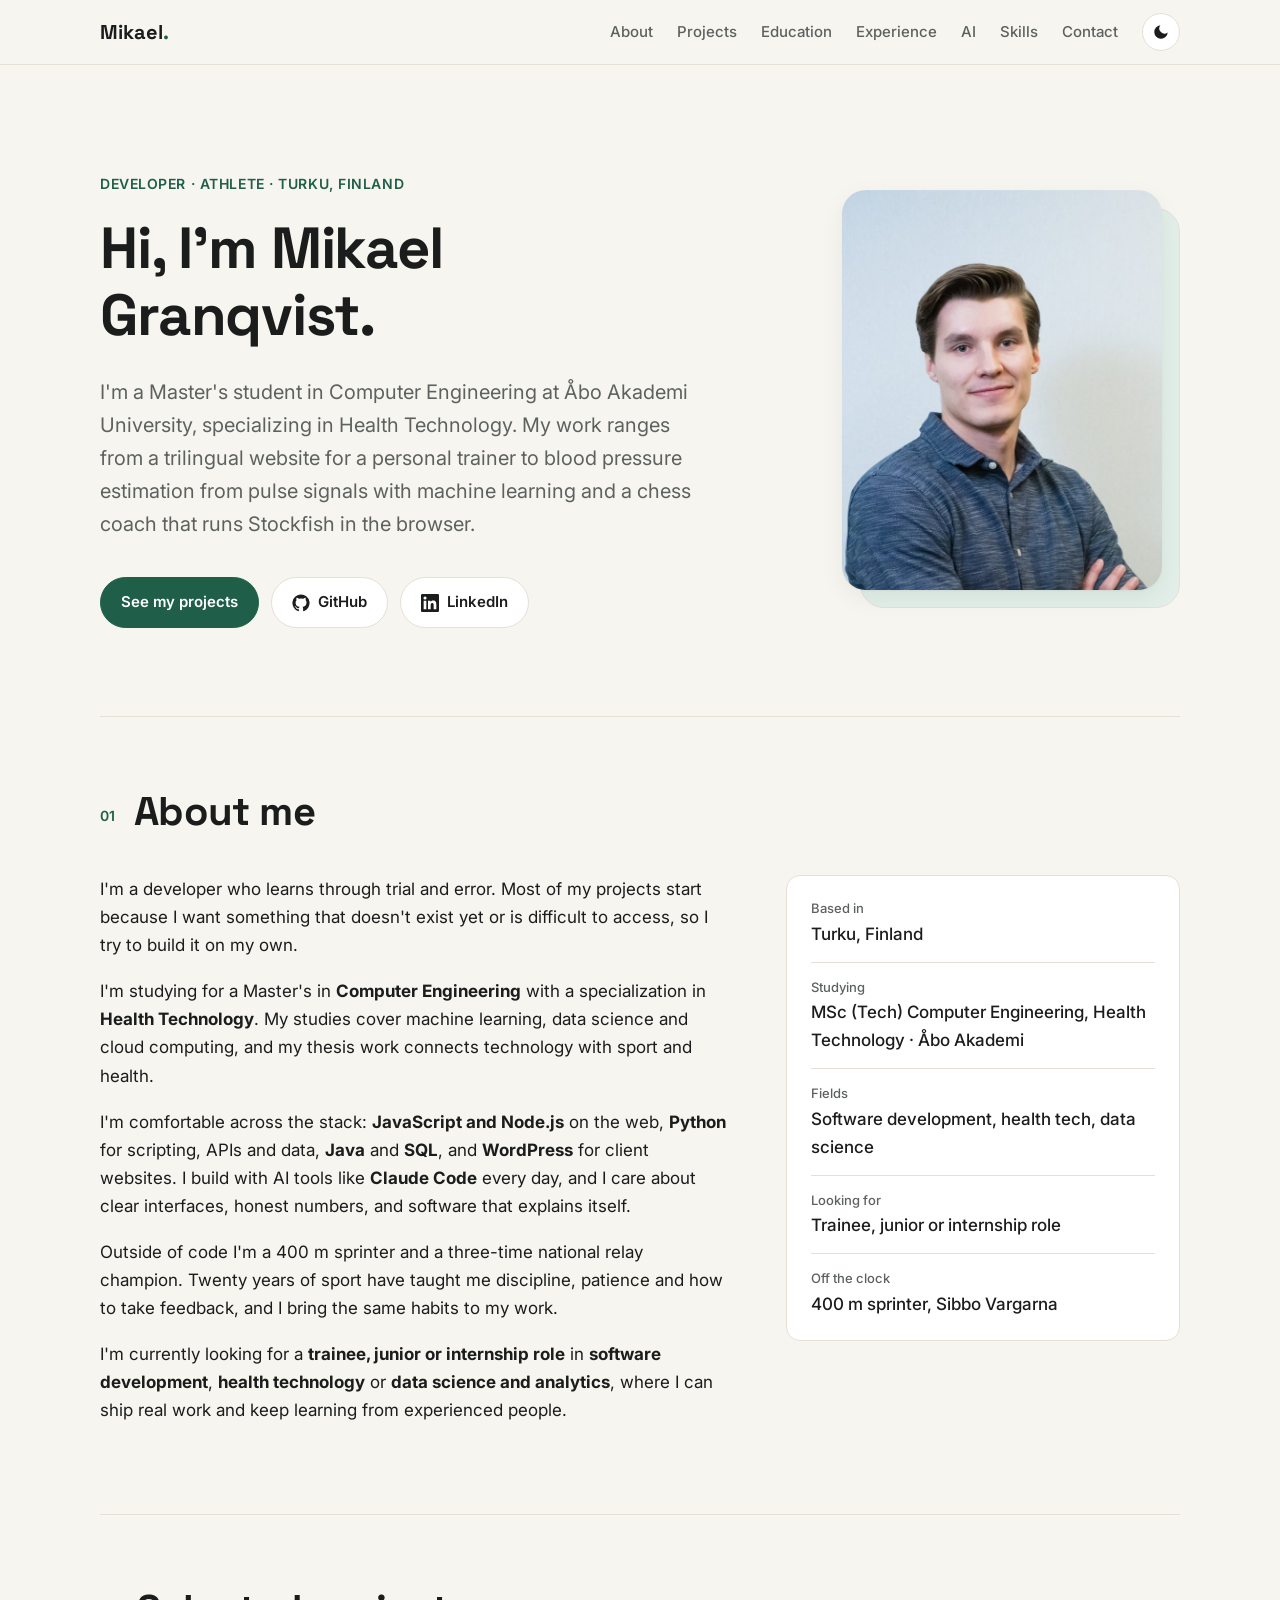
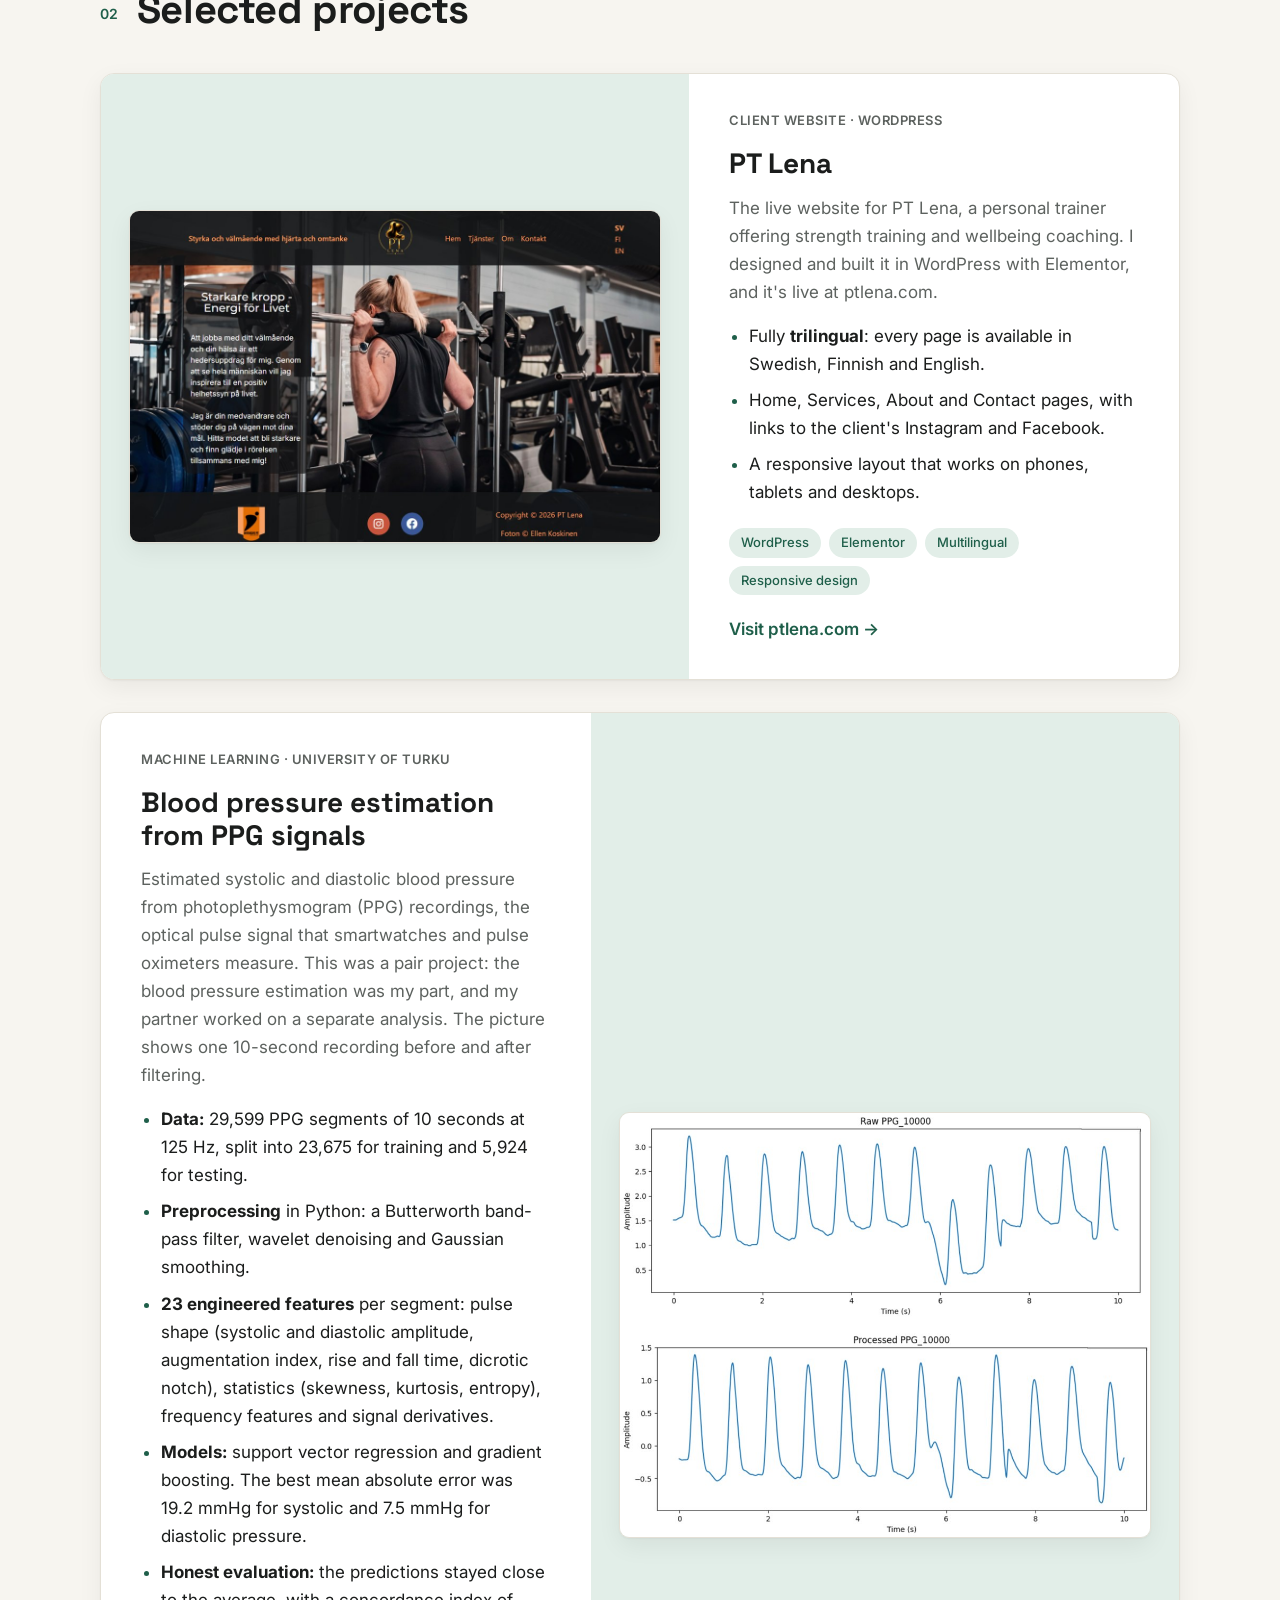
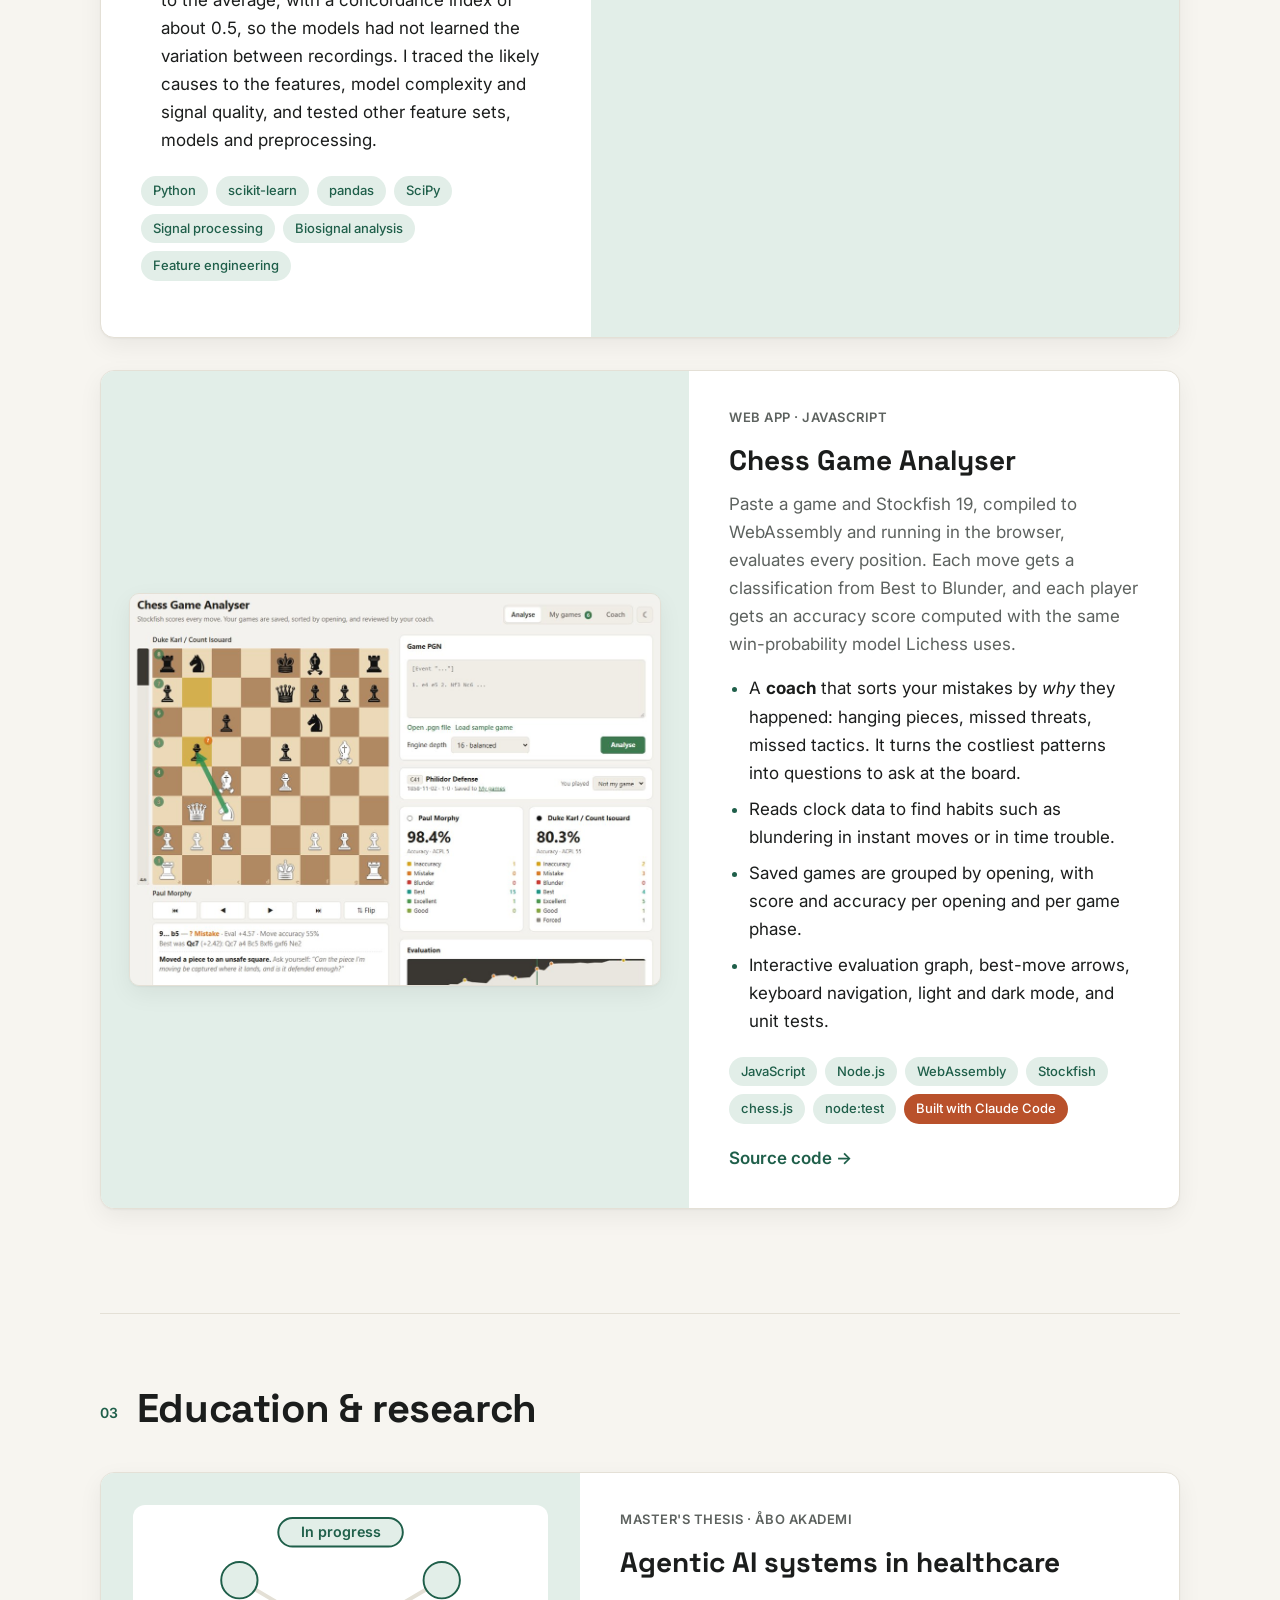
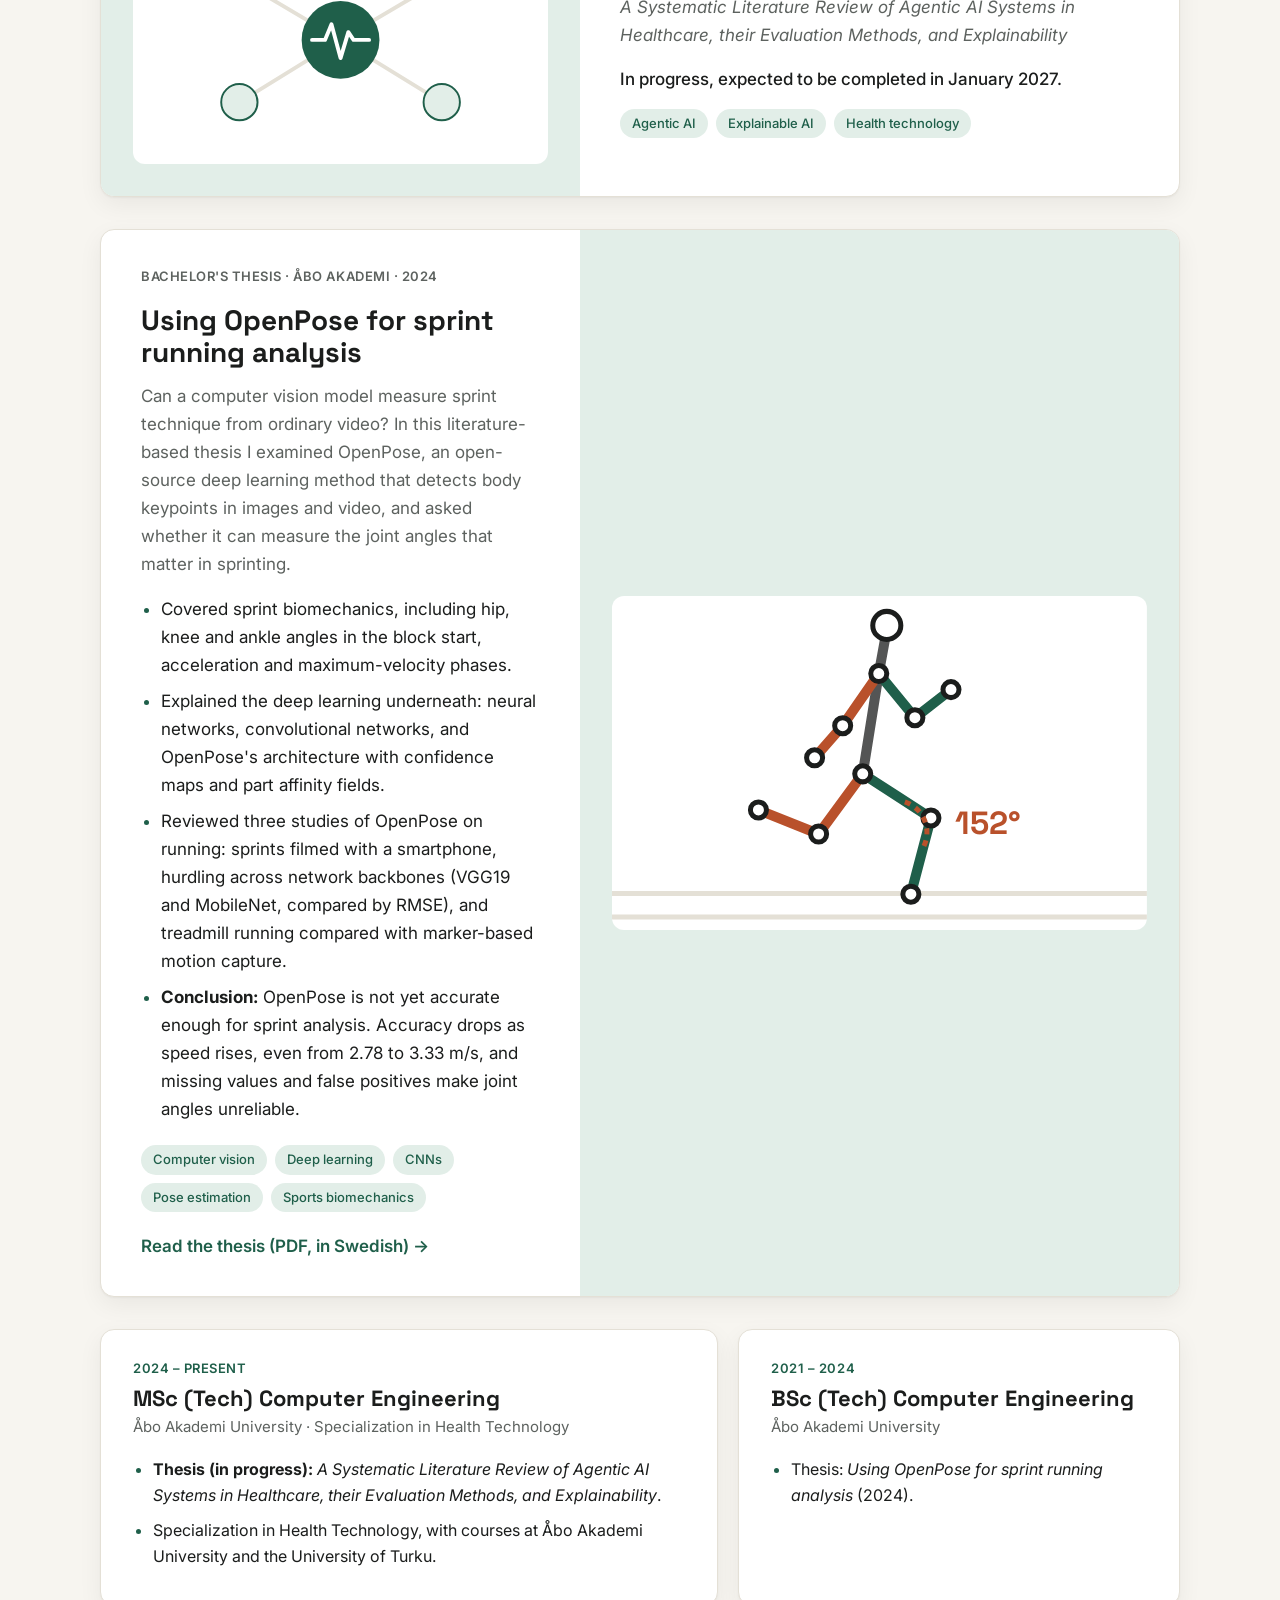
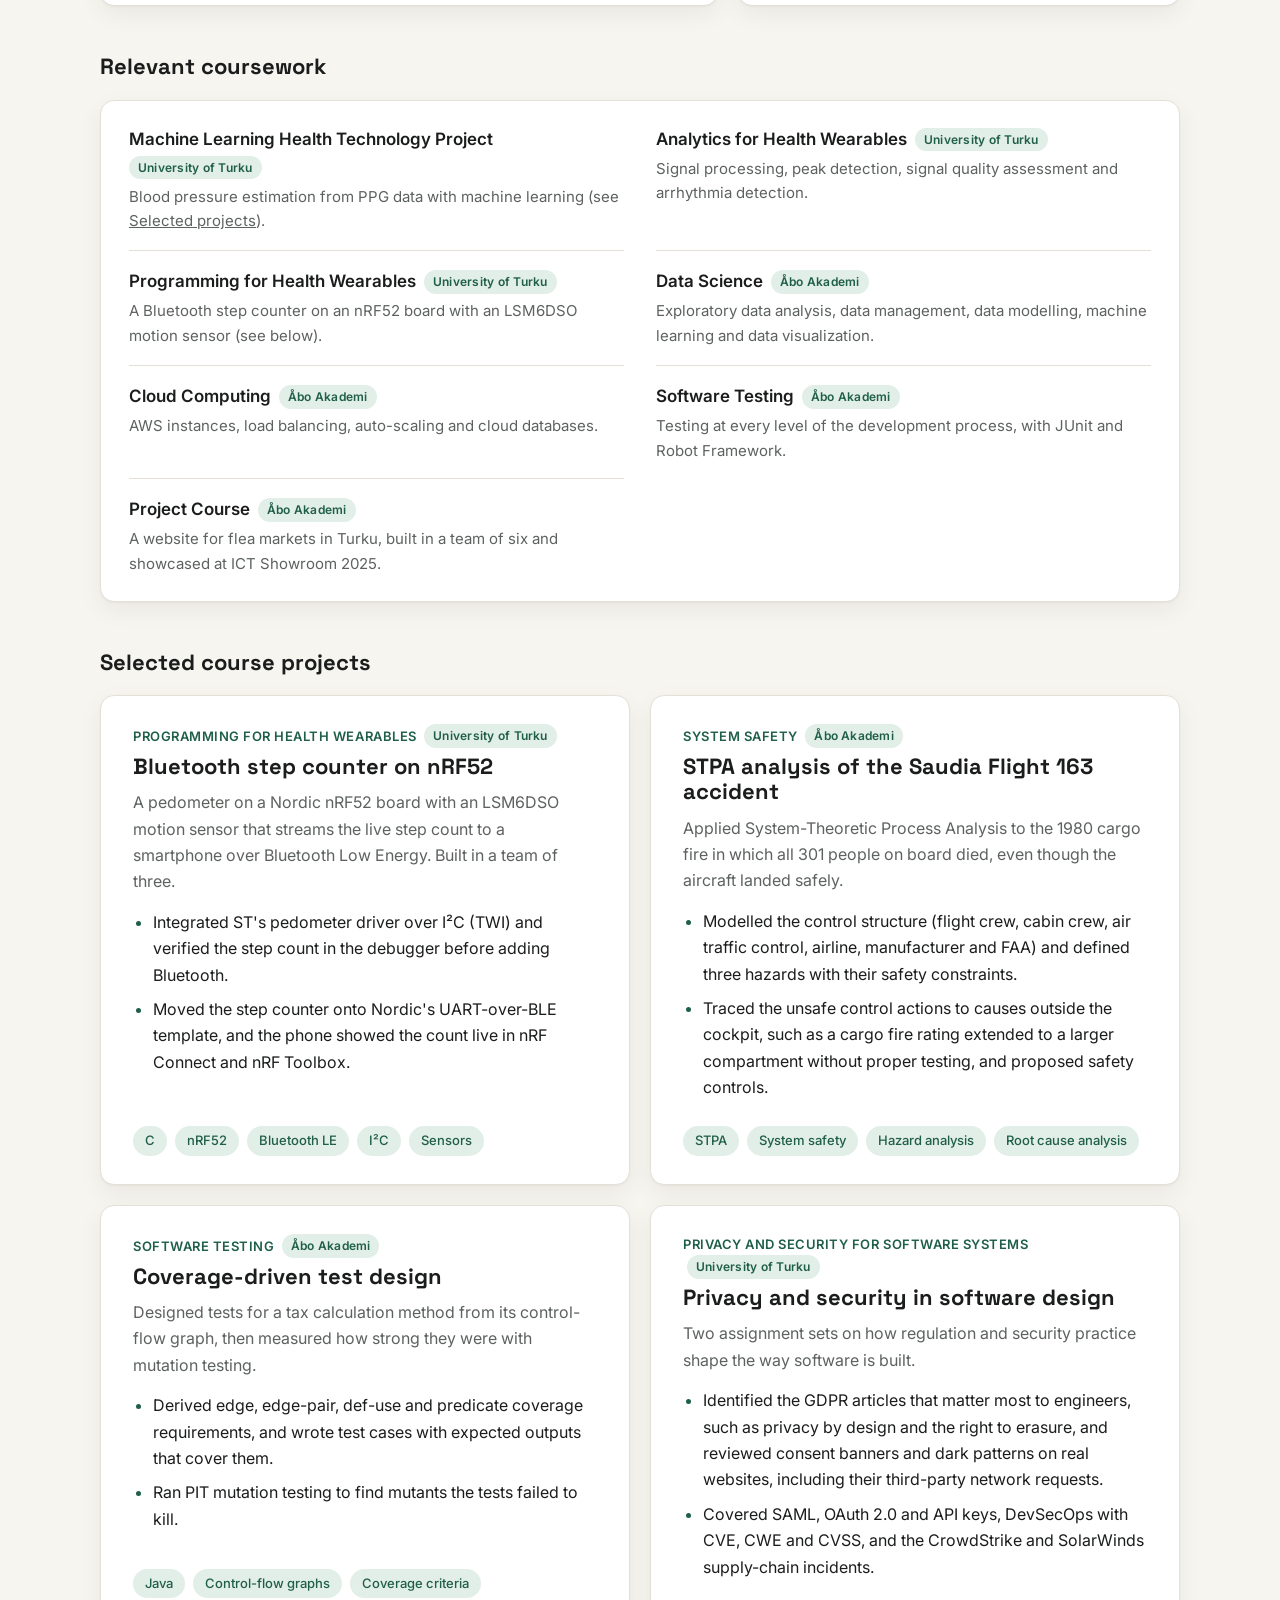
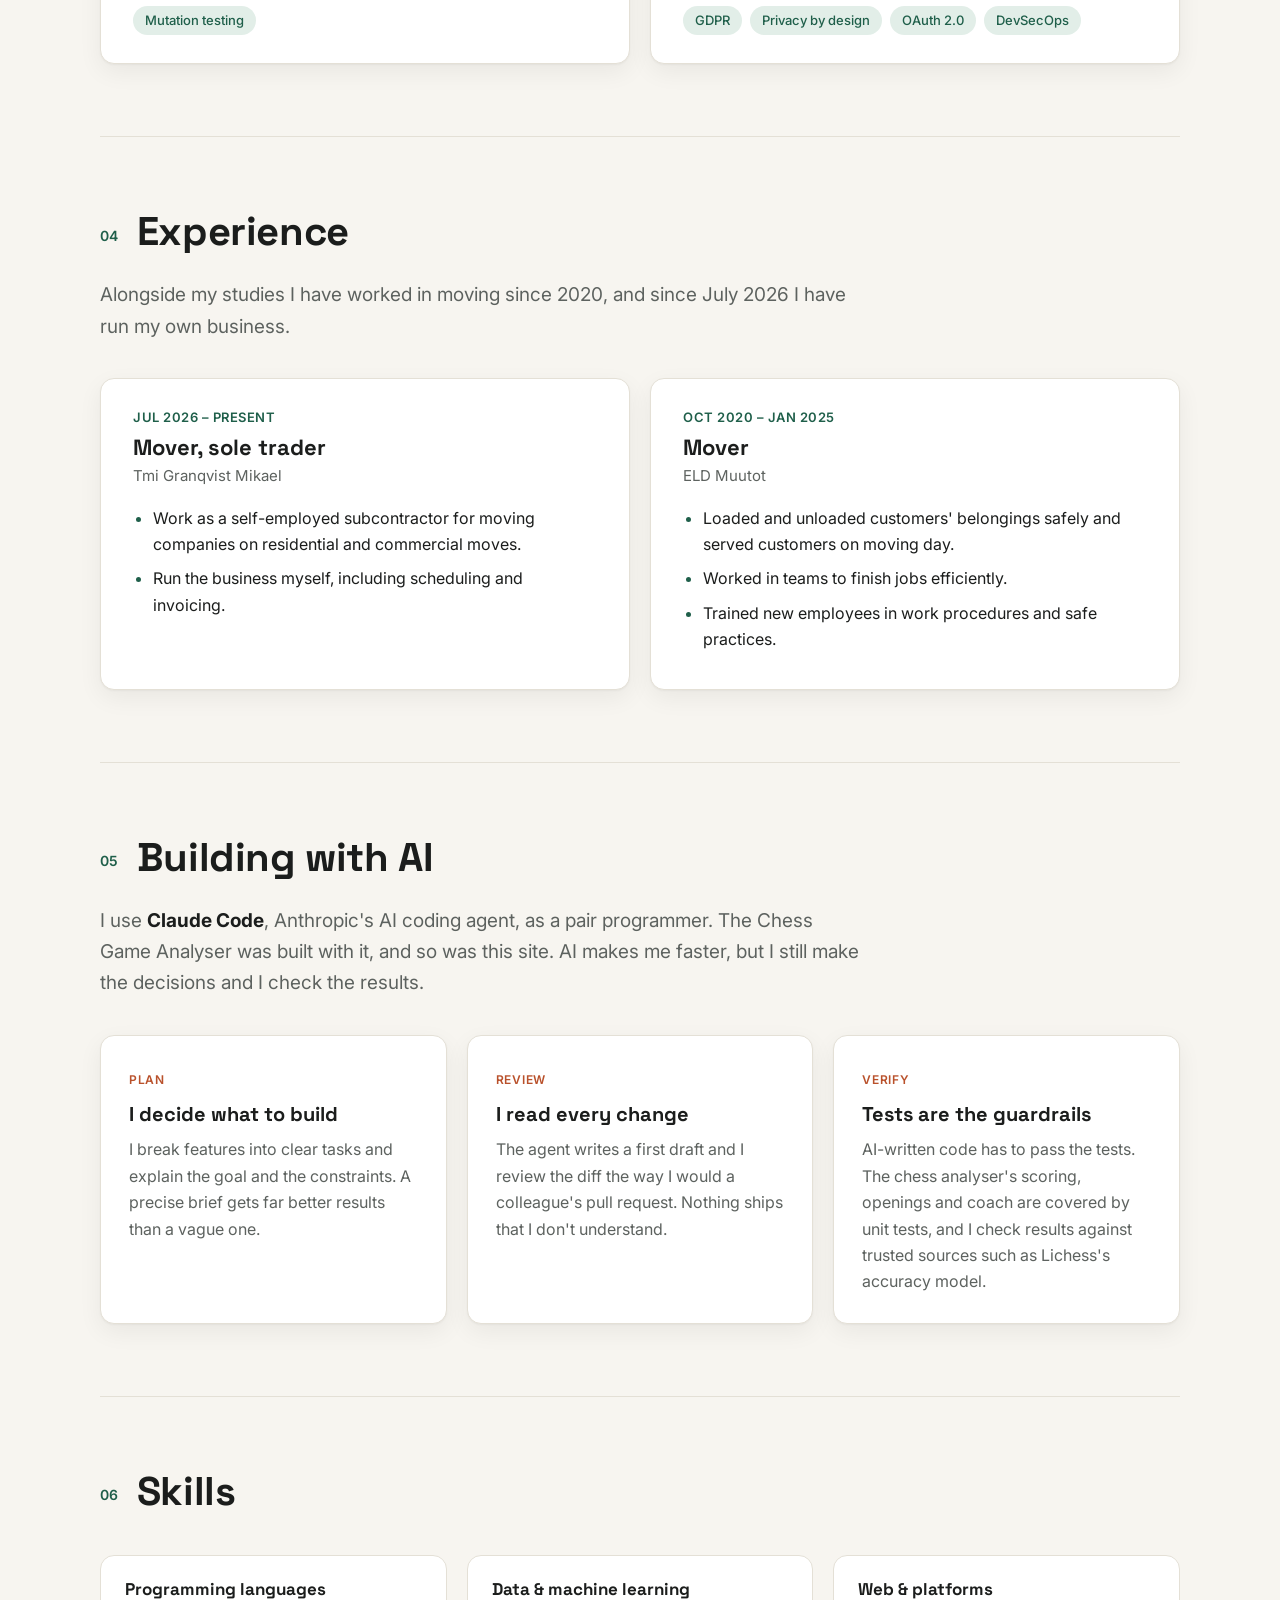
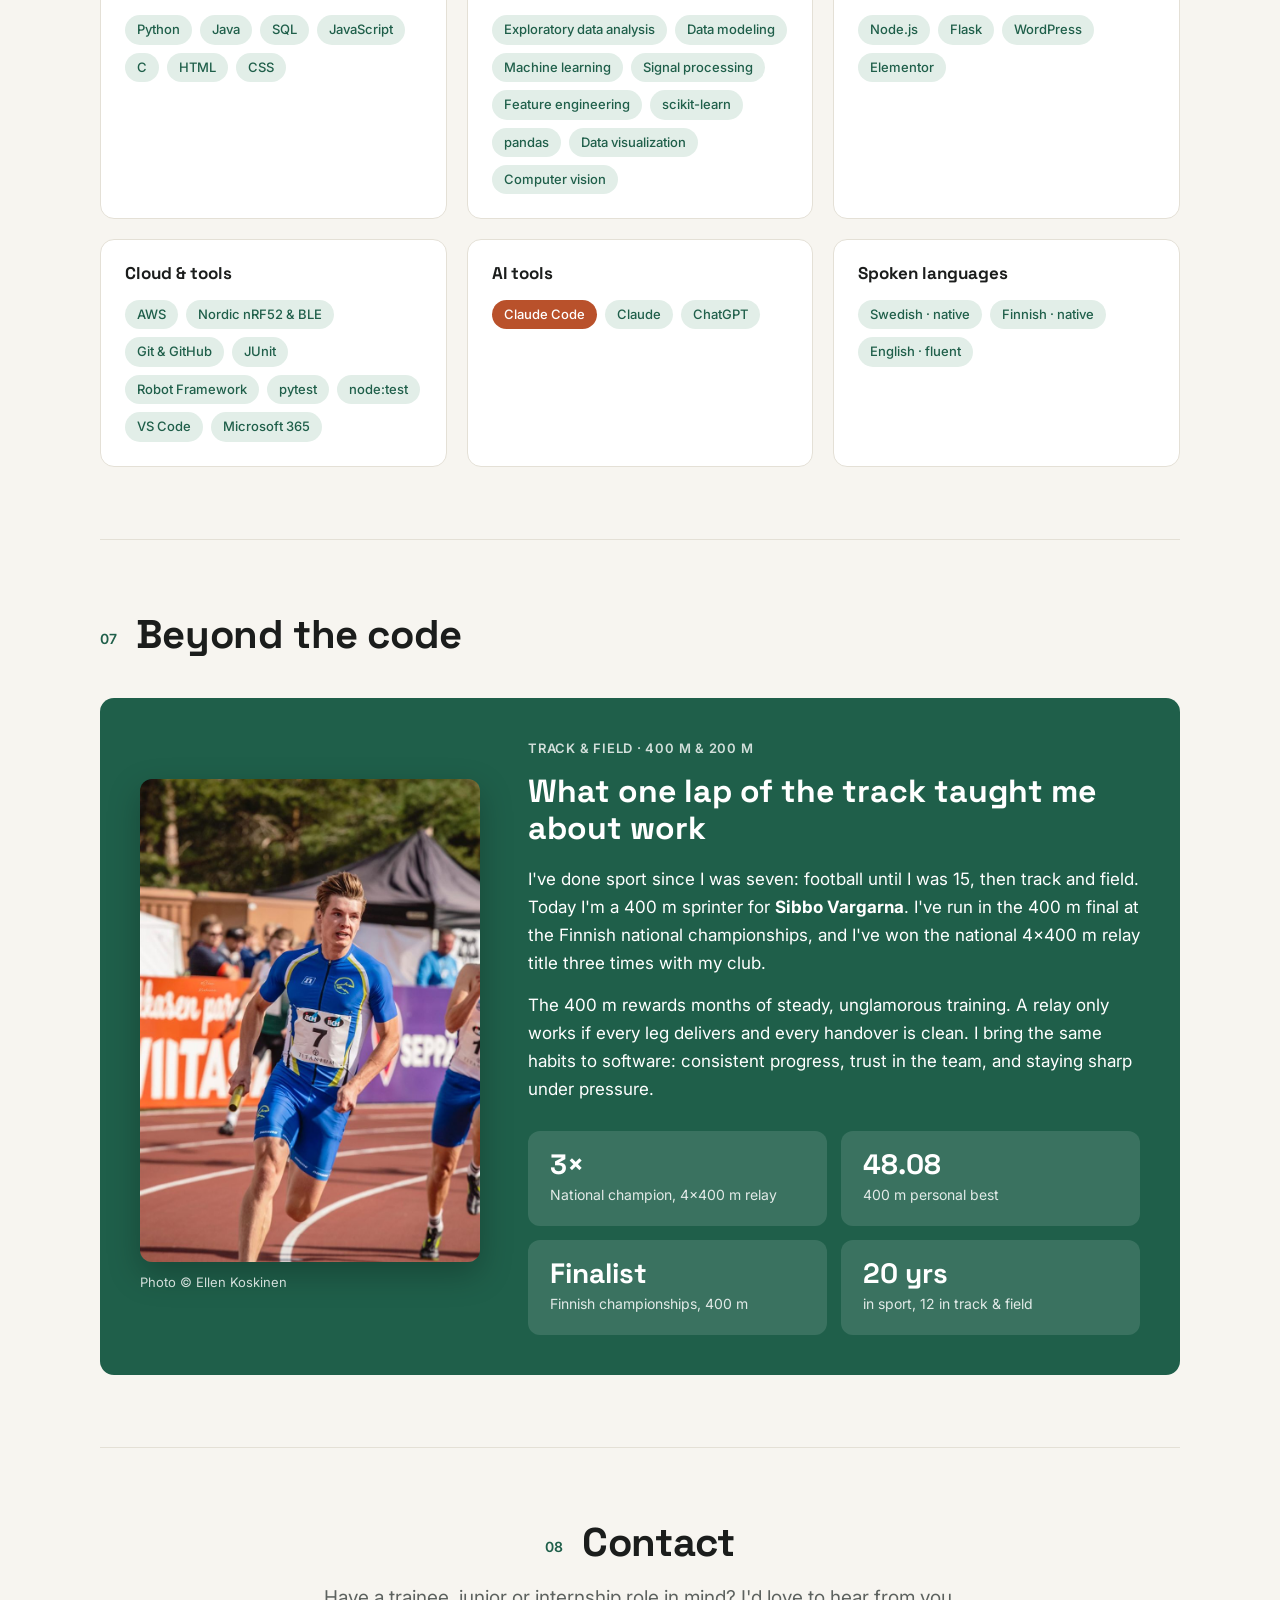
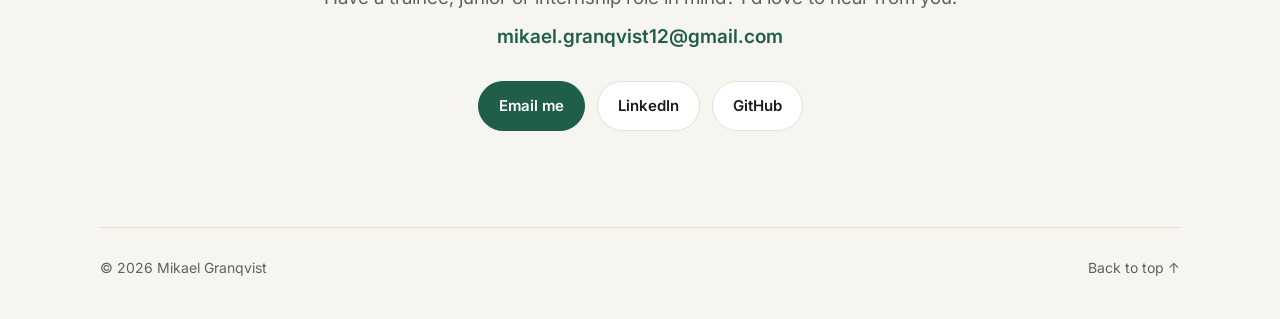
==== index.html @ f9e8b486 "Portfolio site Static personal portfolio: projects, education and research, experience, AI workflow," ====
<!doctype html>
<html lang="en">
<head>
  <meta charset="utf-8">
  <meta name="viewport" content="width=device-width, initial-scale=1">
  <title>Mikael Granqvist · Developer</title>
  <meta name="description" content="Portfolio of Mikael Granqvist: MSc student in Computer Engineering (Health Technology): client websites, data and machine learning, and projects built with AI tools.">
  <link rel="icon" href="data:image/svg+xml,<svg xmlns='http://www.w3.org/2000/svg' viewBox='0 0 32 32'><rect width='32' height='32' rx='8' fill='%231f5f4a'/><text x='16' y='22' font-family='Arial' font-weight='700' font-size='15' fill='white' text-anchor='middle'>MG</text></svg>">
  <link rel="preconnect" href="https://fonts.googleapis.com">
  <link rel="preconnect" href="https://fonts.gstatic.com" crossorigin>
  <link href="https://fonts.googleapis.com/css2?family=Inter:wght@400;500;600&family=Space+Grotesk:wght@500;700&display=swap" rel="stylesheet">
  <link rel="stylesheet" href="style.css">
  <script>
    // Apply the saved theme before first paint to avoid a flash
    try { const t = localStorage.getItem('theme'); if (t) document.documentElement.dataset.theme = t; } catch (e) {}
  </script>
</head>
<body>
  <header class="nav">
    <div class="wrap nav-inner">
      <a href="#top" class="logo">Mikael<span>.</span></a>
      <nav aria-label="Main">
        <a href="#about">About</a>
        <a href="#projects">Projects</a>
        <a href="#education">Education</a>
        <a href="#experience">Experience</a>
        <a href="#ai">AI</a>
        <a href="#skills">Skills</a>
        <a href="#contact">Contact</a>
      </nav>
      <button class="theme-toggle" id="theme-toggle" aria-label="Toggle dark mode">
        <svg class="icon-moon" viewBox="0 0 24 24" width="18" height="18" aria-hidden="true"><path d="M21 12.8A9 9 0 1 1 11.2 3a7 7 0 0 0 9.8 9.8z" fill="currentColor"/></svg>
        <svg class="icon-sun" viewBox="0 0 24 24" width="18" height="18" aria-hidden="true"><circle cx="12" cy="12" r="4.5" fill="currentColor"/><g stroke="currentColor" stroke-width="2" stroke-linecap="round"><path d="M12 2v2M12 20v2M4.9 4.9l1.4 1.4M17.7 17.7l1.4 1.4M2 12h2M20 12h2M4.9 19.1l1.4-1.4M17.7 6.3l1.4-1.4"/></g></svg>
      </button>
    </div>
  </header>

  <main id="top">
    <!-- HERO -->
    <section class="hero wrap">
      <div class="hero-text">
      <p class="eyebrow">Developer · Athlete · Turku, Finland</p>
      <h1>Hi, I'm Mikael Granqvist.</h1>
      <p class="lead">
        I'm a Master's student in Computer Engineering at Åbo Akademi University, specializing in
        Health Technology. My work ranges from a trilingual website for a personal trainer to
        blood pressure estimation from pulse signals with machine learning and a chess coach that runs
        Stockfish in the browser.
      </p>
      <div class="cta">
        <a class="btn primary" href="#projects">See my projects</a>
        <a class="btn" href="https://github.com/mikugh" target="_blank" rel="noopener">
          <svg viewBox="0 0 24 24" width="18" height="18" aria-hidden="true"><path fill="currentColor" d="M12 .5a11.5 11.5 0 0 0-3.6 22.4c.6.1.8-.3.8-.6v-2c-3.2.7-3.9-1.5-3.9-1.5-.5-1.3-1.3-1.7-1.3-1.7-1-.7.1-.7.1-.7 1.2.1 1.8 1.2 1.8 1.2 1 1.8 2.8 1.3 3.5 1 .1-.8.4-1.3.7-1.6-2.6-.3-5.3-1.3-5.3-5.7 0-1.3.5-2.3 1.2-3.1-.1-.3-.5-1.5.1-3.1 0 0 1-.3 3.2 1.2a11 11 0 0 1 5.8 0C17 4.7 18 5 18 5c.6 1.6.2 2.8.1 3.1.8.8 1.2 1.8 1.2 3.1 0 4.4-2.7 5.4-5.3 5.7.4.4.8 1.1.8 2.2v3.2c0 .3.2.7.8.6A11.5 11.5 0 0 0 12 .5z"/></svg>
          GitHub
        </a>
        <a class="btn" href="https://www.linkedin.com/in/mikael-g-granqvist" target="_blank" rel="noopener">
          <svg viewBox="0 0 24 24" width="18" height="18" aria-hidden="true"><path fill="currentColor" d="M20.45 20.45h-3.56v-5.57c0-1.33-.02-3.04-1.85-3.04-1.85 0-2.14 1.45-2.14 2.94v5.67H9.34V9h3.41v1.56h.05c.48-.9 1.64-1.85 3.37-1.85 3.6 0 4.27 2.37 4.27 5.46v6.28zM5.34 7.43a2.06 2.06 0 1 1 0-4.13 2.06 2.06 0 0 1 0 4.13zM7.12 20.45H3.56V9h3.56v11.45zM22.22 0H1.77C.79 0 0 .77 0 1.73v20.54C0 23.23.79 24 1.77 24h20.45c.98 0 1.78-.77 1.78-1.73V1.73C24 .77 23.2 0 22.22 0z"/></svg>
          LinkedIn
        </a>
      </div>
      </div>
      <figure class="hero-photo">
        <img src="mikael.jpg" alt="Portrait of Mikael Granqvist" width="800" height="839">
      </figure>
    </section>

    <!-- ABOUT -->
    <section id="about" class="wrap section">
      <h2 class="section-title"><span>01</span> About me</h2>
      <div class="about-grid">
        <div class="about-text">
          <p>
            I'm a developer who learns through trial and error. Most of my projects start because I want
            something that doesn't exist yet or is difficult to access, so I try to build it on my own.
          </p>
          <p>
            I'm studying for a Master's in <strong>Computer Engineering</strong> with a specialization in
            <strong>Health Technology</strong>. My studies cover machine learning, data science and cloud computing,
            and my thesis work connects technology with sport and health.
          </p>
          <p>
            I'm comfortable across the stack: <strong>JavaScript and Node.js</strong> on the web,
            <strong>Python</strong> for scripting, APIs and data, <strong>Java</strong> and <strong>SQL</strong>,
            and <strong>WordPress</strong> for client websites. I build with AI tools like
            <strong>Claude Code</strong> every day, and I care about clear interfaces, honest numbers,
            and software that explains itself.
          </p>
          <p>
            Outside of code I'm a 400&nbsp;m sprinter and a three-time national relay champion. Twenty years of
            sport have taught me discipline, patience and how to take feedback, and I bring the same habits to my work.
          </p>
          <p>
            I'm currently looking for a <strong>trainee, junior or internship role</strong> in
            <strong>software development</strong>, <strong>health technology</strong> or
            <strong>data science and analytics</strong>, where I can ship real work and keep learning from experienced people.
          </p>
        </div>
        <ul class="facts">
          <li><span>Based in</span>Turku, Finland</li>
          <li><span>Studying</span>MSc (Tech) Computer Engineering, Health Technology · Åbo Akademi</li>
          <li><span>Fields</span>Software development, health tech, data science</li>
          <li><span>Looking for</span>Trainee, junior or internship role</li>
          <li><span>Off the clock</span>400&nbsp;m sprinter, Sibbo Vargarna</li>
        </ul>
      </div>
    </section>

    <!-- PROJECTS -->
    <section id="projects" class="wrap section">
      <h2 class="section-title"><span>02</span> Selected projects</h2>

      <article class="project">
        <div class="project-art project-shot">
          <a href="https://ptlena.com" target="_blank" rel="noopener"><img src="shot-ptlena.jpg" alt="Screenshot of the PT Lena home page" width="1100" height="688" loading="lazy"></a>
        </div>
        <div class="project-body">
          <p class="project-kicker">Client website · WordPress</p>
          <h3>PT Lena</h3>
          <p>
            The live website for PT Lena, a personal trainer offering strength training and wellbeing coaching.
            I designed and built it in WordPress with Elementor, and it's live at ptlena.com.
          </p>
          <ul class="highlights">
            <li>Fully <strong>trilingual</strong>: every page is available in Swedish, Finnish and English.</li>
            <li>Home, Services, About and Contact pages, with links to the client's Instagram and Facebook.</li>
            <li>A responsive layout that works on phones, tablets and desktops.</li>
          </ul>
          <ul class="tags"><li>WordPress</li><li>Elementor</li><li>Multilingual</li><li>Responsive design</li></ul>
          <div class="links">
            <a href="https://ptlena.com" target="_blank" rel="noopener">Visit ptlena.com →</a>
          </div>
        </div>
      </article>

      <article class="project reverse">
        <div class="project-art project-shot">
          <img src="ppg-raw-vs-processed.jpg" alt="A 10-second PPG recording before and after filtering" width="1000" height="801" loading="lazy">
        </div>
        <div class="project-body">
          <p class="project-kicker">Machine learning · University of Turku</p>
          <h3>Blood pressure estimation from PPG signals</h3>
          <p>
            Estimated systolic and diastolic blood pressure from photoplethysmogram (PPG) recordings, the optical pulse
            signal that smartwatches and pulse oximeters measure. This was a pair project: the blood pressure estimation
            was my part, and my partner worked on a separate analysis. The picture shows one 10-second recording before and after filtering.
          </p>
          <ul class="highlights">
            <li><strong>Data:</strong> 29,599 PPG segments of 10 seconds at 125&nbsp;Hz, split into 23,675 for training and 5,924 for testing.</li>
            <li><strong>Preprocessing</strong> in Python: a Butterworth band-pass filter, wavelet denoising and Gaussian smoothing.</li>
            <li><strong>23 engineered features</strong> per segment: pulse shape (systolic and diastolic amplitude, augmentation index, rise and fall time, dicrotic notch), statistics (skewness, kurtosis, entropy), frequency features and signal derivatives.</li>
            <li><strong>Models:</strong> support vector regression and gradient boosting. The best mean absolute error was 19.2&nbsp;mmHg for systolic and 7.5&nbsp;mmHg for diastolic pressure.</li>
            <li><strong>Honest evaluation:</strong> the predictions stayed close to the average, with a concordance index of about 0.5, so the models had not learned the variation between recordings. I traced the likely causes to the features, model complexity and signal quality, and tested other feature sets, models and preprocessing.</li>
          </ul>
          <ul class="tags"><li>Python</li><li>scikit-learn</li><li>pandas</li><li>SciPy</li><li>Signal processing</li><li>Biosignal analysis</li><li>Feature engineering</li></ul>
        </div>
      </article>

      <article class="project">
        <div class="project-art project-shot">
          <a href="https://github.com/mikugh/chess-analyser" target="_blank" rel="noopener"><img src="shot-chess.jpg" alt="Screenshot of the Chess Game Analyser showing a mistake, the best move and both players' accuracy" width="1100" height="811" loading="lazy"></a>
        </div>
        <div class="project-body">
          <p class="project-kicker">Web app · JavaScript</p>
          <h3>Chess Game Analyser</h3>
          <p>
            Paste a game and Stockfish 19, compiled to WebAssembly and running in the browser, evaluates every position.
            Each move gets a classification from Best to Blunder, and each player gets an accuracy score
            computed with the same win-probability model Lichess uses.
          </p>
          <ul class="highlights">
            <li>A <strong>coach</strong> that sorts your mistakes by <em>why</em> they happened: hanging pieces, missed threats, missed tactics. It turns the costliest patterns into questions to ask at the board.</li>
            <li>Reads clock data to find habits such as blundering in instant moves or in time trouble.</li>
            <li>Saved games are grouped by opening, with score and accuracy per opening and per game phase.</li>
            <li>Interactive evaluation graph, best-move arrows, keyboard navigation, light and dark mode, and unit tests.</li>
          </ul>
          <ul class="tags"><li>JavaScript</li><li>Node.js</li><li>WebAssembly</li><li>Stockfish</li><li>chess.js</li><li>node:test</li><li class="tag-ai">Built with Claude Code</li></ul>
          <div class="links">
            <a href="https://github.com/mikugh/chess-analyser" target="_blank" rel="noopener">Source code →</a>
          </div>
        </div>
      </article>

    </section>

    <!-- EDUCATION -->
    <section id="education" class="wrap section">
      <h2 class="section-title"><span>03</span> Education &amp; research</h2>

      <article class="project">
        <div class="project-art art-agent" aria-hidden="true">
          <svg viewBox="0 0 320 200" preserveAspectRatio="xMidYMid meet">
            <rect width="320" height="200" class="pose-bg"/>
            <g class="agent-links"><path d="M160 104 L82 58M160 104 L238 58M160 104 L82 152M160 104 L238 152"/></g>
            <g class="agent-nodes">
              <circle cx="82" cy="58" r="14"/><circle cx="238" cy="58" r="14"/>
              <circle cx="82" cy="152" r="14"/><circle cx="238" cy="152" r="14"/>
            </g>
            <circle class="agent-core" cx="160" cy="104" r="30"/>
            <path class="agent-pulse" d="M138 104 L148 104 L153 92 L160 118 L166 98 L170 104 L182 104"/>
            <rect class="wip" x="112" y="10" width="96" height="22" rx="11"/>
            <text x="160" y="25" class="wip-text">In progress</text>
          </svg>
        </div>
        <div class="project-body">
          <p class="project-kicker">Master's thesis · Åbo Akademi</p>
          <h3>Agentic AI systems in healthcare</h3>
          <p>
            <em>A Systematic Literature Review of Agentic AI Systems in Healthcare, their Evaluation Methods, and Explainability</em>
          </p>
          <p class="thesis-status">In progress, expected to be completed in January 2027.</p>
          <ul class="tags"><li>Agentic AI</li><li>Explainable AI</li><li>Health technology</li></ul>
        </div>
      </article>

      <article class="project reverse">
        <div class="project-art art-pose" aria-hidden="true">
          <svg viewBox="0 0 320 200" preserveAspectRatio="xMidYMid meet">
            <rect width="320" height="200" class="pose-bg"/>
            <g class="track"><path d="M0 178h320M0 192h320"/></g>
            <g transform="translate(-30 -28) scale(1.2)">
            <g class="bones">
              <path class="b1" d="M162 40 L158 62"/>
              <path class="b2" d="M158 62 L150 112"/>
              <path class="b3" d="M158 62 L176 84 L194 70"/>
              <path class="b4" d="M158 62 L140 88 L126 104"/>
              <path class="b5" d="M150 112 L184 134 L174 172"/>
              <path class="b6" d="M150 112 L128 142 L98 130"/>
            </g>
            <g class="joints">
              <circle cx="162" cy="38" r="7"/><circle cx="158" cy="62" r="4"/><circle cx="176" cy="84" r="4"/><circle cx="194" cy="70" r="4"/>
              <circle cx="140" cy="88" r="4"/><circle cx="126" cy="104" r="4"/><circle cx="150" cy="112" r="4"/>
              <circle cx="184" cy="134" r="4"/><circle cx="174" cy="172" r="4"/><circle cx="128" cy="142" r="4"/><circle cx="98" cy="130" r="4"/>
            </g>
            <path class="angle" d="M171 126 A16 16 0 0 1 180 149"/>
            <text x="196" y="142" class="angle-text">152°</text>
            </g>
          </svg>
        </div>
        <div class="project-body">
          <p class="project-kicker">Bachelor's thesis · Åbo Akademi · 2024</p>
          <h3>Using OpenPose for sprint running analysis</h3>
          <p>
            Can a computer vision model measure sprint technique from ordinary video? In this literature-based thesis
            I examined OpenPose, an open-source deep learning method that detects body keypoints in images and video,
            and asked whether it can measure the joint angles that matter in sprinting.
          </p>
          <ul class="highlights">
            <li>Covered sprint biomechanics, including hip, knee and ankle angles in the block start, acceleration and maximum-velocity phases.</li>
            <li>Explained the deep learning underneath: neural networks, convolutional networks, and OpenPose's architecture with confidence maps and part affinity fields.</li>
            <li>Reviewed three studies of OpenPose on running: sprints filmed with a smartphone, hurdling across network backbones (VGG19 and MobileNet, compared by RMSE), and treadmill running compared with marker-based motion capture.</li>
            <li><strong>Conclusion:</strong> OpenPose is not yet accurate enough for sprint analysis. Accuracy drops as speed rises, even from 2.78 to 3.33&nbsp;m/s, and missing values and false positives make joint angles unreliable.</li>
          </ul>
          <ul class="tags"><li>Computer vision</li><li>Deep learning</li><li>CNNs</li><li>Pose estimation</li><li>Sports biomechanics</li></ul>
          <div class="links">
            <a href="thesis-openpose-sprint.pdf" target="_blank" rel="noopener">Read the thesis (PDF, in Swedish) →</a>
          </div>
        </div>
      </article>

      <div class="edu-grid">
        <div class="edu-card">
          <p class="edu-date">2024 – present</p>
          <h3>MSc (Tech) Computer Engineering</h3>
          <p class="edu-school">Åbo Akademi University · Specialization in Health Technology</p>
          <ul class="highlights">
            <li><strong>Thesis (in progress):</strong> <em>A Systematic Literature Review of Agentic AI Systems in Healthcare, their Evaluation Methods, and Explainability</em>.</li>
            <li>Specialization in Health Technology, with courses at Åbo Akademi University and the University of Turku.</li>
          </ul>
        </div>
        <div class="edu-card">
          <p class="edu-date">2021 – 2024</p>
          <h3>BSc (Tech) Computer Engineering</h3>
          <p class="edu-school">Åbo Akademi University</p>
          <ul class="highlights">
            <li>Thesis: <em>Using OpenPose for sprint running analysis</em> (2024).</li>
          </ul>
        </div>
      </div>

      <h3 class="subsection-title">Relevant coursework</h3>
      <ul class="course-list">
        <li><span class="course-name">Machine Learning Health Technology Project</span><span class="uni">University of Turku</span><span class="course-desc">Blood pressure estimation from PPG data with machine learning (see <a href="#projects">Selected projects</a>).</span></li>
        <li><span class="course-name">Analytics for Health Wearables</span><span class="uni">University of Turku</span><span class="course-desc">Signal processing, peak detection, signal quality assessment and arrhythmia detection.</span></li>
        <li><span class="course-name">Programming for Health Wearables</span><span class="uni">University of Turku</span><span class="course-desc">A Bluetooth step counter on an nRF52 board with an LSM6DSO motion sensor (see below).</span></li>
        <li><span class="course-name">Data Science</span><span class="uni">Åbo Akademi</span><span class="course-desc">Exploratory data analysis, data management, data modelling, machine learning and data visualization.</span></li>
        <li><span class="course-name">Cloud Computing</span><span class="uni">Åbo Akademi</span><span class="course-desc">AWS instances, load balancing, auto-scaling and cloud databases.</span></li>
        <li><span class="course-name">Software Testing</span><span class="uni">Åbo Akademi</span><span class="course-desc">Testing at every level of the development process, with JUnit and Robot Framework.</span></li>
        <li><span class="course-name">Project Course</span><span class="uni">Åbo Akademi</span><span class="course-desc">A website for flea markets in Turku, built in a team of six and showcased at ICT Showroom 2025.</span></li>
      </ul>

      <h3 class="subsection-title">Selected course projects</h3>
      <div class="course-grid">
        <div class="edu-card">
          <p class="edu-date course-kicker">Programming for Health Wearables <span class="uni">University of Turku</span></p>
          <h3>Bluetooth step counter on nRF52</h3>
          <p class="course-lead">A pedometer on a Nordic nRF52 board with an LSM6DSO motion sensor that streams the live step count to a smartphone over Bluetooth Low Energy. Built in a team of three.</p>
          <ul class="highlights">
            <li>Integrated ST's pedometer driver over I²C (TWI) and verified the step count in the debugger before adding Bluetooth.</li>
            <li>Moved the step counter onto Nordic's UART-over-BLE template, and the phone showed the count live in nRF Connect and nRF Toolbox.</li>
          </ul>
          <ul class="tags"><li>C</li><li>nRF52</li><li>Bluetooth LE</li><li>I²C</li><li>Sensors</li></ul>
        </div>
        <div class="edu-card">
          <p class="edu-date course-kicker">System Safety <span class="uni">Åbo Akademi</span></p>
          <h3>STPA analysis of the Saudia Flight 163 accident</h3>
          <p class="course-lead">Applied System-Theoretic Process Analysis to the 1980 cargo fire in which all 301 people on board died, even though the aircraft landed safely.</p>
          <ul class="highlights">
            <li>Modelled the control structure (flight crew, cabin crew, air traffic control, airline, manufacturer and FAA) and defined three hazards with their safety constraints.</li>
            <li>Traced the unsafe control actions to causes outside the cockpit, such as a cargo fire rating extended to a larger compartment without proper testing, and proposed safety controls.</li>
          </ul>
          <ul class="tags"><li>STPA</li><li>System safety</li><li>Hazard analysis</li><li>Root cause analysis</li></ul>
        </div>
        <div class="edu-card">
          <p class="edu-date course-kicker">Software Testing <span class="uni">Åbo Akademi</span></p>
          <h3>Coverage-driven test design</h3>
          <p class="course-lead">Designed tests for a tax calculation method from its control-flow graph, then measured how strong they were with mutation testing.</p>
          <ul class="highlights">
            <li>Derived edge, edge-pair, def-use and predicate coverage requirements, and wrote test cases with expected outputs that cover them.</li>
            <li>Ran PIT mutation testing to find mutants the tests failed to kill.</li>
          </ul>
          <ul class="tags"><li>Java</li><li>Control-flow graphs</li><li>Coverage criteria</li><li>Mutation testing</li></ul>
        </div>
        <div class="edu-card">
          <p class="edu-date course-kicker">Privacy and Security for Software Systems <span class="uni">University of Turku</span></p>
          <h3>Privacy and security in software design</h3>
          <p class="course-lead">Two assignment sets on how regulation and security practice shape the way software is built.</p>
          <ul class="highlights">
            <li>Identified the GDPR articles that matter most to engineers, such as privacy by design and the right to erasure, and reviewed consent banners and dark patterns on real websites, including their third-party network requests.</li>
            <li>Covered SAML, OAuth 2.0 and API keys, DevSecOps with CVE, CWE and CVSS, and the CrowdStrike and SolarWinds supply-chain incidents.</li>
          </ul>
          <ul class="tags"><li>GDPR</li><li>Privacy by design</li><li>OAuth 2.0</li><li>DevSecOps</li></ul>
        </div>
      </div>
    </section>

    <!-- EXPERIENCE -->
    <section id="experience" class="wrap section">
      <h2 class="section-title"><span>04</span> Experience</h2>
      <p class="section-lead">
        Alongside my studies I have worked in moving since 2020, and since July 2026 I have run my own business.
      </p>
      <div class="edu-grid exp-grid">
        <div class="edu-card">
          <p class="edu-date">Jul 2026 – present</p>
          <h3>Mover, sole trader</h3>
          <p class="edu-school">Tmi Granqvist Mikael</p>
          <ul class="highlights">
            <li>Work as a self-employed subcontractor for moving companies on residential and commercial moves.</li>
            <li>Run the business myself, including scheduling and invoicing.</li>
          </ul>
        </div>
        <div class="edu-card">
          <p class="edu-date">Oct 2020 – Jan 2025</p>
          <h3>Mover</h3>
          <p class="edu-school">ELD Muutot</p>
          <ul class="highlights">
            <li>Loaded and unloaded customers' belongings safely and served customers on moving day.</li>
            <li>Worked in teams to finish jobs efficiently.</li>
            <li>Trained new employees in work procedures and safe practices.</li>
          </ul>
        </div>
      </div>
    </section>

    <!-- AI -->
    <section id="ai" class="wrap section">
      <h2 class="section-title"><span>05</span> Building with AI</h2>
      <p class="section-lead">
        I use <strong>Claude Code</strong>, Anthropic's AI coding agent, as a pair programmer.
        The Chess Game Analyser was built with it, and so was this site.
        AI makes me faster, but I still make the decisions and I check the results.
      </p>
      <div class="ai-grid">
        <div class="ai-card">
          <span class="ai-step">Plan</span>
          <h3>I decide what to build</h3>
          <p>I break features into clear tasks and explain the goal and the constraints. A precise brief gets far better results than a vague one.</p>
        </div>
        <div class="ai-card">
          <span class="ai-step">Review</span>
          <h3>I read every change</h3>
          <p>The agent writes a first draft and I review the diff the way I would a colleague's pull request. Nothing ships that I don't understand.</p>
        </div>
        <div class="ai-card">
          <span class="ai-step">Verify</span>
          <h3>Tests are the guardrails</h3>
          <p>AI-written code has to pass the tests. The chess analyser's scoring, openings and coach are covered by unit tests, and I check results against trusted sources such as Lichess's accuracy model.</p>
        </div>
      </div>
    </section>

    <!-- SKILLS -->
    <section id="skills" class="wrap section">
      <h2 class="section-title"><span>06</span> Skills</h2>
      <div class="skills-grid">
        <div class="skill-group">
          <h3>Programming languages</h3>
          <ul class="tags"><li>Python</li><li>Java</li><li>SQL</li><li>JavaScript</li><li>C</li><li>HTML</li><li>CSS</li></ul>
        </div>
        <div class="skill-group">
          <h3>Data &amp; machine learning</h3>
          <ul class="tags"><li>Exploratory data analysis</li><li>Data modeling</li><li>Machine learning</li><li>Signal processing</li><li>Feature engineering</li><li>scikit-learn</li><li>pandas</li><li>Data visualization</li><li>Computer vision</li></ul>
        </div>
        <div class="skill-group">
          <h3>Web &amp; platforms</h3>
          <ul class="tags"><li>Node.js</li><li>Flask</li><li>WordPress</li><li>Elementor</li></ul>
        </div>
        <div class="skill-group">
          <h3>Cloud &amp; tools</h3>
          <ul class="tags"><li>AWS</li><li>Nordic nRF52 &amp; BLE</li><li>Git &amp; GitHub</li><li>JUnit</li><li>Robot Framework</li><li>pytest</li><li>node:test</li><li>VS Code</li><li>Microsoft 365</li></ul>
        </div>
        <div class="skill-group">
          <h3>AI tools</h3>
          <ul class="tags"><li class="tag-ai">Claude Code</li><li>Claude</li><li>ChatGPT</li></ul>
        </div>
        <div class="skill-group">
          <h3>Spoken languages</h3>
          <ul class="tags"><li>Swedish · native</li><li>Finnish · native</li><li>English · fluent</li></ul>
        </div>
      </div>
    </section>

    <!-- ATHLETE -->
    <section id="athlete" class="wrap section">
      <h2 class="section-title"><span>07</span> Beyond the code</h2>
      <div class="athlete">
        <figure class="athlete-photo">
          <img src="mikael-400m.jpg" alt="Mikael running the 4×400&nbsp;m relay for Sibbo Vargarna, baton in hand" width="800" height="1137" loading="lazy">
          <figcaption>Photo © Ellen Koskinen</figcaption>
        </figure>
        <div class="athlete-main">
          <div class="athlete-text">
            <p class="athlete-kicker">Track &amp; field · 400&nbsp;m &amp; 200&nbsp;m</p>
            <h3>What one lap of the track taught me about work</h3>
            <p>
              I've done sport since I was seven: football until I was 15, then track and field.
              Today I'm a 400&nbsp;m sprinter for <strong>Sibbo Vargarna</strong>. I've run in the 400&nbsp;m final
              at the Finnish national championships, and I've won the national 4×400&nbsp;m relay title three times with my club.
            </p>
            <p>
              The 400&nbsp;m rewards months of steady, unglamorous training. A relay only works if every leg delivers
              and every handover is clean. I bring the same habits to software: consistent progress, trust in
              the team, and staying sharp under pressure.
            </p>
          </div>
          <ul class="stats">
            <li><strong>3×</strong><span>National champion, 4×400&nbsp;m relay</span></li>
            <li><strong>48.08</strong><span>400&nbsp;m personal best</span></li>
            <li><strong>Finalist</strong><span>Finnish championships, 400&nbsp;m</span></li>
            <li><strong>20 yrs</strong><span>in sport, 12 in track &amp; field</span></li>
          </ul>
        </div>
      </div>
    </section>

    <!-- CONTACT -->
    <section id="contact" class="wrap section contact">
      <h2 class="section-title"><span>08</span> Contact</h2>
      <p class="contact-lead">
        Have a trainee, junior or internship role in mind? I'd love to hear from you.<br>
        <a class="contact-email" href="mailto:mikael.granqvist12@gmail.com">mikael.granqvist12@gmail.com</a>
      </p>
      <div class="cta">
        <a class="btn primary" href="mailto:mikael.granqvist12@gmail.com">Email me</a>
        <a class="btn" href="https://www.linkedin.com/in/mikael-g-granqvist" target="_blank" rel="noopener">LinkedIn</a>
        <a class="btn" href="https://github.com/mikugh" target="_blank" rel="noopener">GitHub</a>
      </div>
    </section>
  </main>

  <footer class="wrap footer">
    <p>© <span id="year">2026</span> Mikael Granqvist</p>
    <a href="#top">Back to top ↑</a>
  </footer>

  <script src="script.js"></script>
</body>
</html>
---- style.css ----
:root {
  --bg: #f7f5f0;
  --surface: #ffffff;
  --ink: #1b1d1c;
  --muted: #5d625f;
  --line: #e4e0d6;
  --accent: #1f5f4a;
  --accent-soft: #e2eee8;
  --accent-ink: #ffffff;
  --warm: #b9512b;
  --on-warm: #ffffff;
  --radius: 14px;
  --shadow: 0 1px 2px rgba(20, 20, 20, .04), 0 8px 24px rgba(20, 20, 20, .06);
}

@media (prefers-color-scheme: dark) {
  :root:not([data-theme="light"]) {
    --bg: #121514;
    --surface: #1a1e1c;
    --ink: #ecefed;
    --muted: #a0a8a4;
    --line: #2a302d;
    --accent: #6fcfa6;
    --accent-soft: #1d3129;
    --accent-ink: #0d1a14;
    --warm: #f08a62;
    --on-warm: #1a0d07;
    --shadow: 0 1px 2px rgba(0, 0, 0, .3), 0 8px 24px rgba(0, 0, 0, .25);
  }
}

:root[data-theme="dark"] {
  --bg: #121514;
  --surface: #1a1e1c;
  --ink: #ecefed;
  --muted: #a0a8a4;
  --line: #2a302d;
  --accent: #6fcfa6;
  --accent-soft: #1d3129;
  --accent-ink: #0d1a14;
  --warm: #f08a62;
  --on-warm: #1a0d07;
  --shadow: 0 1px 2px rgba(0, 0, 0, .3), 0 8px 24px rgba(0, 0, 0, .25);
}

*, *::before, *::after { box-sizing: border-box; }

html { scroll-behavior: smooth; scroll-padding-top: 80px; }

body {
  margin: 0;
  background: var(--bg);
  color: var(--ink);
  font: 400 17px/1.65 "Inter", system-ui, -apple-system, "Segoe UI", sans-serif;
  -webkit-font-smoothing: antialiased;
  transition: background-color .25s, color .25s;
}

h1, h2, h3 { font-family: "Space Grotesk", "Inter", sans-serif; line-height: 1.15; margin: 0; }
a { color: inherit; }
img, svg { display: block; max-width: 100%; }

.wrap { width: min(1080px, 100% - 32px); margin-inline: auto; }
.muted { color: var(--muted); }

/* Nav */
.nav {
  position: sticky; top: 0; z-index: 10;
  background: color-mix(in srgb, var(--bg) 85%, transparent);
  backdrop-filter: blur(10px);
  border-bottom: 1px solid var(--line);
}
.nav-inner { display: flex; align-items: center; gap: 24px; height: 64px; }
.logo { font: 700 20px "Space Grotesk", sans-serif; text-decoration: none; }
.logo span { color: var(--accent); }
.nav nav { margin-left: auto; display: flex; gap: 24px; }
.nav nav a { text-decoration: none; color: var(--muted); font-size: 15px; font-weight: 500; }
.nav nav a:hover { color: var(--ink); }

.theme-toggle {
  display: grid; place-items: center;
  width: 38px; height: 38px; border-radius: 50%;
  border: 1px solid var(--line); background: var(--surface); color: var(--ink);
  cursor: pointer;
}
.theme-toggle:hover { border-color: var(--accent); }
.icon-sun { display: none; }
:root[data-theme="dark"] .icon-sun { display: block; }
:root[data-theme="dark"] .icon-moon { display: none; }
@media (prefers-color-scheme: dark) {
  :root:not([data-theme="light"]) .icon-sun { display: block; }
  :root:not([data-theme="light"]) .icon-moon { display: none; }
}

/* Hero */
.hero {
  padding: 104px 0 88px;
  display: grid; grid-template-columns: 1.5fr 1fr; gap: 56px; align-items: center;
}
.hero-photo { margin: 0 18px 18px 0; position: relative; width: 100%; max-width: 320px; justify-self: end; }
.hero-photo::before {
  content: ""; position: absolute; inset: 18px -18px -18px 18px;
  border-radius: 24px; background: var(--accent-soft); border: 1px solid var(--line);
}
.hero-photo img {
  position: relative; width: 100%; height: auto; aspect-ratio: 4 / 5; object-fit: cover; object-position: 50% 20%;
  border-radius: 24px; box-shadow: var(--shadow);
}
.eyebrow {
  display: inline-block; margin: 0 0 20px;
  font-size: 14px; font-weight: 600; letter-spacing: .04em; text-transform: uppercase;
  color: var(--accent);
}
.hero h1 { font-size: clamp(36px, 4.8vw, 58px); letter-spacing: -.02em; }
.lead { font-size: clamp(18px, 2vw, 20px); color: var(--muted); max-width: 60ch; margin: 28px 0 36px; }

.cta { display: flex; flex-wrap: wrap; gap: 12px; }
.btn {
  display: inline-flex; align-items: center; gap: 8px;
  padding: 12px 20px; border-radius: 999px;
  border: 1px solid var(--line); background: var(--surface);
  text-decoration: none; font-weight: 600; font-size: 15px;
  transition: transform .15s, border-color .15s, background-color .15s;
}
.btn:hover { transform: translateY(-1px); border-color: var(--accent); }
.btn.primary { background: var(--accent); border-color: var(--accent); color: var(--accent-ink); }

/* Sections */
.section { padding: 72px 0; border-top: 1px solid var(--line); }
.section-title { font-size: clamp(28px, 3.6vw, 40px); margin-bottom: 40px; letter-spacing: -.01em; }
.section-title span {
  font: 600 14px "Inter", sans-serif; color: var(--accent);
  vertical-align: middle; margin-right: 10px;
}

/* About */
.about-grid { display: grid; grid-template-columns: 1.6fr 1fr; gap: 56px; align-items: start; }
.about-text p { margin: 0 0 18px; }
.facts {
  list-style: none; margin: 0; padding: 8px 24px;
  background: var(--surface); border: 1px solid var(--line); border-radius: var(--radius);
}
.facts li { padding: 14px 0; border-bottom: 1px solid var(--line); font-weight: 500; }
.facts li:last-child { border-bottom: 0; }
.facts span { display: block; font-size: 13px; font-weight: 500; color: var(--muted); }

/* Projects */
.project {
  display: grid; grid-template-columns: 1fr 1.25fr; gap: 0;
  background: var(--surface); border: 1px solid var(--line); border-radius: var(--radius);
  overflow: hidden; margin-bottom: 32px; box-shadow: var(--shadow);
}
.project.reverse .project-art { order: 2; }
.project-art { background: var(--accent-soft); display: grid; place-items: center; padding: 32px; }
.project-art svg { width: 100%; height: auto; border-radius: 12px; }
.project-body { padding: 36px 40px; }
.project-kicker { margin: 0 0 6px; font-size: 13px; font-weight: 600; letter-spacing: .04em; text-transform: uppercase; color: var(--muted); }
.project h3 { font-size: 28px; margin-bottom: 14px; }
.project-body > p { margin: 0 0 16px; color: var(--muted); }
.highlights { margin: 0 0 22px; padding-left: 20px; }
.highlights li { margin-bottom: 8px; }
.highlights li::marker { color: var(--accent); }
.links a { font-weight: 600; color: var(--accent); text-decoration: none; }
.links a:hover { text-decoration: underline; }

.tags { list-style: none; display: flex; flex-wrap: wrap; gap: 8px; margin: 0 0 20px; padding: 0; }
.tags li {
  font-size: 13px; font-weight: 500; padding: 4px 12px; border-radius: 999px;
  background: var(--accent-soft); color: var(--accent);
}

/* Project screenshots */
.project:has(.project-shot) { grid-template-columns: 1.2fr 1fr; }
.project.reverse:has(.project-shot) { grid-template-columns: 1fr 1.2fr; }
.project-art.project-shot { padding: 28px; }
.project-shot a { display: block; width: 100%; }
.project-shot img {
  width: 100%; height: auto; border-radius: 10px;
  border: 1px solid var(--line); box-shadow: var(--shadow);
  transition: transform .2s;
}
.project-shot a:hover img { transform: scale(1.015); }

.tags li.tag-ai { background: var(--warm); color: var(--on-warm); }

.section-lead { font-size: 19px; color: var(--muted); max-width: 64ch; margin: -16px 0 36px; }
.section-lead strong { color: var(--ink); }

/* AI */
.ai-grid { display: grid; grid-template-columns: repeat(3, 1fr); gap: 20px; }
.ai-card {
  background: var(--surface); border: 1px solid var(--line); border-radius: var(--radius);
  padding: 28px; box-shadow: var(--shadow);
}
.ai-step {
  display: inline-block; margin-bottom: 14px;
  font-size: 12px; font-weight: 600; letter-spacing: .06em; text-transform: uppercase;
  color: var(--warm);
}
.ai-card h3 { font-size: 20px; margin-bottom: 10px; }
.ai-card p { margin: 0; color: var(--muted); font-size: 16px; }

/* Athlete */
.athlete {
  display: grid; grid-template-columns: minmax(0, 340px) 1fr; gap: 48px; align-items: center;
  background: var(--accent); color: var(--accent-ink);
  border-radius: var(--radius); padding: 40px;
}
.athlete-photo { margin: 0; }
.athlete-photo img {
  width: 100%; height: auto; aspect-ratio: 800 / 1137; object-fit: cover;
  border-radius: 12px; box-shadow: 0 12px 32px rgba(0, 0, 0, .25);
}
.athlete-photo figcaption { margin-top: 10px; font-size: 13px; opacity: .8; }
.athlete-main { display: grid; gap: 28px; }
.athlete-kicker { margin: 0 0 8px; font-size: 13px; font-weight: 600; letter-spacing: .06em; text-transform: uppercase; opacity: .8; }
.athlete h3 { font-size: clamp(24px, 3vw, 32px); margin-bottom: 18px; }
.athlete-text p { margin: 0 0 14px; }
.athlete-text p:last-child { margin-bottom: 0; }
.stats { list-style: none; margin: 0; padding: 0; display: grid; grid-template-columns: 1fr 1fr; gap: 14px; }
.stats li {
  padding: 18px 22px; border-radius: 12px;
  background: color-mix(in srgb, var(--accent-ink) 12%, transparent);
}
.stats strong { display: block; font: 700 28px/1.1 "Space Grotesk", sans-serif; }
.stats span { font-size: 14px; opacity: .85; }

/* Education art */
.pose-bg { fill: var(--surface); }
.track path { stroke: var(--line); stroke-width: 3; fill: none; }
.bones path { fill: none; stroke-width: 5; stroke-linecap: round; stroke-linejoin: round; }
.bones .b1, .bones .b2 { stroke: var(--ink); opacity: .75; }
.bones .b3, .bones .b5 { stroke: var(--accent); }
.bones .b4, .bones .b6 { stroke: var(--warm); }
.joints circle { fill: var(--surface); stroke: var(--ink); stroke-width: 2.5; }
.angle { fill: none; stroke: var(--warm); stroke-width: 2.5; stroke-dasharray: 3 3; }
.angle-text { font: 700 16px "Space Grotesk", sans-serif; fill: var(--warm); }
.grid-lines path { stroke: var(--line); stroke-width: 1; fill: none; }
.pulse { fill: none; stroke: var(--accent); stroke-width: 3.5; stroke-linejoin: round; stroke-linecap: round; }
.wip { fill: var(--accent-soft); stroke: var(--accent); stroke-width: 1.5; }
.wip-text { font: 600 11px "Inter", sans-serif; fill: var(--accent); text-anchor: middle; }

/* Education */
.edu-grid { display: grid; grid-template-columns: 1.4fr 1fr; gap: 20px; }
.edu-card {
  background: var(--surface); border: 1px solid var(--line); border-radius: var(--radius);
  padding: 28px 32px; box-shadow: var(--shadow);
}
.edu-date { margin: 0 0 6px; font-size: 13px; font-weight: 600; letter-spacing: .04em; text-transform: uppercase; color: var(--accent); }
.edu-card h3 { font-size: 22px; margin-bottom: 4px; }
.edu-school { margin: 0 0 16px; color: var(--muted); font-size: 15px; }
.edu-card .highlights { margin: 0; font-size: 16px; }
.exp-grid { grid-template-columns: 1fr 1fr; }
.subsection-title { font-size: 22px; margin: 48px 0 20px; }
.course-list {
  list-style: none; margin: 0; padding: 0;
  display: grid; grid-template-columns: 1fr 1fr; gap: 0 32px;
  background: var(--surface); border: 1px solid var(--line); border-radius: var(--radius);
  padding: 8px 28px; box-shadow: var(--shadow);
}
.course-list li { padding: 16px 0; border-bottom: 1px solid var(--line); }
/* No divider under the last row, whether it holds one item or two */
.course-list li:last-child, .course-list li:nth-last-child(2):nth-child(odd), .course-list li:nth-last-child(2):nth-child(even) { border-bottom: 0; }
.course-name { font-weight: 600; margin-right: 8px; }
.uni {
  display: inline-block; font-size: 12px; font-weight: 600; letter-spacing: .02em;
  padding: 2px 9px; border-radius: 999px; background: var(--accent-soft); color: var(--accent);
  vertical-align: 1px;
}
.course-kicker .uni { text-transform: none; letter-spacing: .02em; margin-left: 4px; }
.course-desc { display: block; margin-top: 4px; color: var(--muted); font-size: 15px; }
.course-grid { display: grid; grid-template-columns: 1fr 1fr; gap: 20px; }
.course-grid .edu-card { display: flex; flex-direction: column; }
.course-grid .edu-card h3 { margin-bottom: 10px; }
.course-lead { margin: 0 0 14px; color: var(--muted); font-size: 16px; }
.course-grid .highlights { margin-bottom: 18px; }
.course-grid .tags { margin-top: auto; margin-bottom: 0; }

/* Skills */
.skills-grid { display: grid; grid-template-columns: repeat(3, 1fr); gap: 20px; }
.skill-group {
  background: var(--surface); border: 1px solid var(--line); border-radius: var(--radius);
  padding: 24px;
}
.skill-group h3 { font-size: 17px; margin-bottom: 16px; }
.skill-group .tags { margin: 0; }

/* Contact */
.contact { text-align: center; padding-bottom: 96px; }
.contact .section-title { margin-bottom: 16px; }
.contact-lead { color: var(--muted); font-size: 19px; margin: 0 0 28px; }
.contact .cta { justify-content: center; }
.contact-email { display: inline-block; margin-top: 8px; color: var(--accent); font-weight: 600; text-decoration: none; word-break: break-all; }
.contact-email:hover { text-decoration: underline; }

/* Footer */
.footer {
  display: flex; justify-content: space-between; gap: 16px;
  padding: 28px 0 40px; border-top: 1px solid var(--line);
  font-size: 14px; color: var(--muted);
}
.footer p { margin: 0; }
.footer a { text-decoration: none; }
.footer a:hover { color: var(--ink); }

/* Reveal on scroll */
.reveal { opacity: 0; transform: translateY(16px); transition: opacity .6s ease, transform .6s ease; }
.reveal.visible { opacity: 1; transform: none; }
@media (prefers-reduced-motion: reduce) {
  html { scroll-behavior: auto; }
  .reveal { opacity: 1; transform: none; transition: none; }
}

/* Responsive */
@media (max-width: 900px) {
  .skills-grid { grid-template-columns: repeat(2, 1fr); }
  .edu-grid, .course-grid, .course-list { grid-template-columns: 1fr; }
  .course-list li:nth-last-child(2):nth-child(odd), .course-list li:nth-last-child(2):nth-child(even) { border-bottom: 1px solid var(--line); }
  .project, .project.reverse, .project:has(.project-shot), .project.reverse:has(.project-shot) { grid-template-columns: 1fr; }
  .project.reverse .project-art { order: 0; }
  .project-art { padding: 24px; }
  .project-art svg { max-width: 420px; }
  .ai-grid { grid-template-columns: 1fr; }
  .athlete { grid-template-columns: 1fr; padding: 28px 22px; gap: 28px; }
  .athlete-photo { max-width: 380px; }
  .athlete-photo img { aspect-ratio: 4 / 5; object-position: 50% 30%; }
  .hero { grid-template-columns: 1fr; gap: 48px; }
  .hero-photo { max-width: 280px; order: -1; justify-self: start; }
}
@media (max-width: 720px) {
  .nav nav { display: none; }
  .theme-toggle { margin-left: auto; }
  .hero { padding: 48px 0 64px; }
  .hero-photo { max-width: 200px; }
  .hero-photo { margin: 0 12px 12px 0; }
  .hero-photo::before { inset: 12px -12px -12px 12px; }
  .about-grid { grid-template-columns: 1fr; gap: 32px; }
  .project-body { padding: 28px 22px; }
  .section { padding: 56px 0; }
}
@media (max-width: 480px) {
  .skills-grid { grid-template-columns: 1fr; }
  .footer { flex-direction: column; }
}

/* Master's thesis art */
.agent-links path { stroke: var(--line); stroke-width: 3; fill: none; }
.agent-nodes rect, .agent-nodes circle { fill: var(--accent-soft); stroke: var(--accent); stroke-width: 1.5; }
.project-body > p.thesis-status { color: var(--ink); font-weight: 500; }
.agent-labels text { font: 600 12px "Inter", sans-serif; fill: var(--accent); text-anchor: middle; }
.agent-core { fill: var(--accent); }
.agent-pulse { fill: none; stroke: var(--accent-ink); stroke-width: 3; stroke-linejoin: round; stroke-linecap: round; }
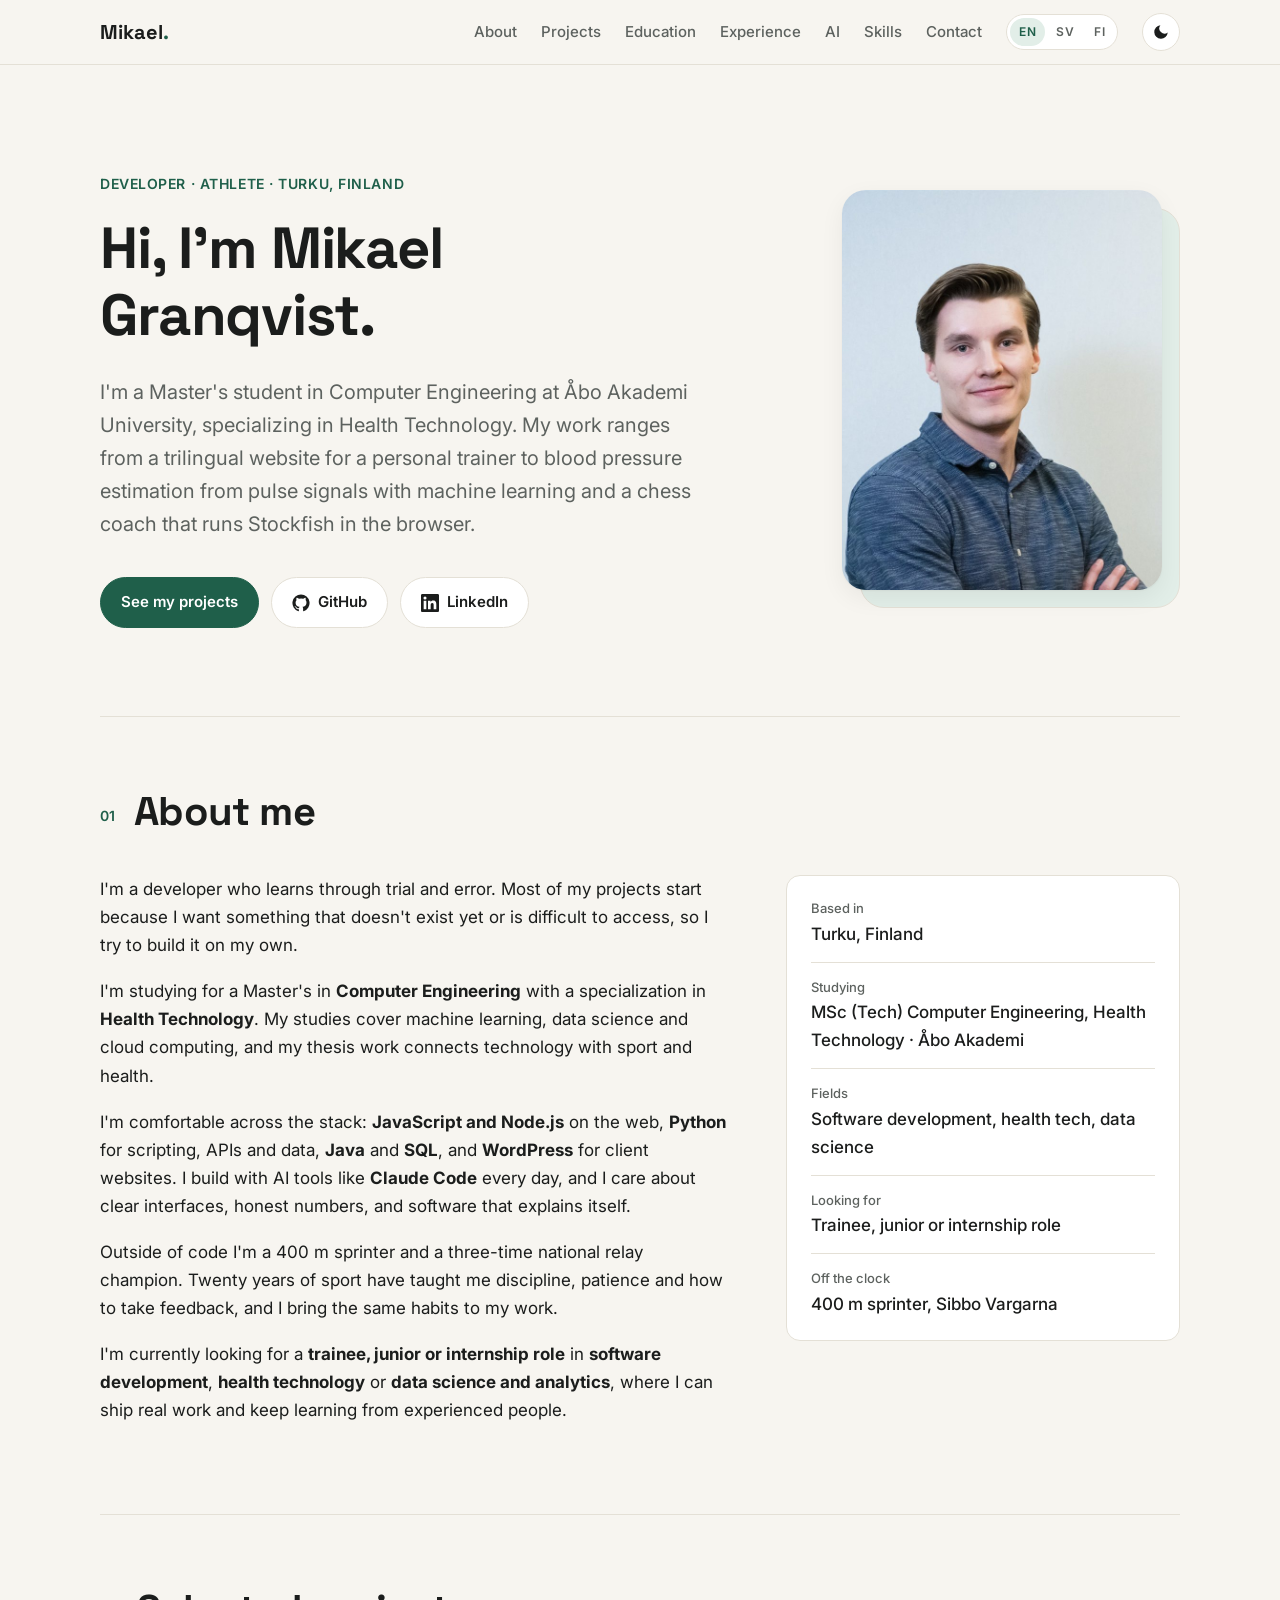
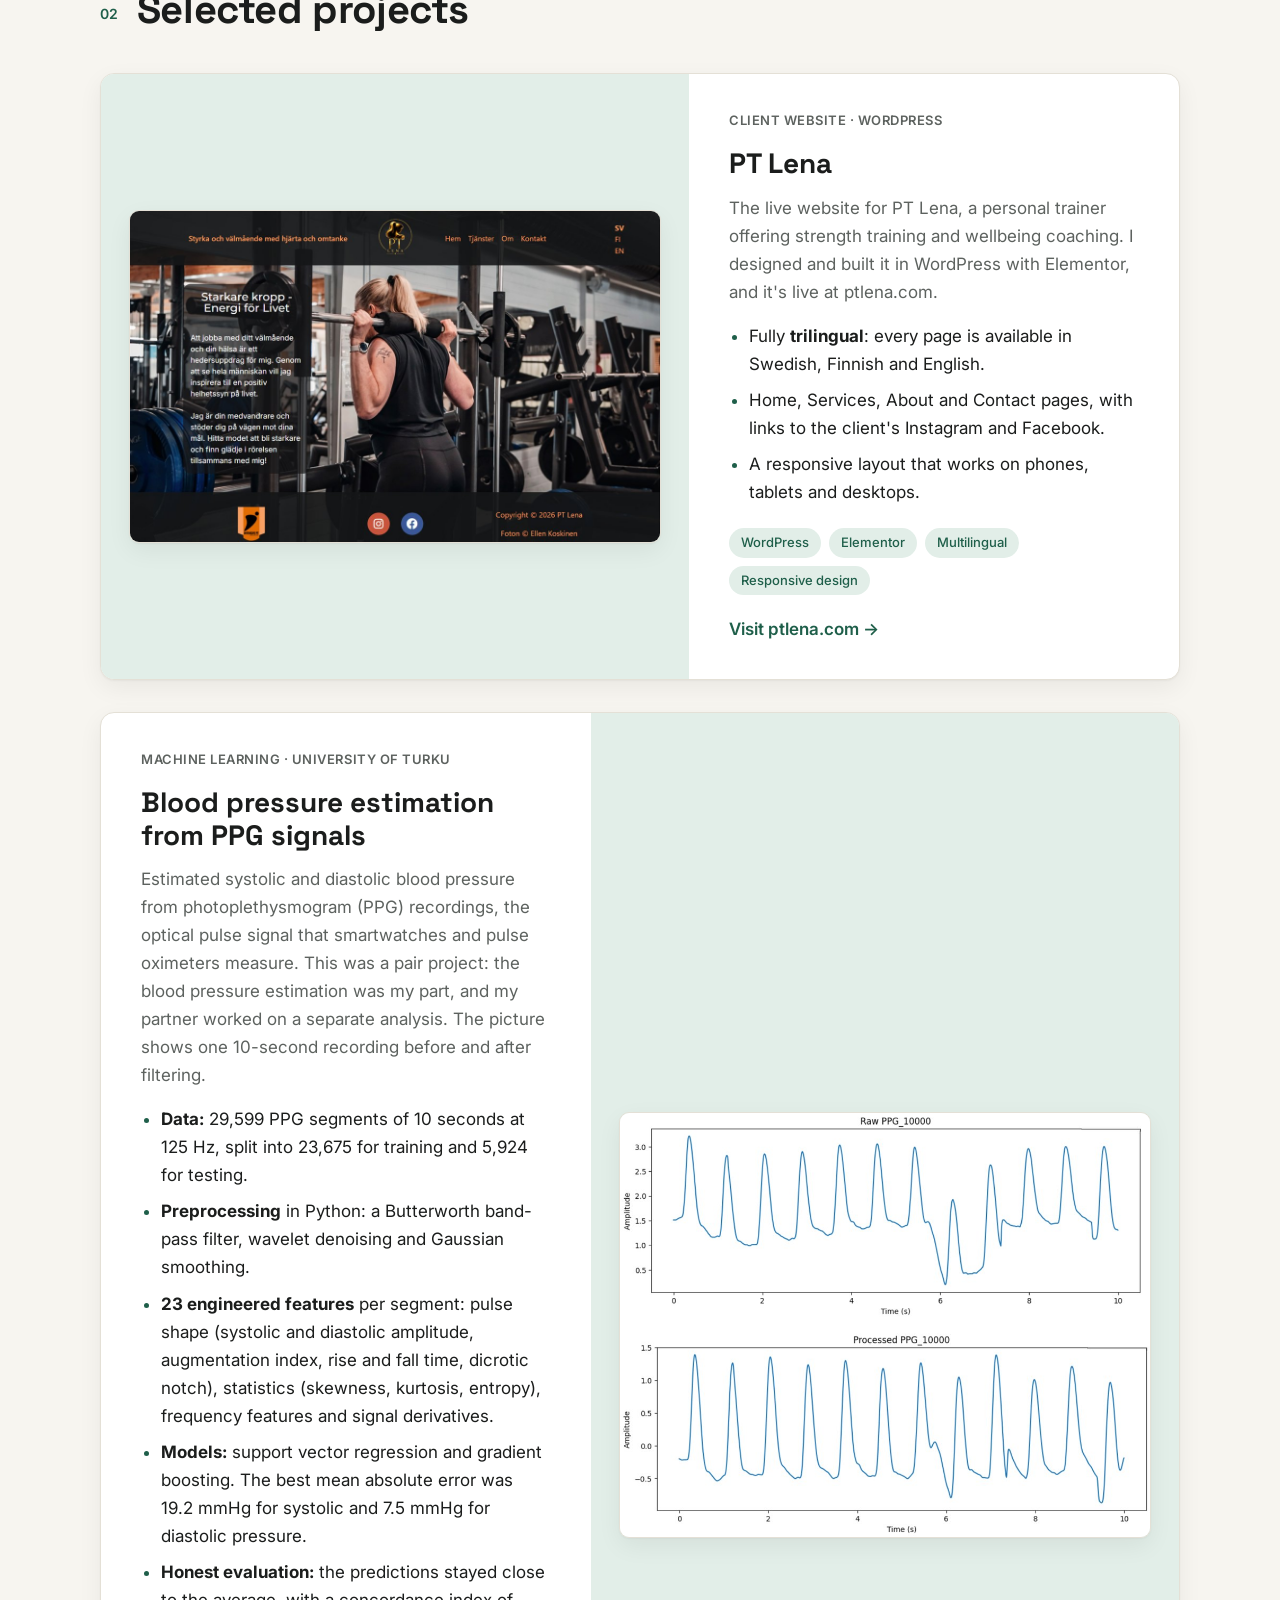
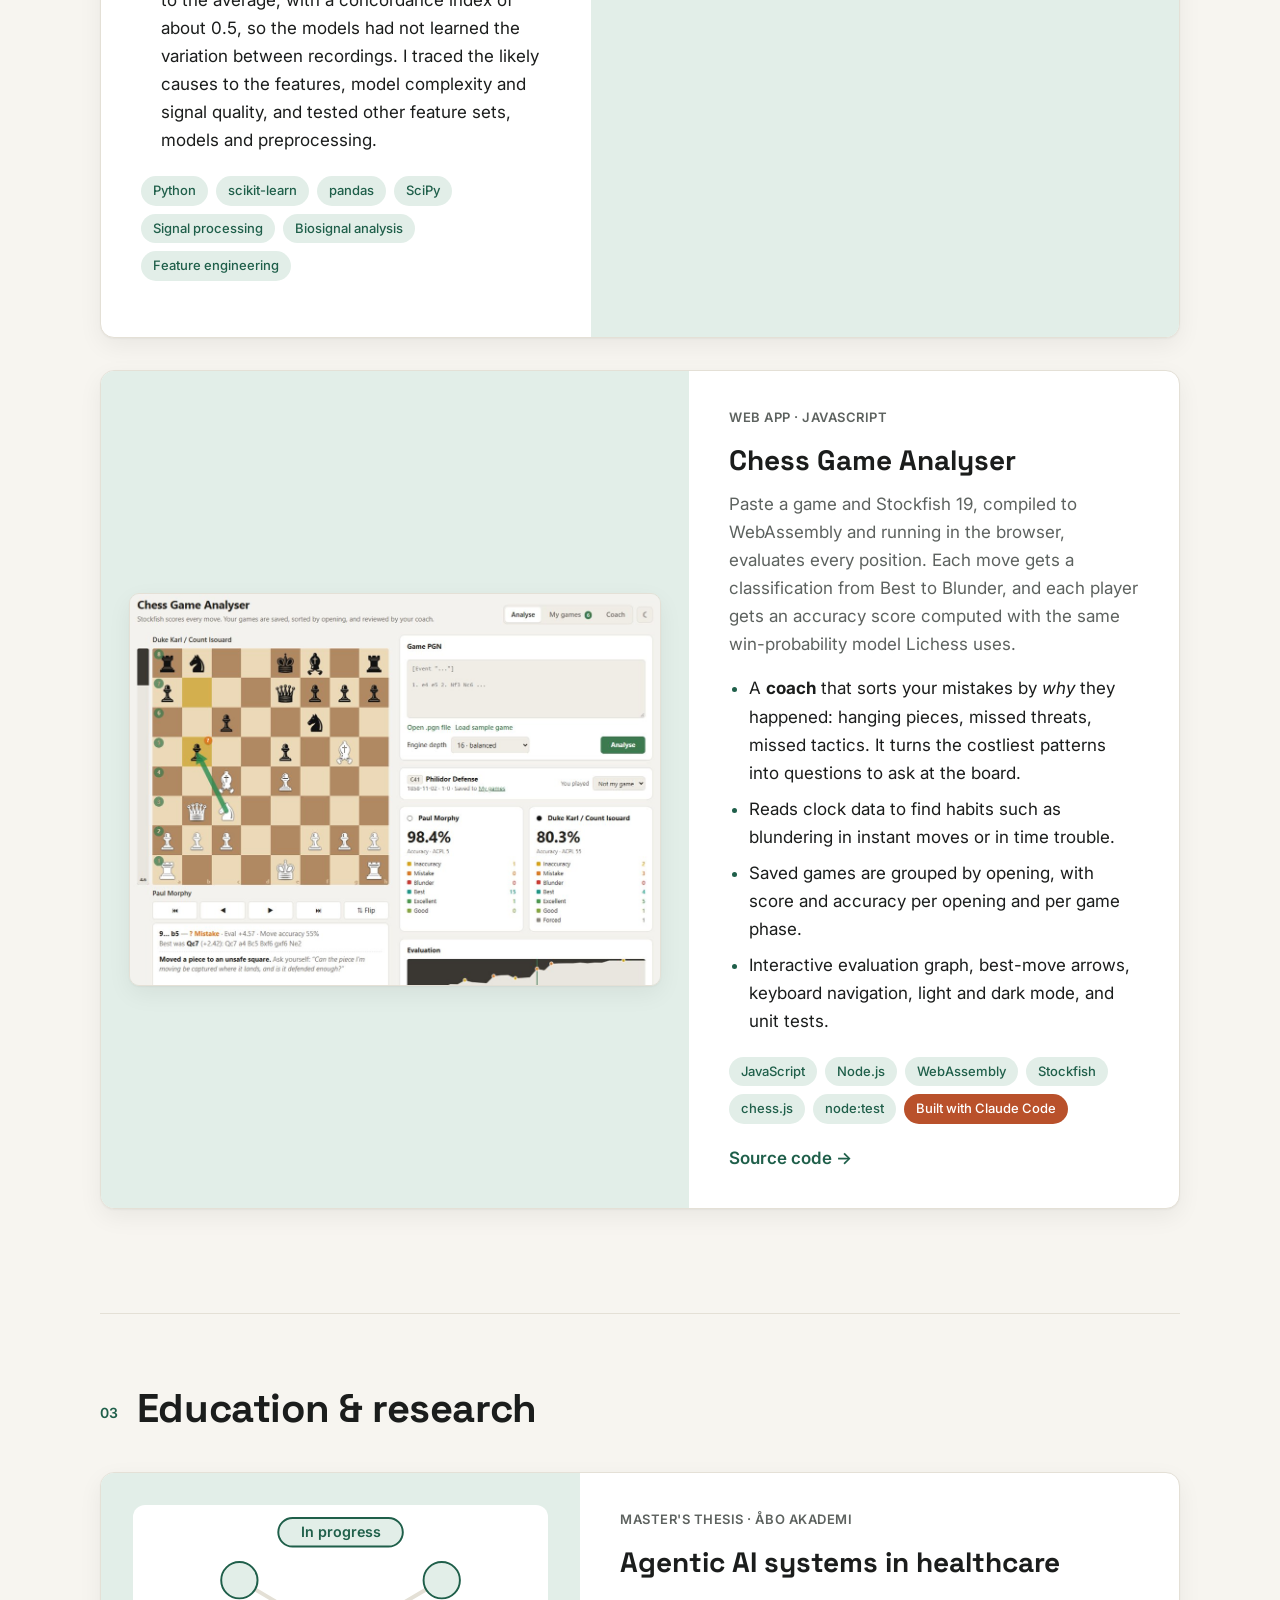
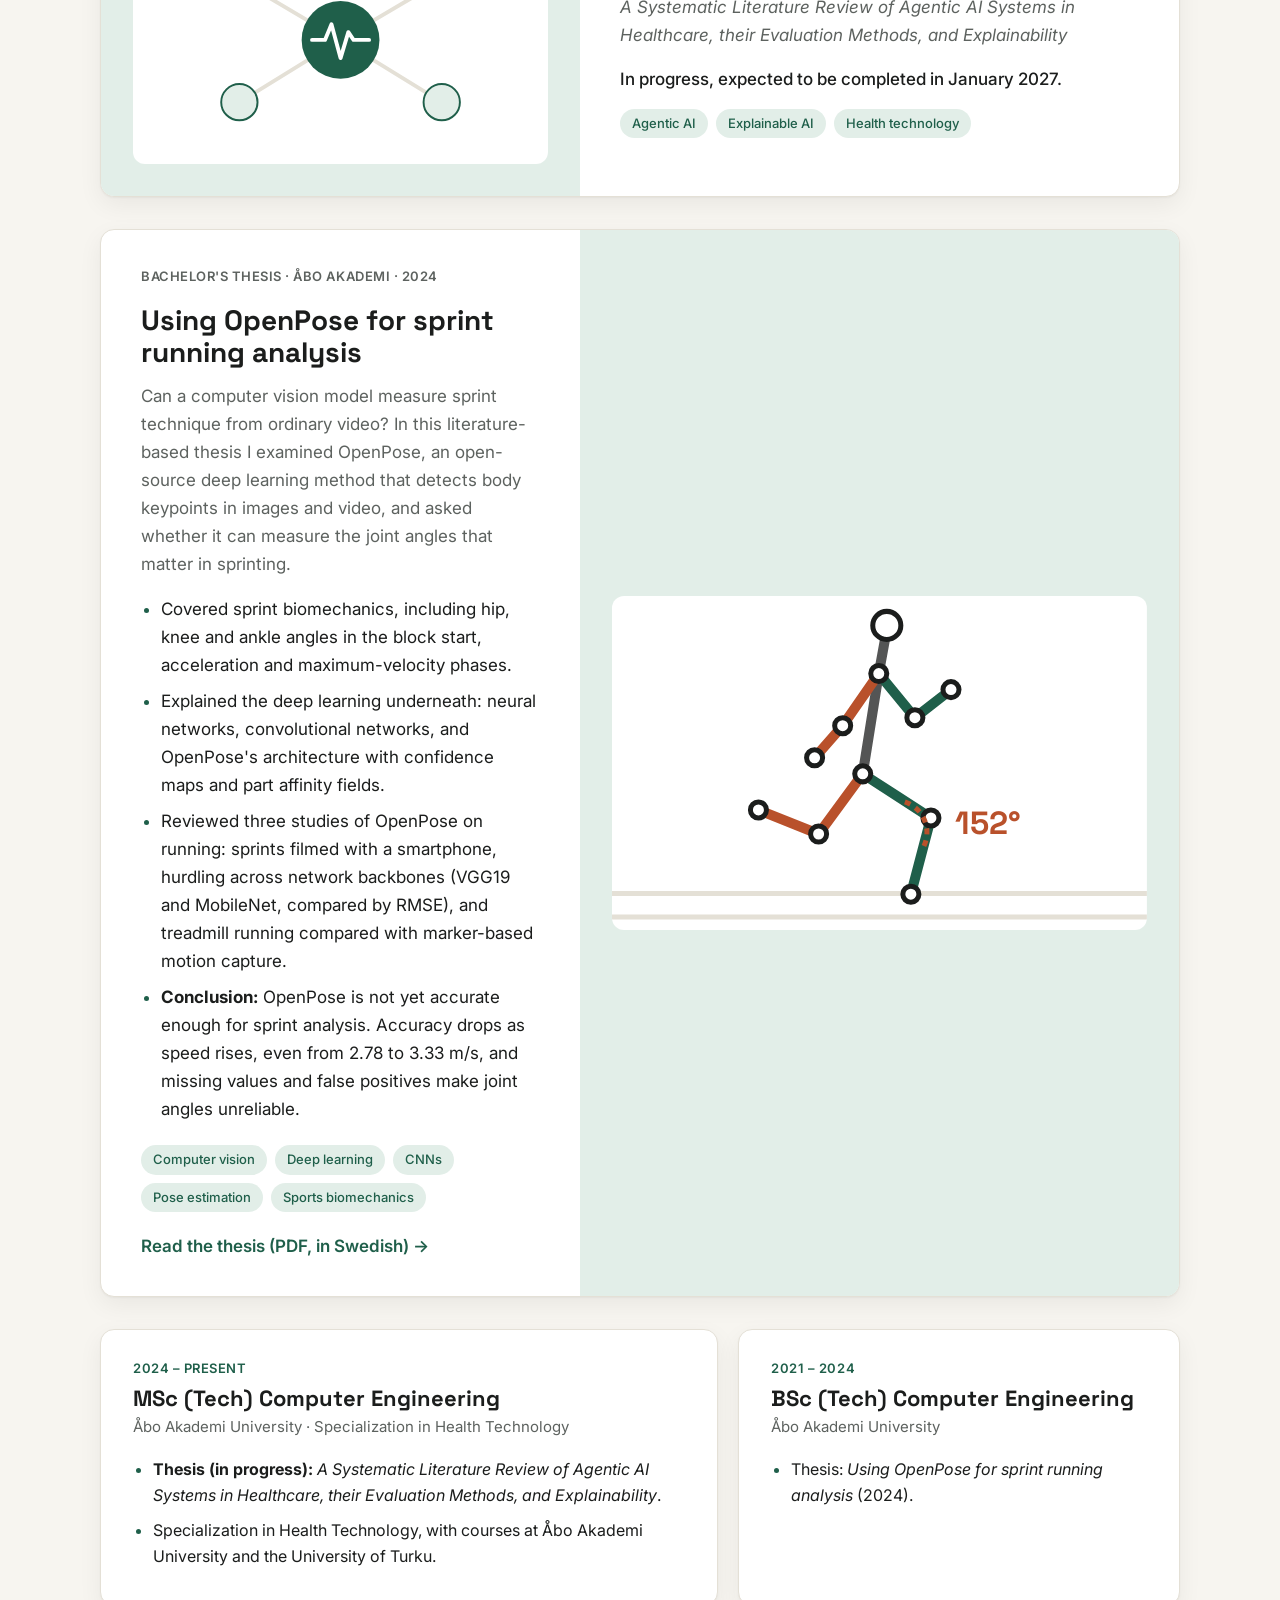
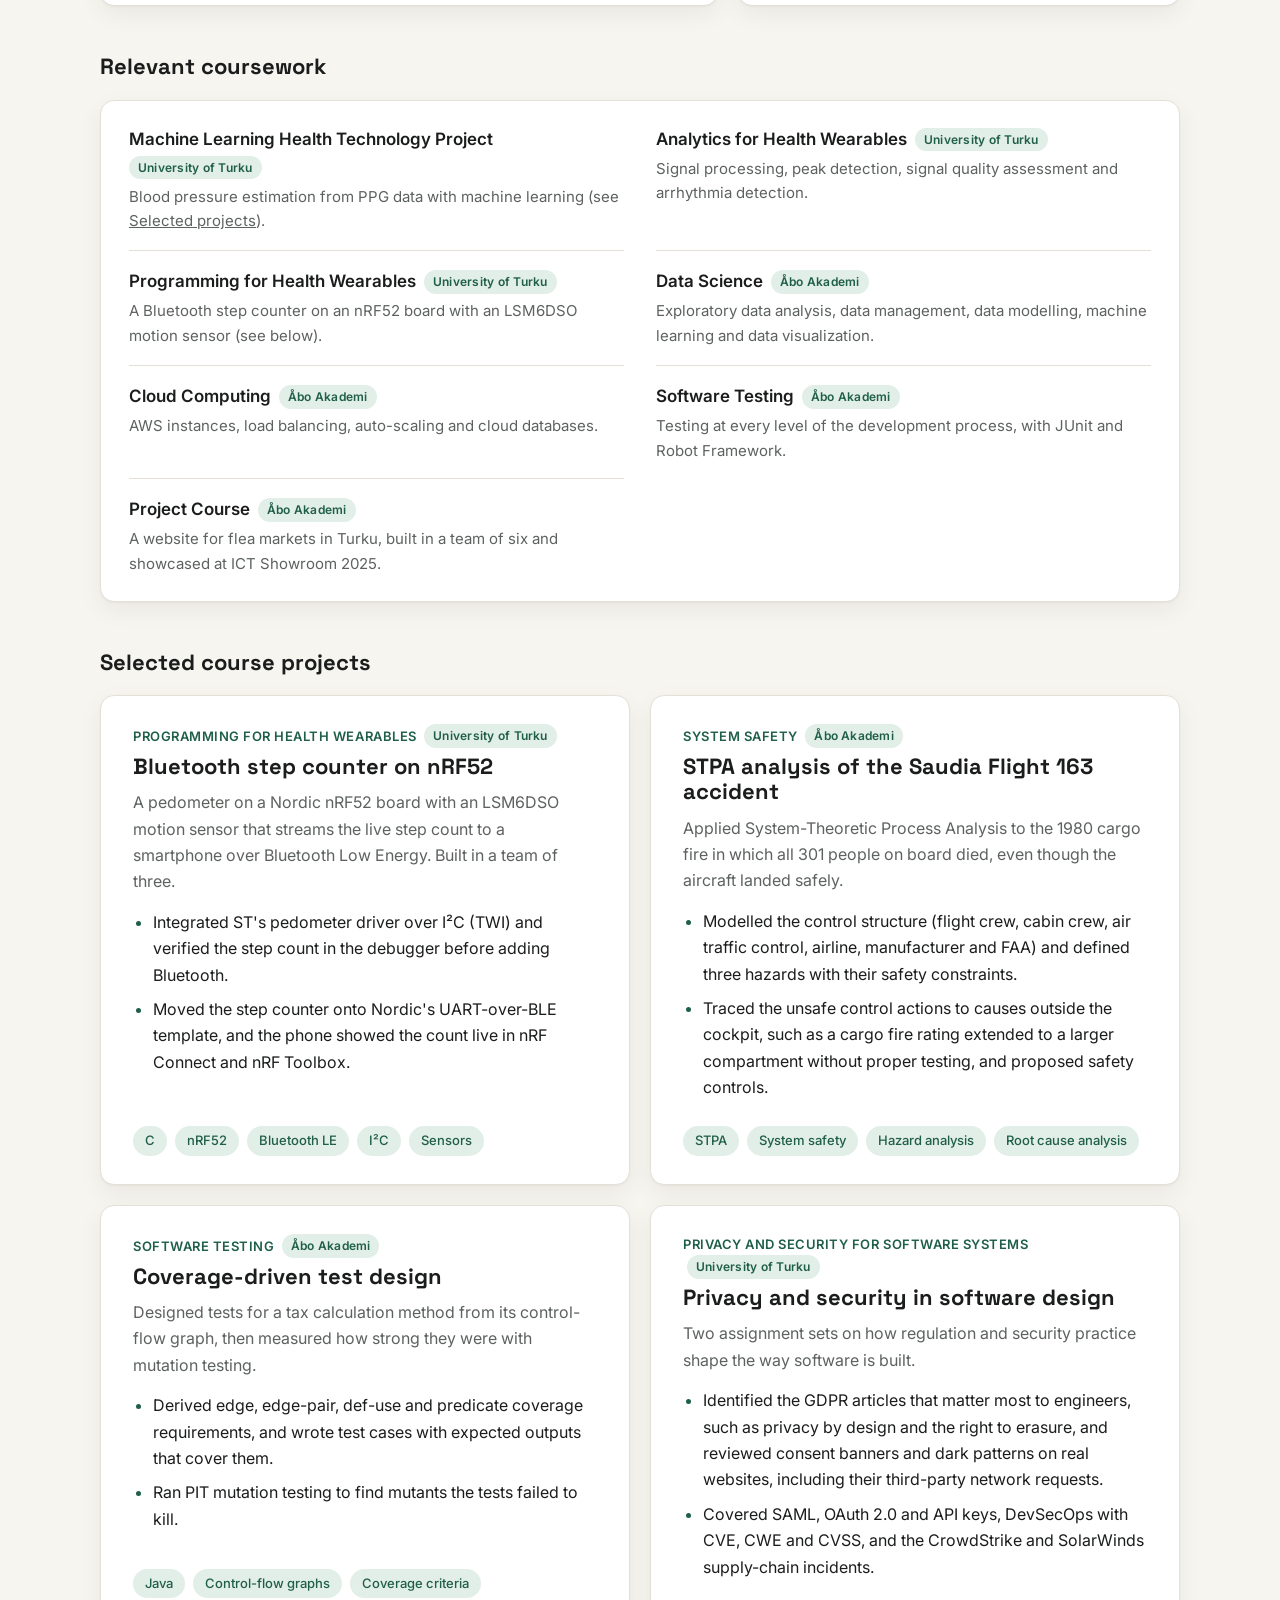
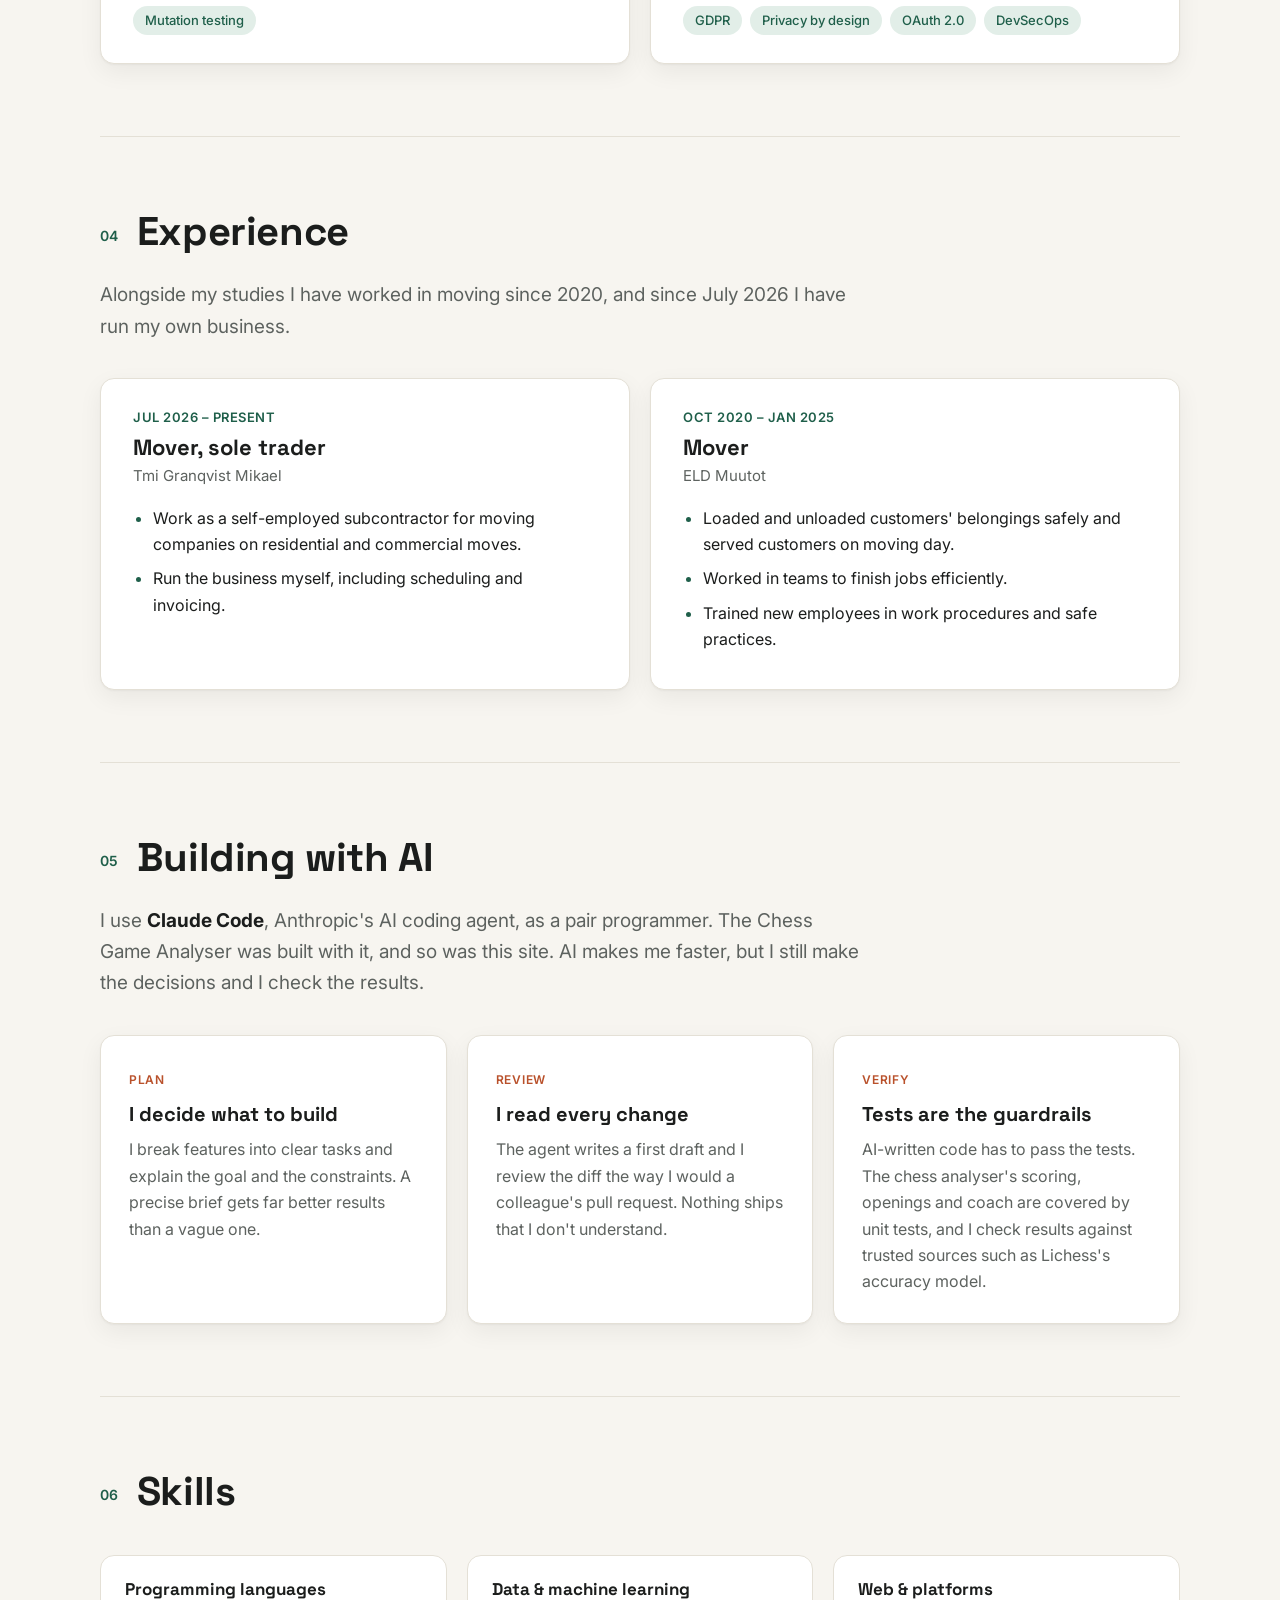
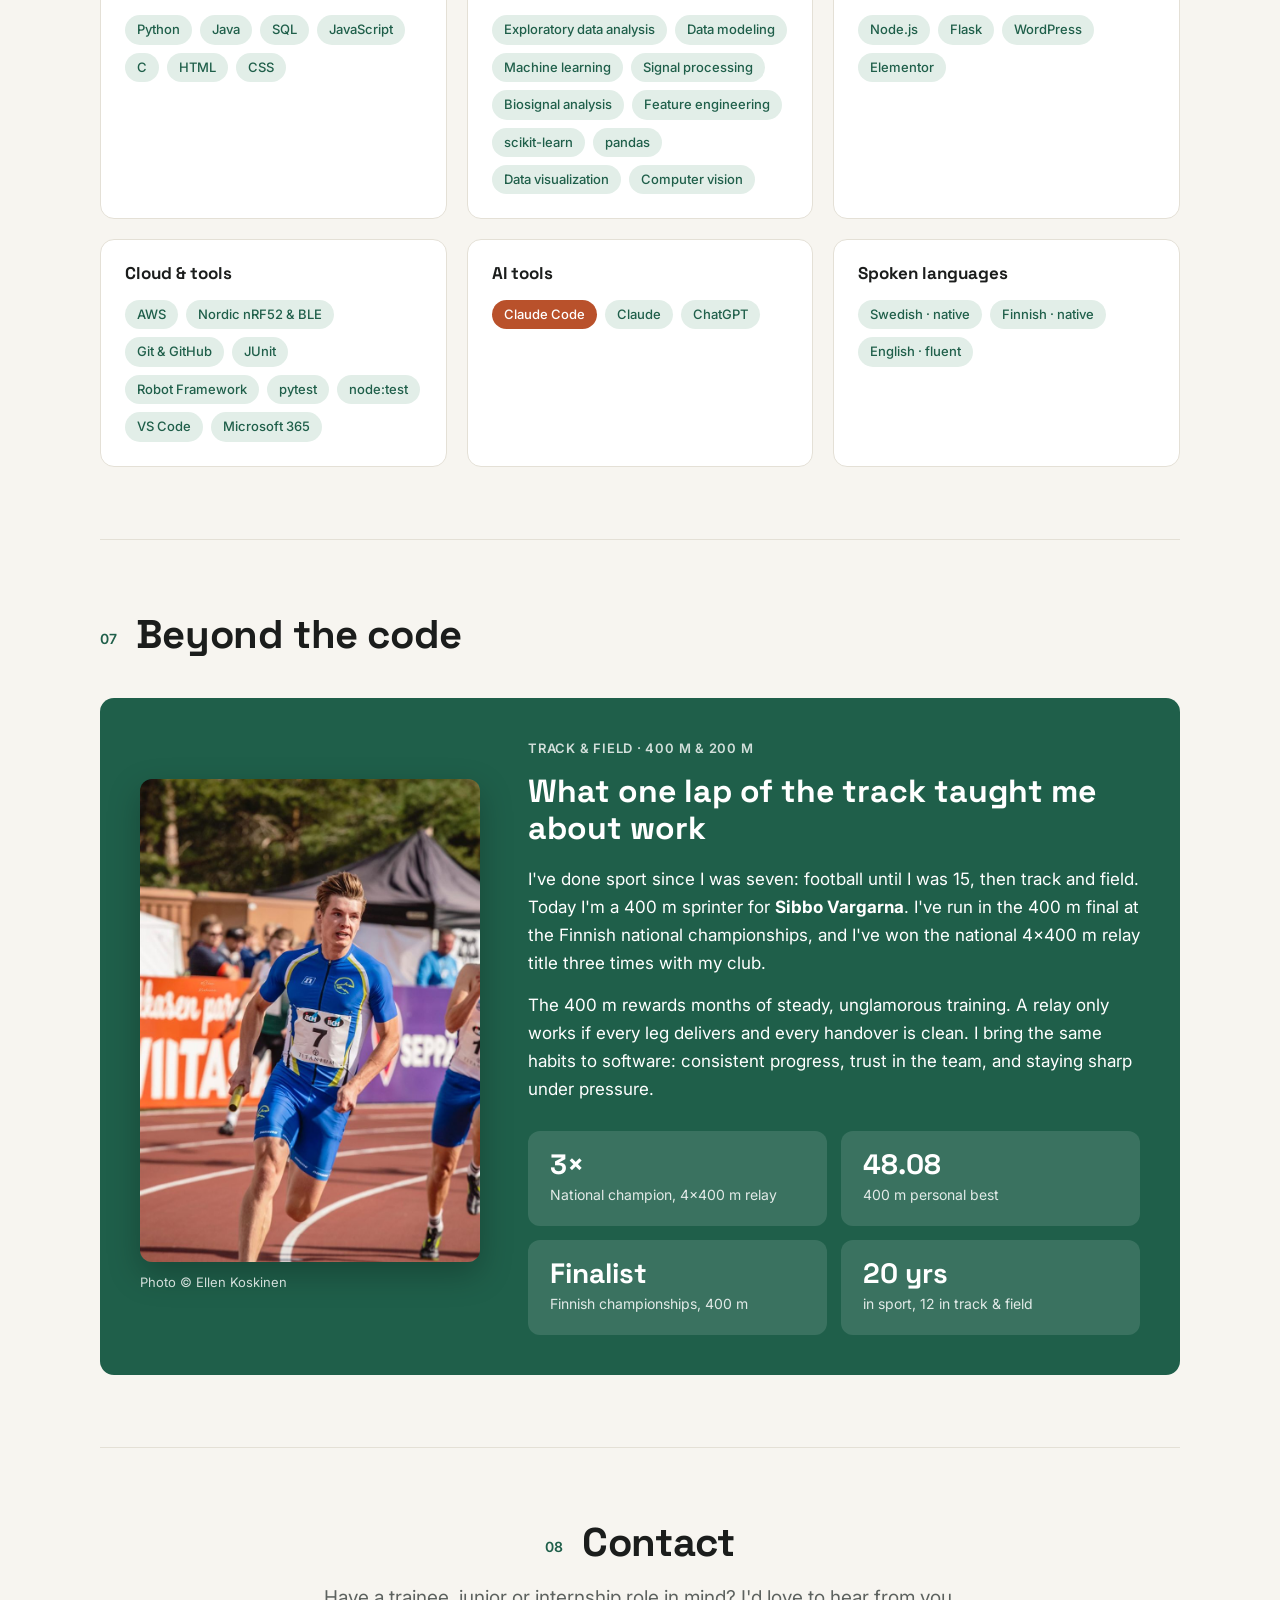
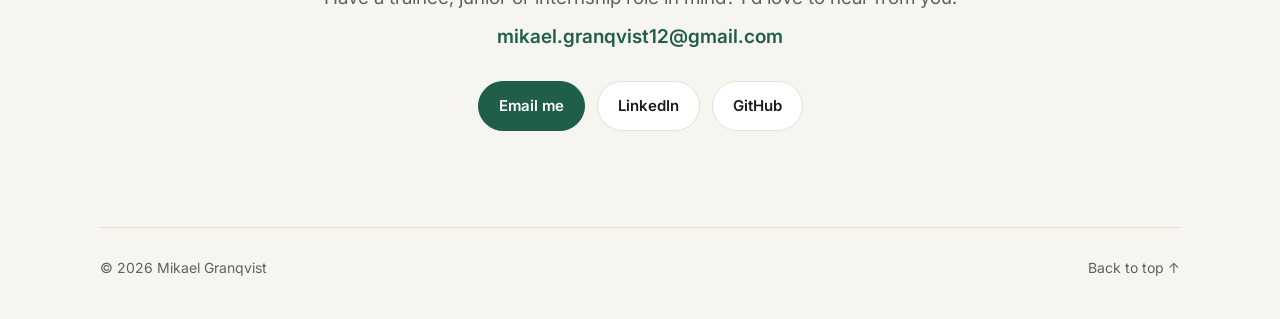
==== commit f112af4c: "Add Swedish and Finnish versions Swedish at /sv/ and Finnish at /fi/, sharing the styles, script and" ====
--- a/index.html
+++ b/index.html
@@ -9,7 +9,11 @@
   <link rel="preconnect" href="https://fonts.googleapis.com">
   <link rel="preconnect" href="https://fonts.gstatic.com" crossorigin>
   <link href="https://fonts.googleapis.com/css2?family=Inter:wght@400;500;600&family=Space+Grotesk:wght@500;700&display=swap" rel="stylesheet">
-  <link rel="stylesheet" href="style.css">
+  <link rel="alternate" hreflang="en" href="https://mikugh.github.io/">
+  <link rel="alternate" hreflang="sv" href="https://mikugh.github.io/sv/">
+  <link rel="alternate" hreflang="fi" href="https://mikugh.github.io/fi/">
+  <link rel="alternate" hreflang="x-default" href="https://mikugh.github.io/">
+  <link rel="stylesheet" href="style.css?v=3">
   <script>
     // Apply the saved theme before first paint to avoid a flash
     try { const t = localStorage.getItem('theme'); if (t) document.documentElement.dataset.theme = t; } catch (e) {}
@@ -19,7 +23,7 @@
   <header class="nav">
     <div class="wrap nav-inner">
       <a href="#top" class="logo">Mikael<span>.</span></a>
-      <nav aria-label="Main">
+      <nav aria-label="Main" id="site-nav">
         <a href="#about">About</a>
         <a href="#projects">Projects</a>
         <a href="#education">Education</a>
@@ -28,9 +32,17 @@
         <a href="#skills">Skills</a>
         <a href="#contact">Contact</a>
       </nav>
+      <div class="lang-switch" aria-label="Language">
+        <a href="./" hreflang="en" lang="en" aria-current="page">EN</a>
+        <a href="sv/" hreflang="sv" lang="sv">SV</a>
+        <a href="fi/" hreflang="fi" lang="fi">FI</a>
+      </div>
       <button class="theme-toggle" id="theme-toggle" aria-label="Toggle dark mode">
         <svg class="icon-moon" viewBox="0 0 24 24" width="18" height="18" aria-hidden="true"><path d="M21 12.8A9 9 0 1 1 11.2 3a7 7 0 0 0 9.8 9.8z" fill="currentColor"/></svg>
         <svg class="icon-sun" viewBox="0 0 24 24" width="18" height="18" aria-hidden="true"><circle cx="12" cy="12" r="4.5" fill="currentColor"/><g stroke="currentColor" stroke-width="2" stroke-linecap="round"><path d="M12 2v2M12 20v2M4.9 4.9l1.4 1.4M17.7 17.7l1.4 1.4M2 12h2M20 12h2M4.9 19.1l1.4-1.4M17.7 6.3l1.4-1.4"/></g></svg>
+      </button>
+      <button class="menu-toggle" id="menu-toggle" aria-label="Open menu" data-open-label="Open menu" data-close-label="Close menu" aria-expanded="false" aria-controls="site-nav">
+        <span></span><span></span><span></span>
       </button>
     </div>
   </header>
@@ -399,7 +411,7 @@
         </div>
         <div class="skill-group">
           <h3>Data &amp; machine learning</h3>
-          <ul class="tags"><li>Exploratory data analysis</li><li>Data modeling</li><li>Machine learning</li><li>Signal processing</li><li>Feature engineering</li><li>scikit-learn</li><li>pandas</li><li>Data visualization</li><li>Computer vision</li></ul>
+          <ul class="tags"><li>Exploratory data analysis</li><li>Data modeling</li><li>Machine learning</li><li>Signal processing</li><li>Biosignal analysis</li><li>Feature engineering</li><li>scikit-learn</li><li>pandas</li><li>Data visualization</li><li>Computer vision</li></ul>
         </div>
         <div class="skill-group">
           <h3>Web &amp; platforms</h3>
@@ -473,6 +485,6 @@
     <a href="#top">Back to top ↑</a>
   </footer>
 
-  <script src="script.js"></script>
+  <script src="script.js?v=3"></script>
 </body>
 </html>
--- a/style.css
+++ b/style.css
@@ -84,6 +84,32 @@
   cursor: pointer;
 }
 .theme-toggle:hover { border-color: var(--accent); }
+
+/* Language switch */
+.lang-switch {
+  display: flex; gap: 2px; padding: 3px;
+  border: 1px solid var(--line); border-radius: 999px; background: var(--surface);
+}
+.lang-switch a {
+  padding: 4px 9px; border-radius: 999px;
+  font-size: 12px; font-weight: 600; letter-spacing: .04em;
+  color: var(--muted); text-decoration: none;
+}
+.lang-switch a:hover { color: var(--ink); }
+.lang-switch a[aria-current="page"] { background: var(--accent-soft); color: var(--accent); }
+
+/* Menu button, shown on phones only */
+.menu-toggle {
+  display: none; place-content: center; gap: 4px;
+  width: 38px; height: 38px; border-radius: 50%; padding: 0;
+  border: 1px solid var(--line); background: var(--surface); color: var(--ink);
+  cursor: pointer;
+}
+.menu-toggle:hover { border-color: var(--accent); }
+.menu-toggle span { display: block; width: 16px; height: 2px; border-radius: 1px; background: currentColor; transition: transform .2s, opacity .2s; }
+.nav.menu-open .menu-toggle span:nth-child(1) { transform: translateY(6px) rotate(45deg); }
+.nav.menu-open .menu-toggle span:nth-child(2) { opacity: 0; }
+.nav.menu-open .menu-toggle span:nth-child(3) { transform: translateY(-6px) rotate(-45deg); }
 .icon-sun { display: none; }
 :root[data-theme="dark"] .icon-sun { display: block; }
 :root[data-theme="dark"] .icon-moon { display: none; }
@@ -312,6 +338,20 @@
 }
 
 /* Responsive */
+@media (max-width: 1000px) {
+  .nav-inner { gap: 10px; }
+  .lang-switch { margin-left: auto; }
+  .menu-toggle { display: grid; }
+  .nav nav {
+    display: none; position: absolute; top: 100%; left: 0; right: 0;
+    flex-direction: column; gap: 0; margin: 0; padding: 4px 16px 12px;
+    background: var(--bg); border-bottom: 1px solid var(--line);
+    box-shadow: 0 12px 24px rgba(0, 0, 0, .08);
+  }
+  .nav.menu-open nav { display: flex; }
+  .nav nav a { padding: 13px 0; font-size: 17px; color: var(--ink); border-bottom: 1px solid var(--line); }
+  .nav nav a:last-child { border-bottom: 0; }
+}
 @media (max-width: 900px) {
   .skills-grid { grid-template-columns: repeat(2, 1fr); }
   .edu-grid, .course-grid, .course-list { grid-template-columns: 1fr; }
@@ -328,8 +368,6 @@
   .hero-photo { max-width: 280px; order: -1; justify-self: start; }
 }
 @media (max-width: 720px) {
-  .nav nav { display: none; }
-  .theme-toggle { margin-left: auto; }
   .hero { padding: 48px 0 64px; }
   .hero-photo { max-width: 200px; }
   .hero-photo { margin: 0 12px 12px 0; }
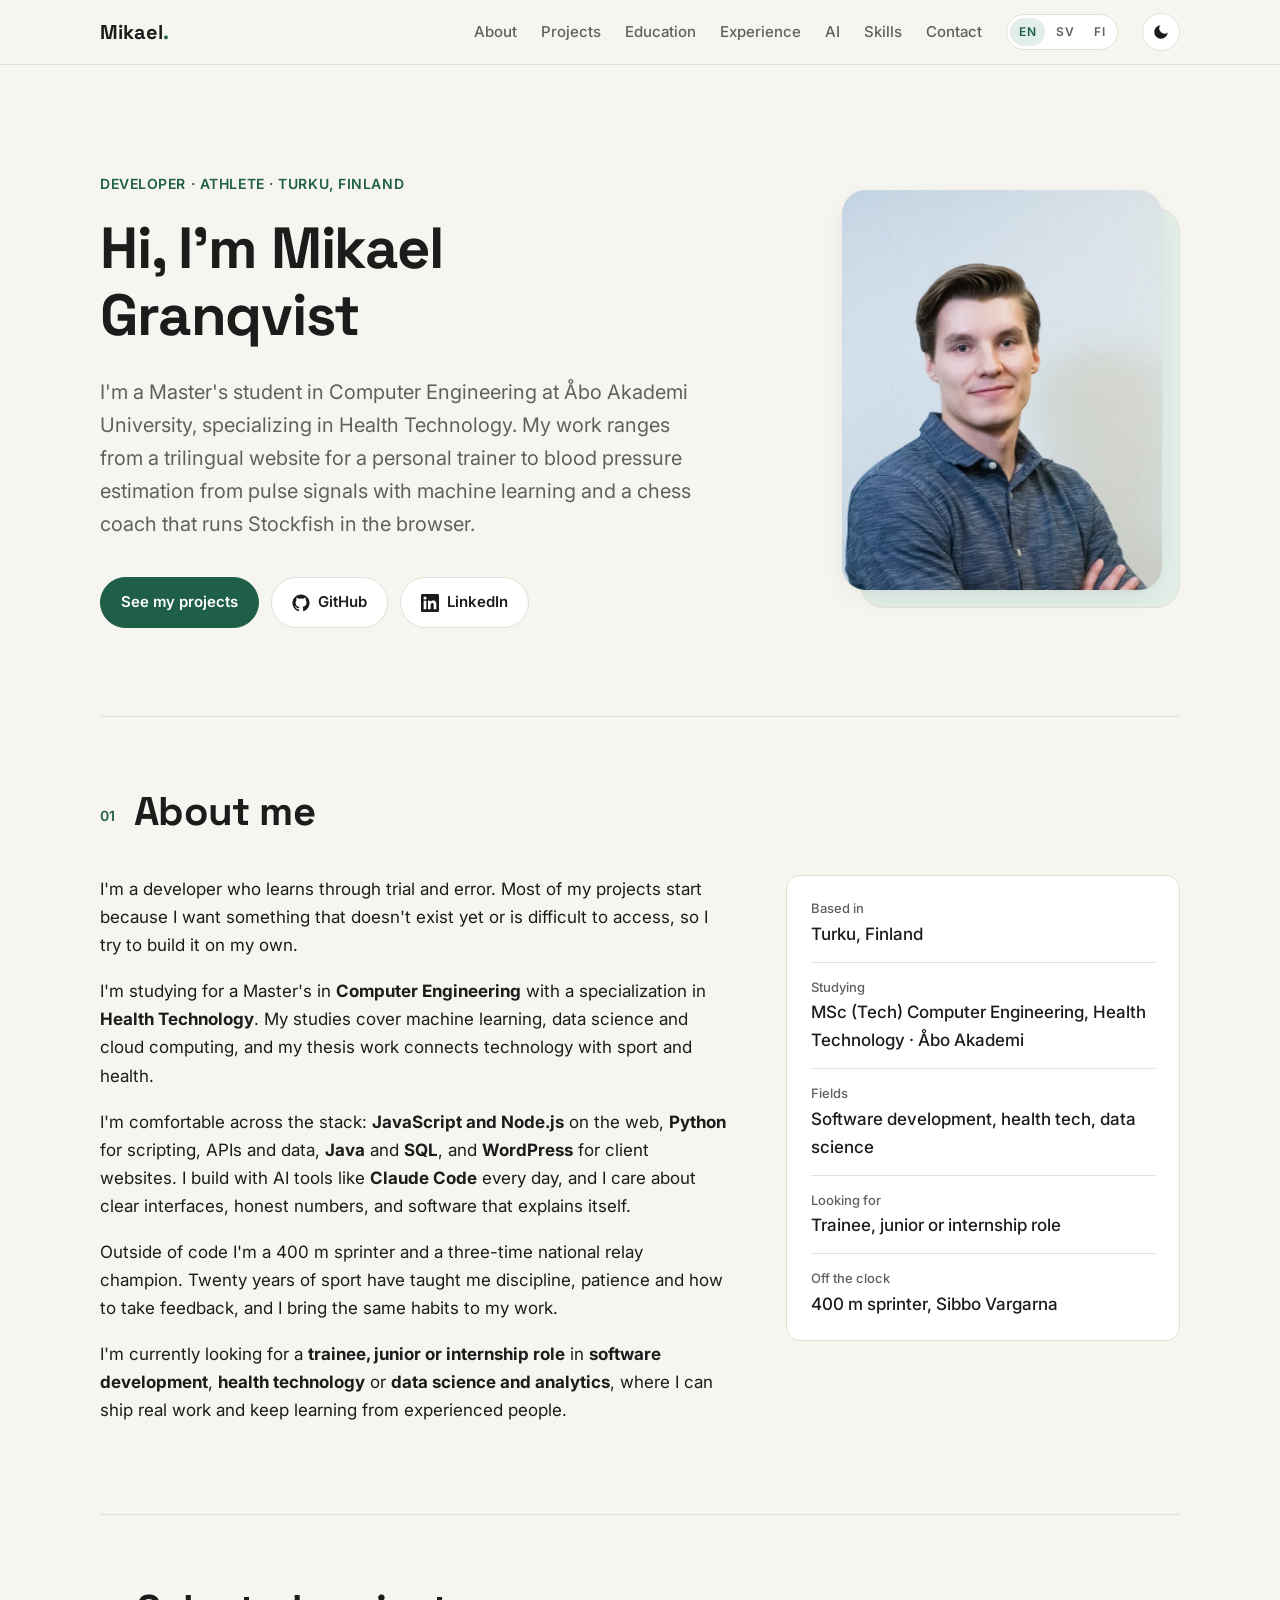
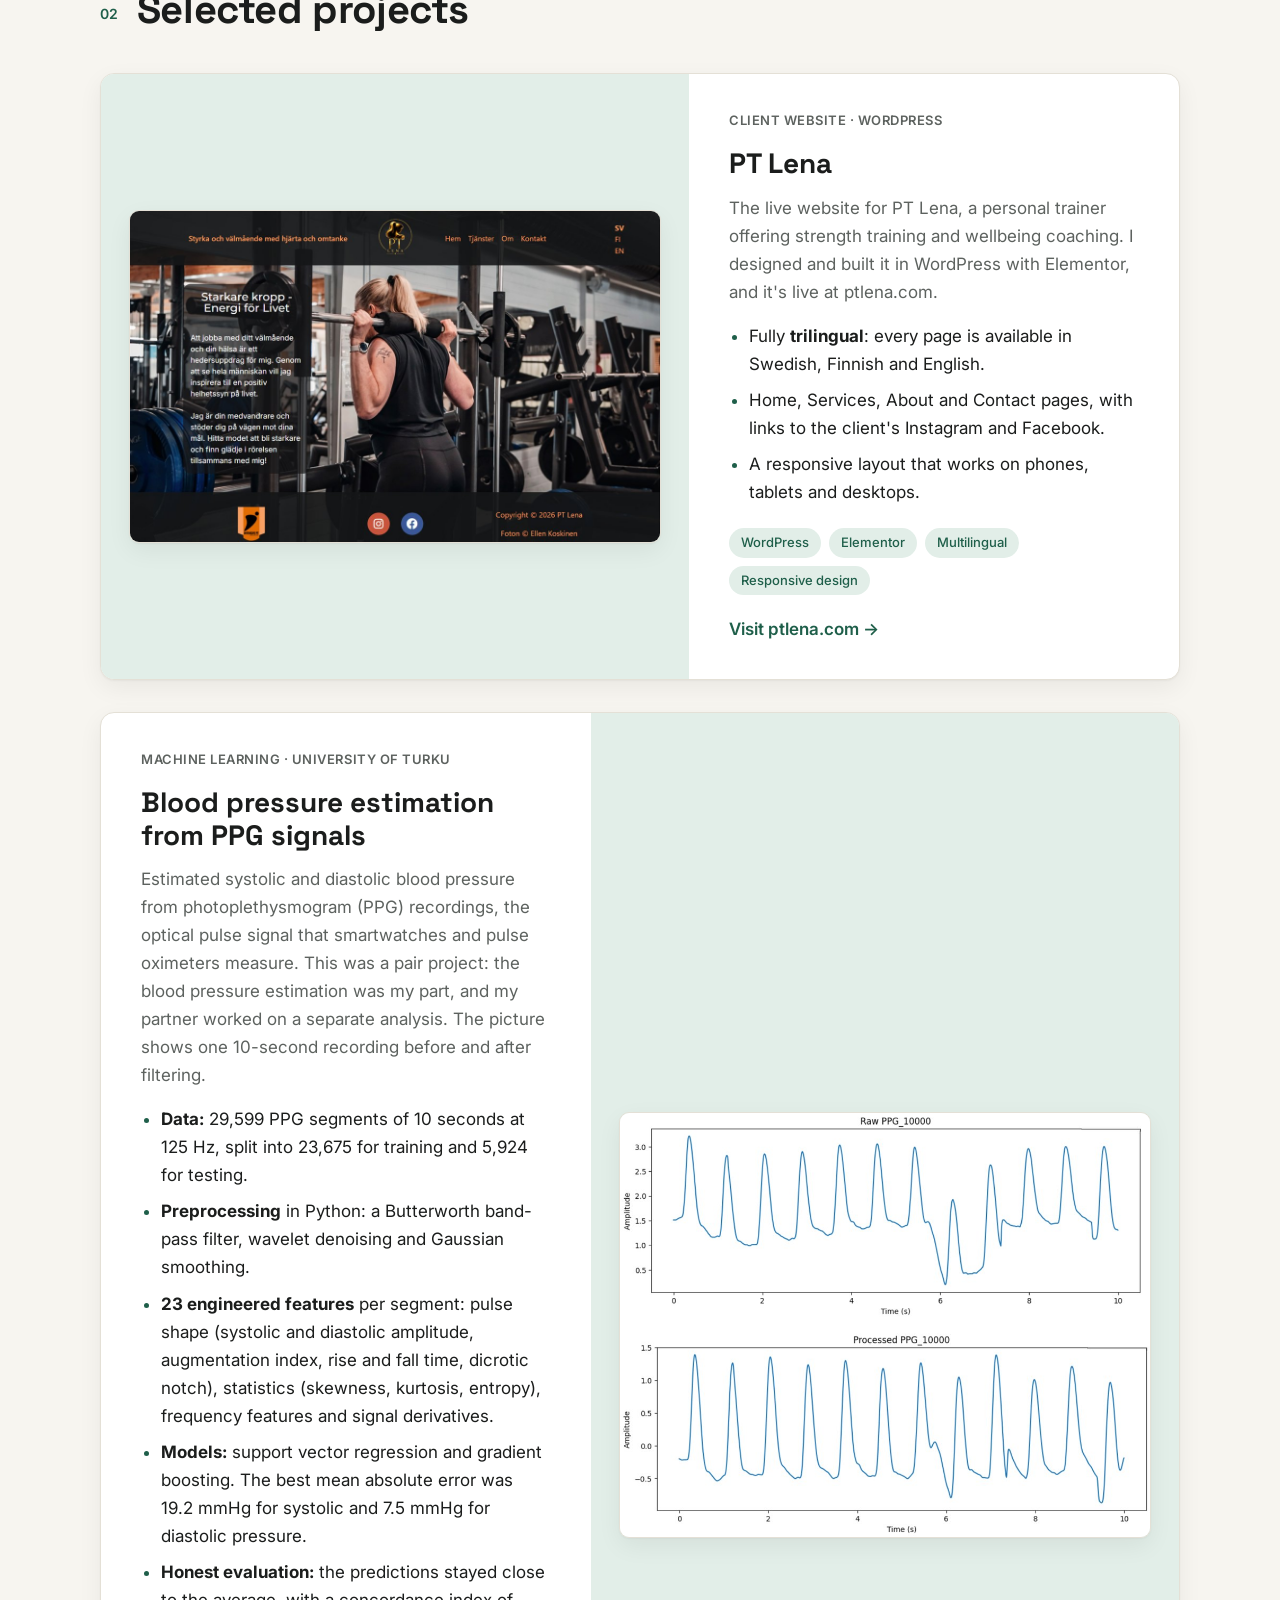
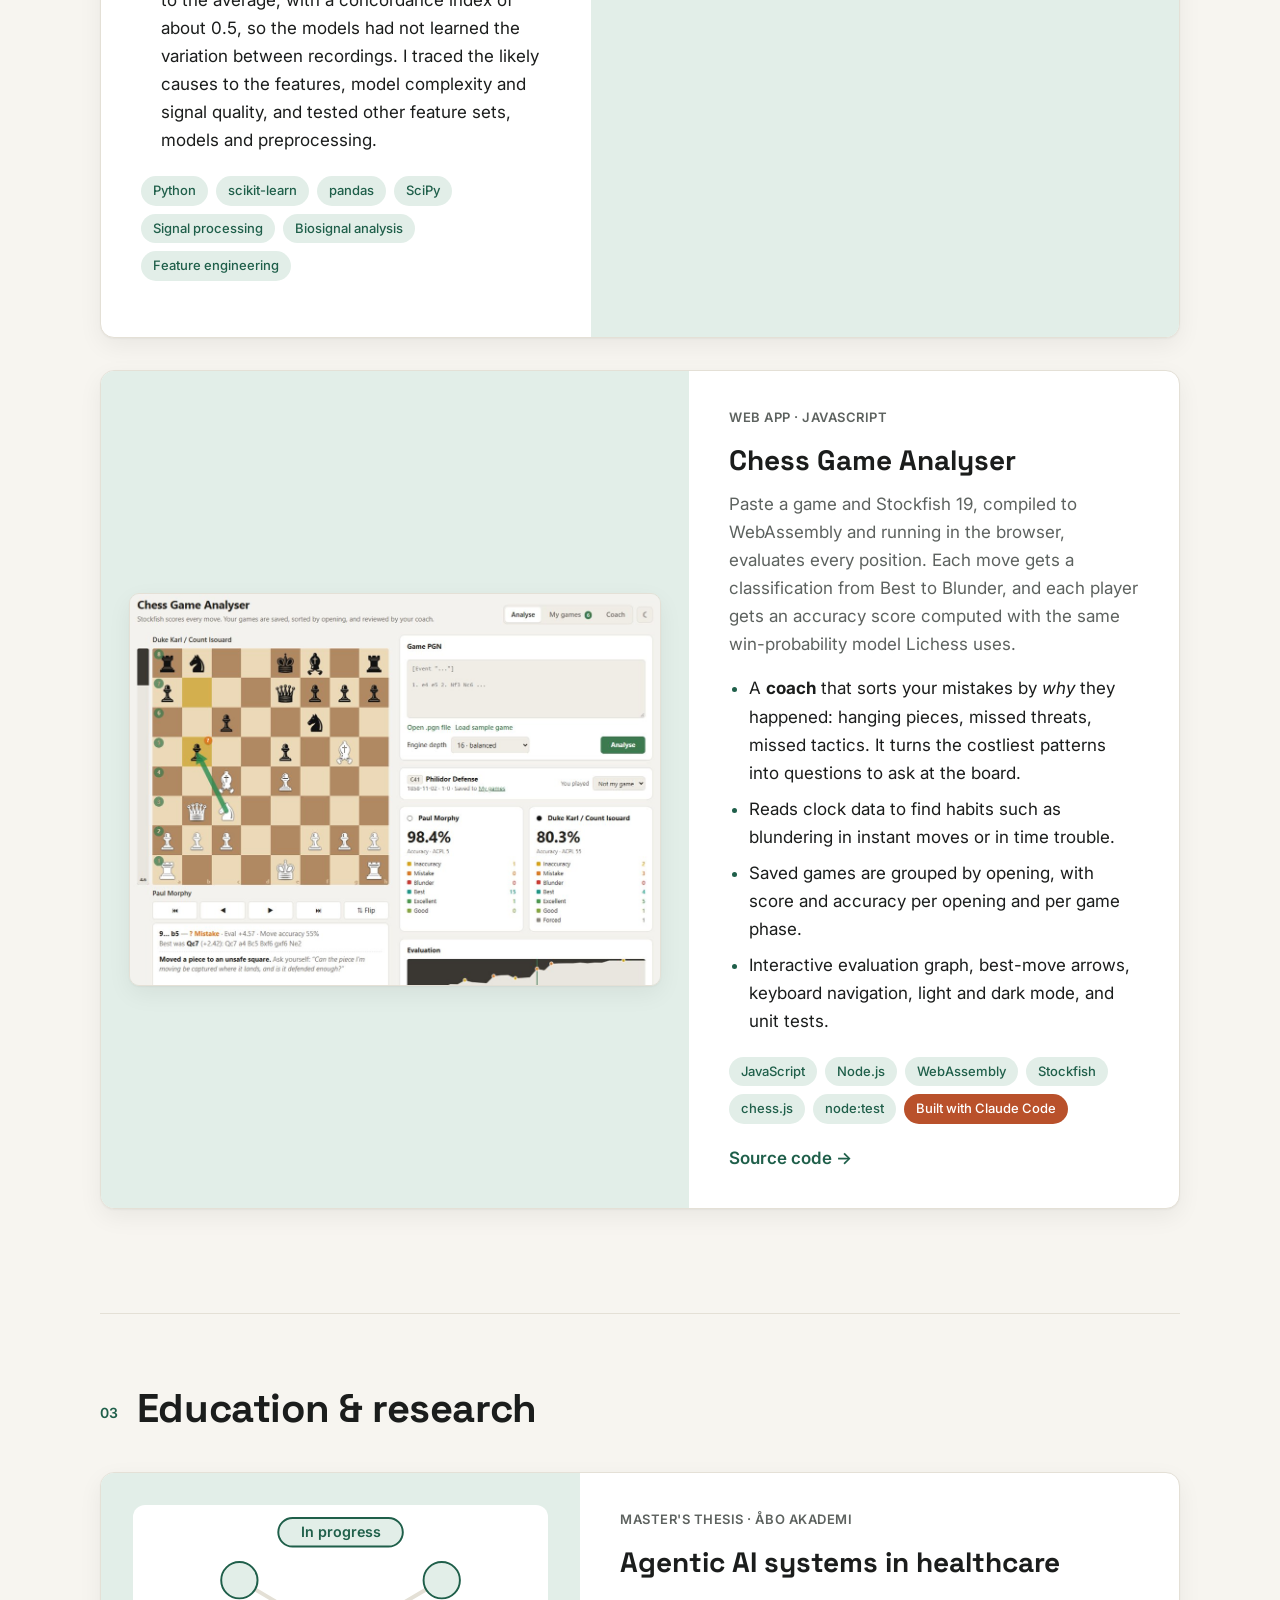
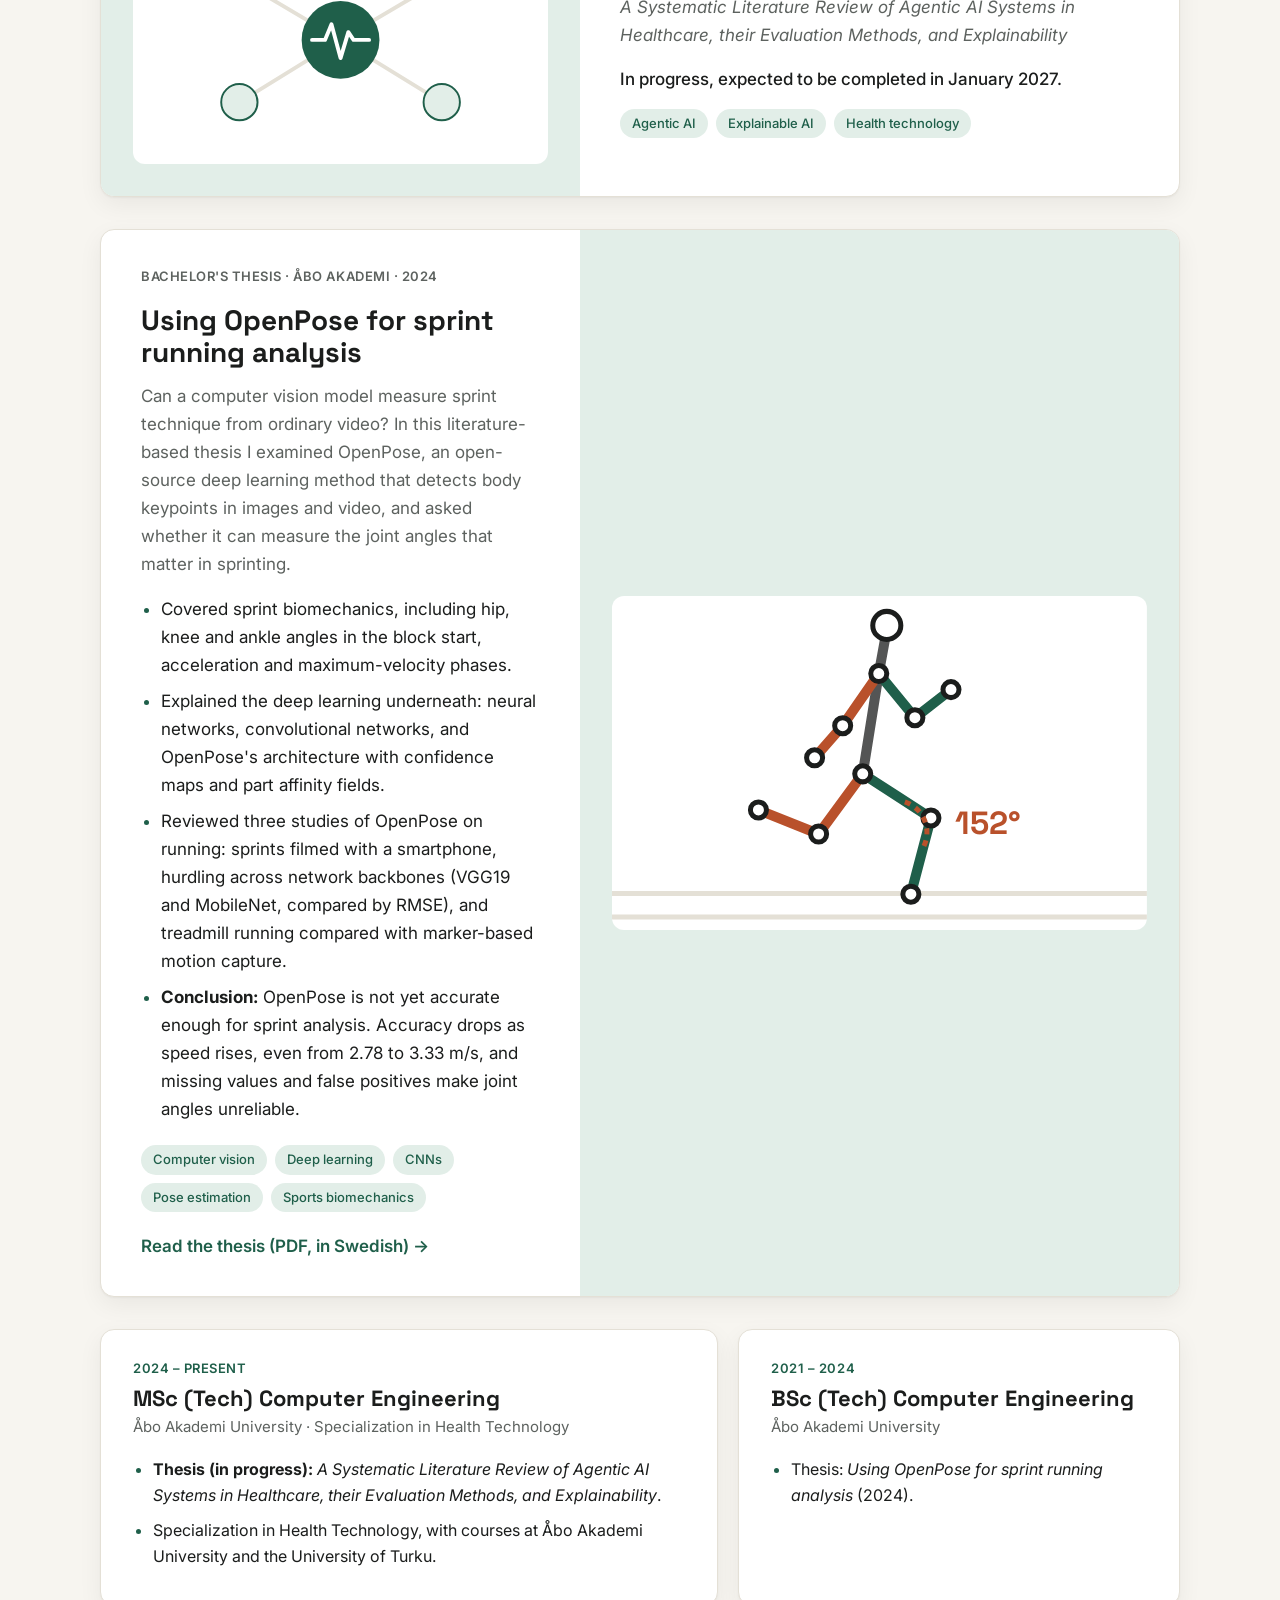
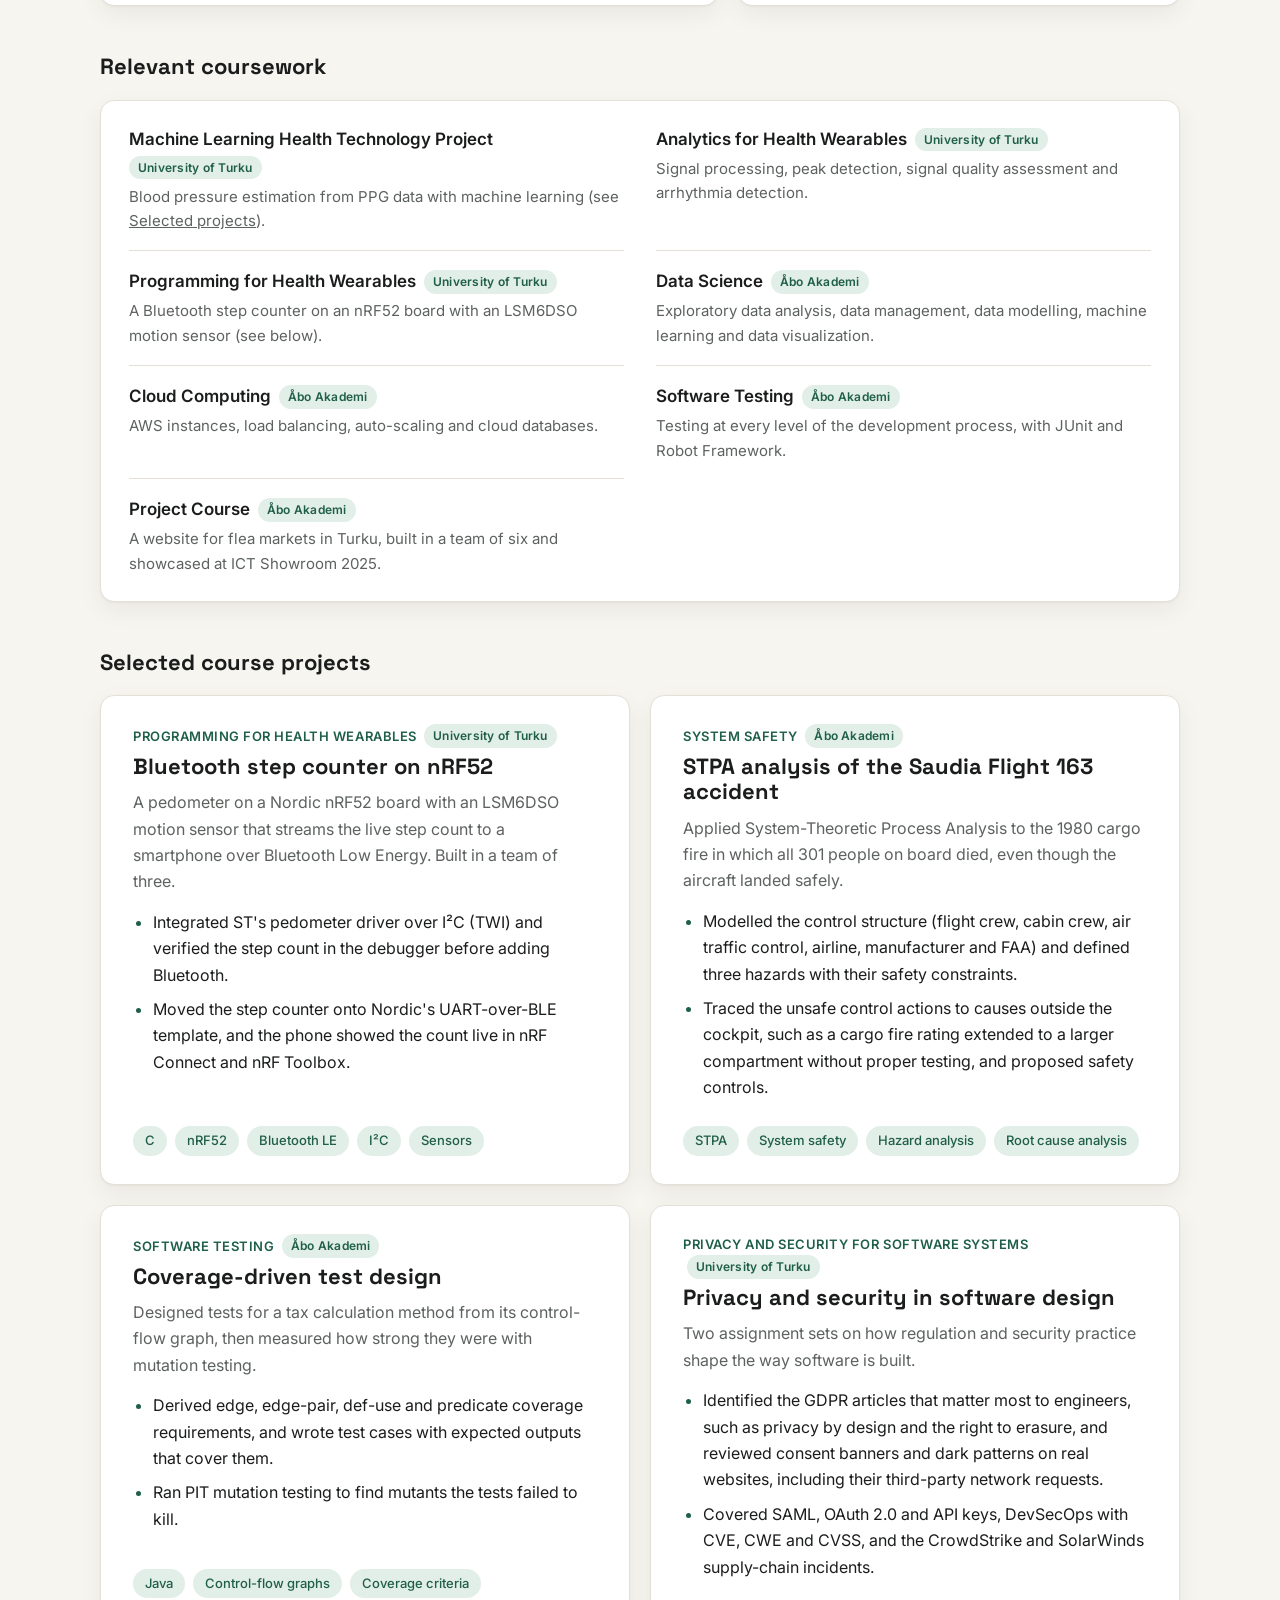
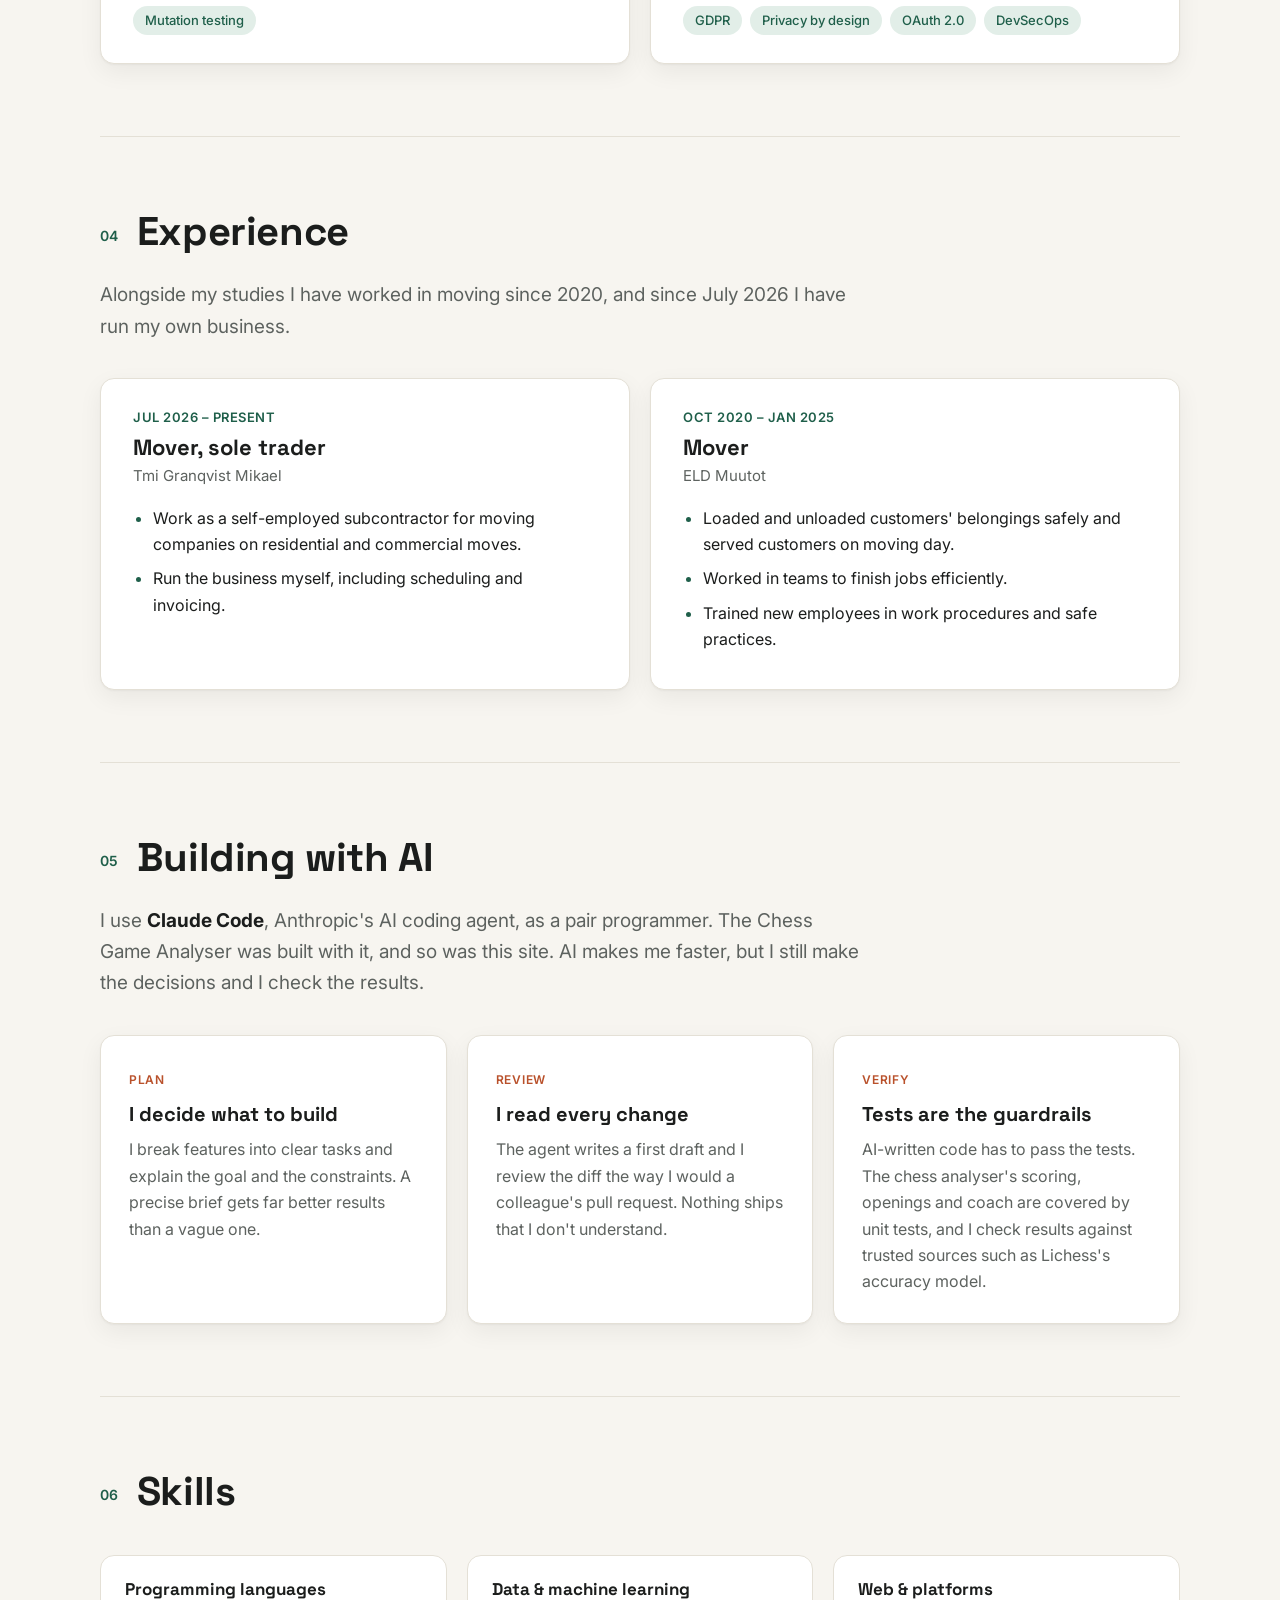
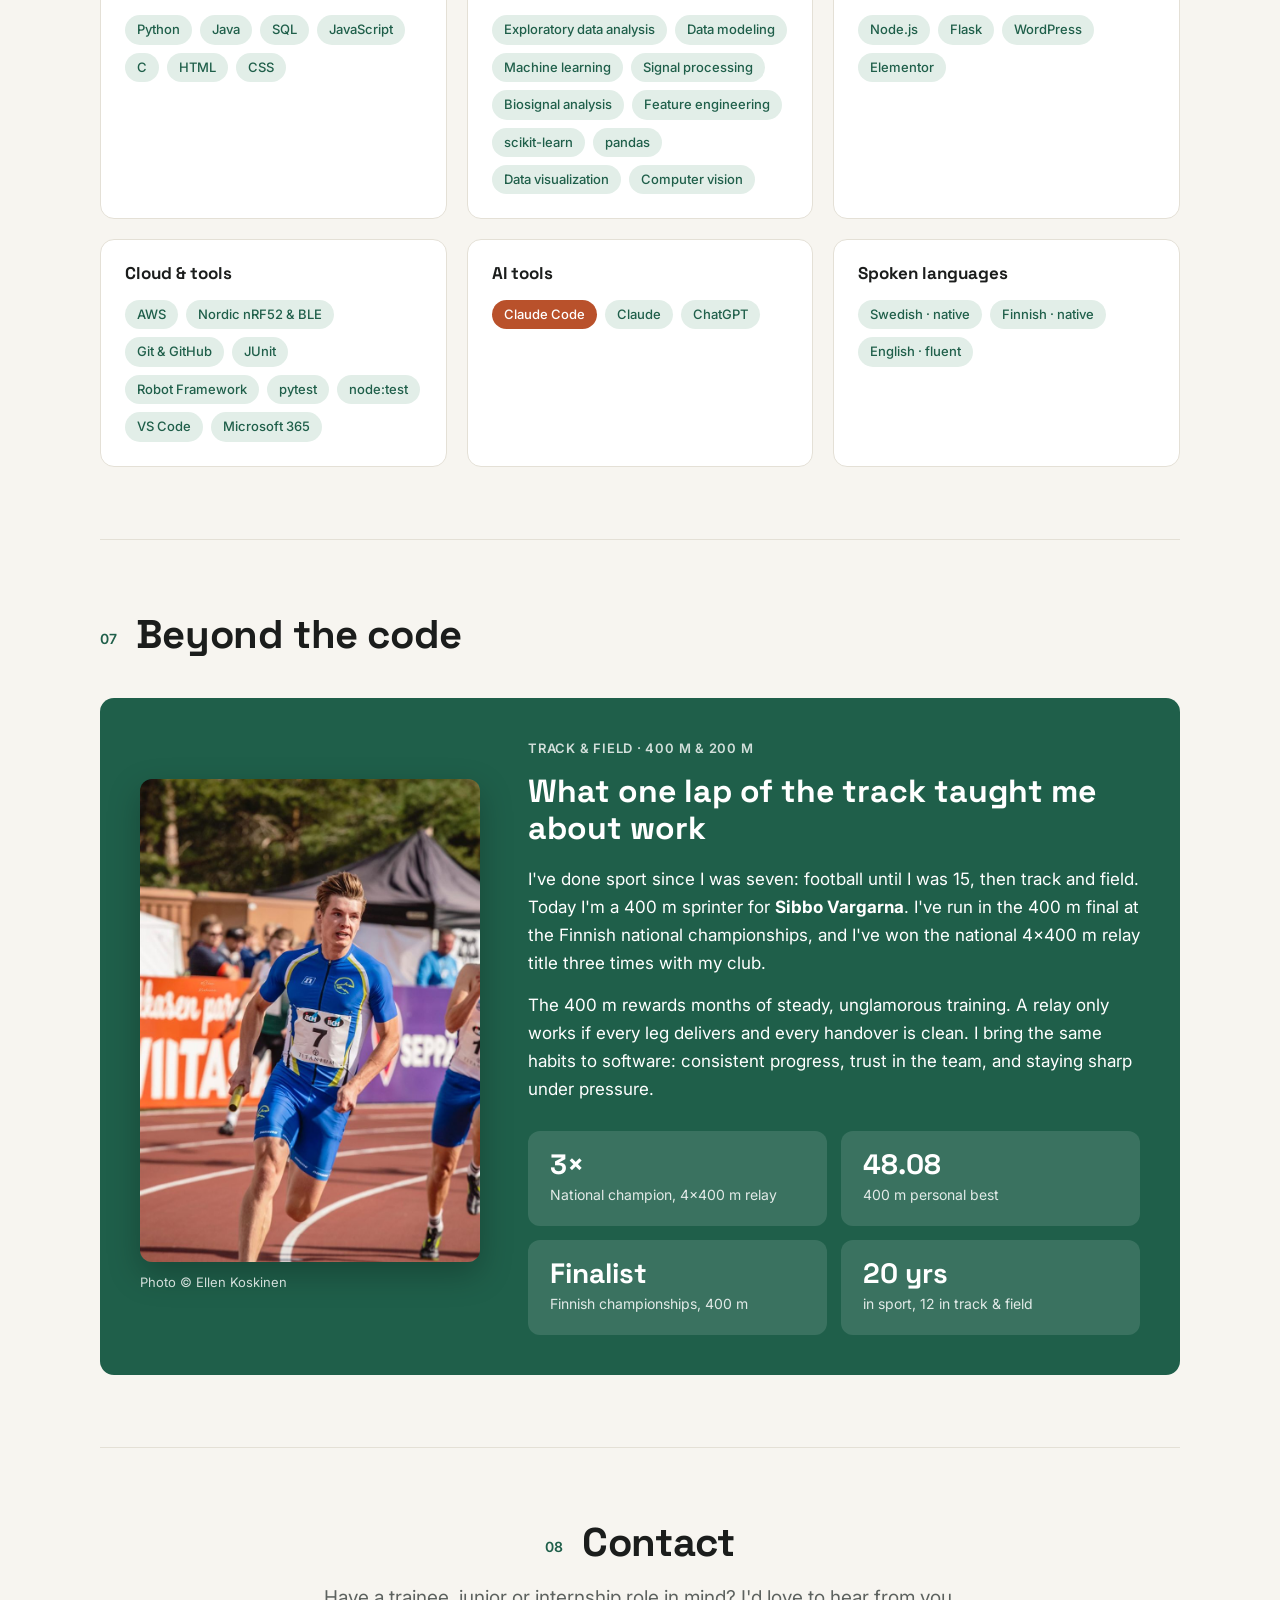
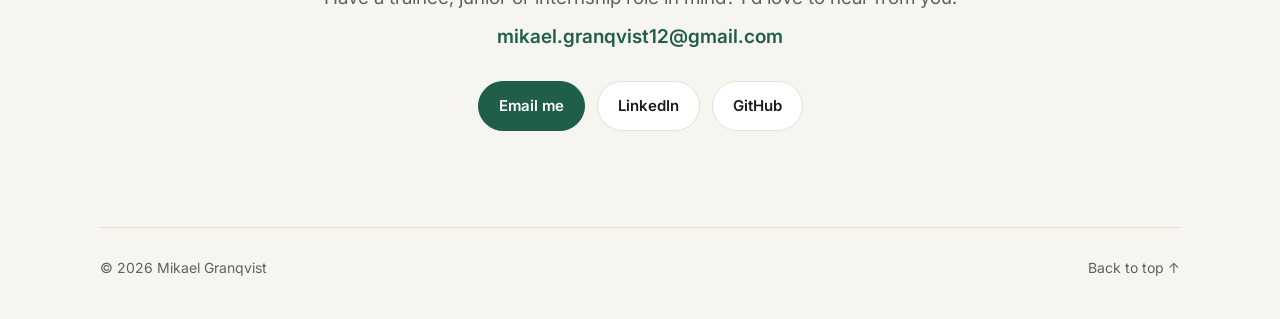
==== commit 0133c0f2: "Drop the full stop from the main heading Co-Authored-By: Claude Opus 5.5 <noreply@anthropic.com>" ====
--- a/index.html
+++ b/index.html
@@ -52,7 +52,7 @@
     <section class="hero wrap">
       <div class="hero-text">
       <p class="eyebrow">Developer · Athlete · Turku, Finland</p>
-      <h1>Hi, I'm Mikael Granqvist.</h1>
+      <h1>Hi, I'm Mikael Granqvist</h1>
       <p class="lead">
         I'm a Master's student in Computer Engineering at Åbo Akademi University, specializing in
         Health Technology. My work ranges from a trilingual website for a personal trainer to
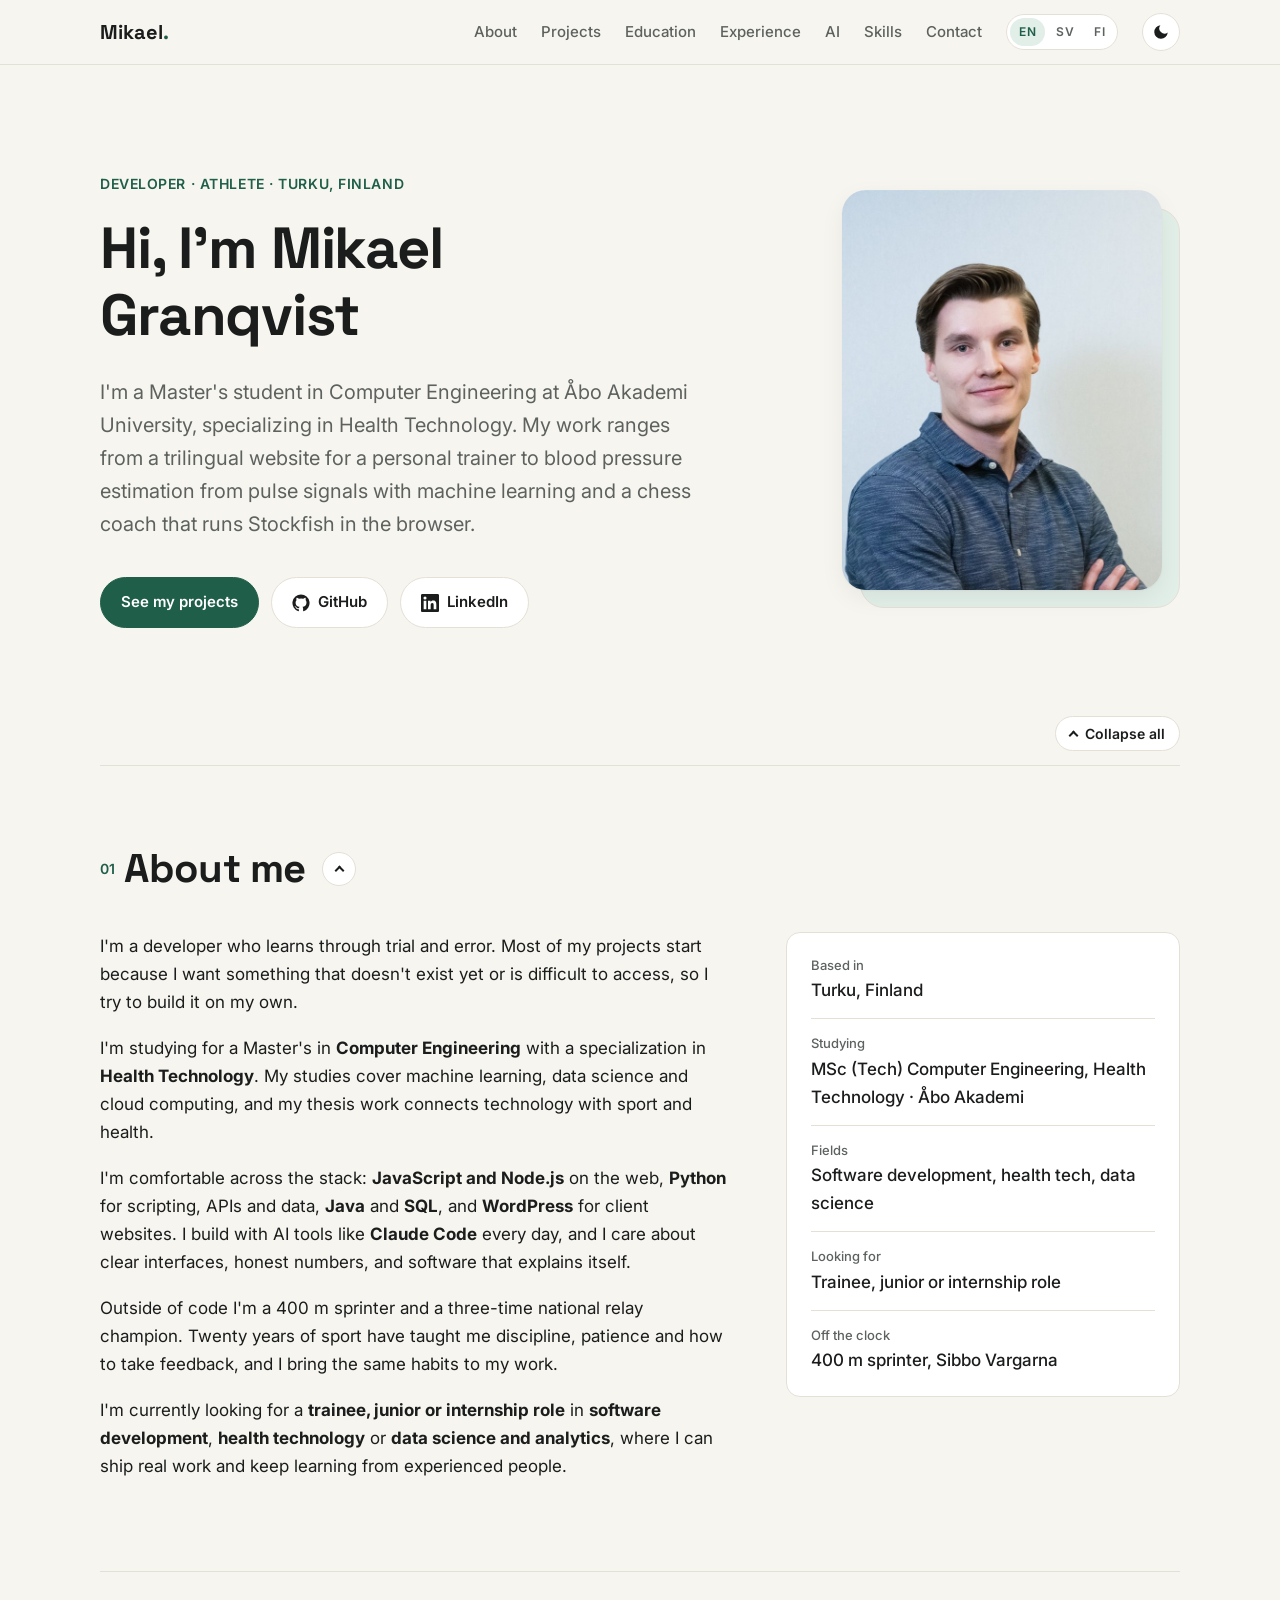
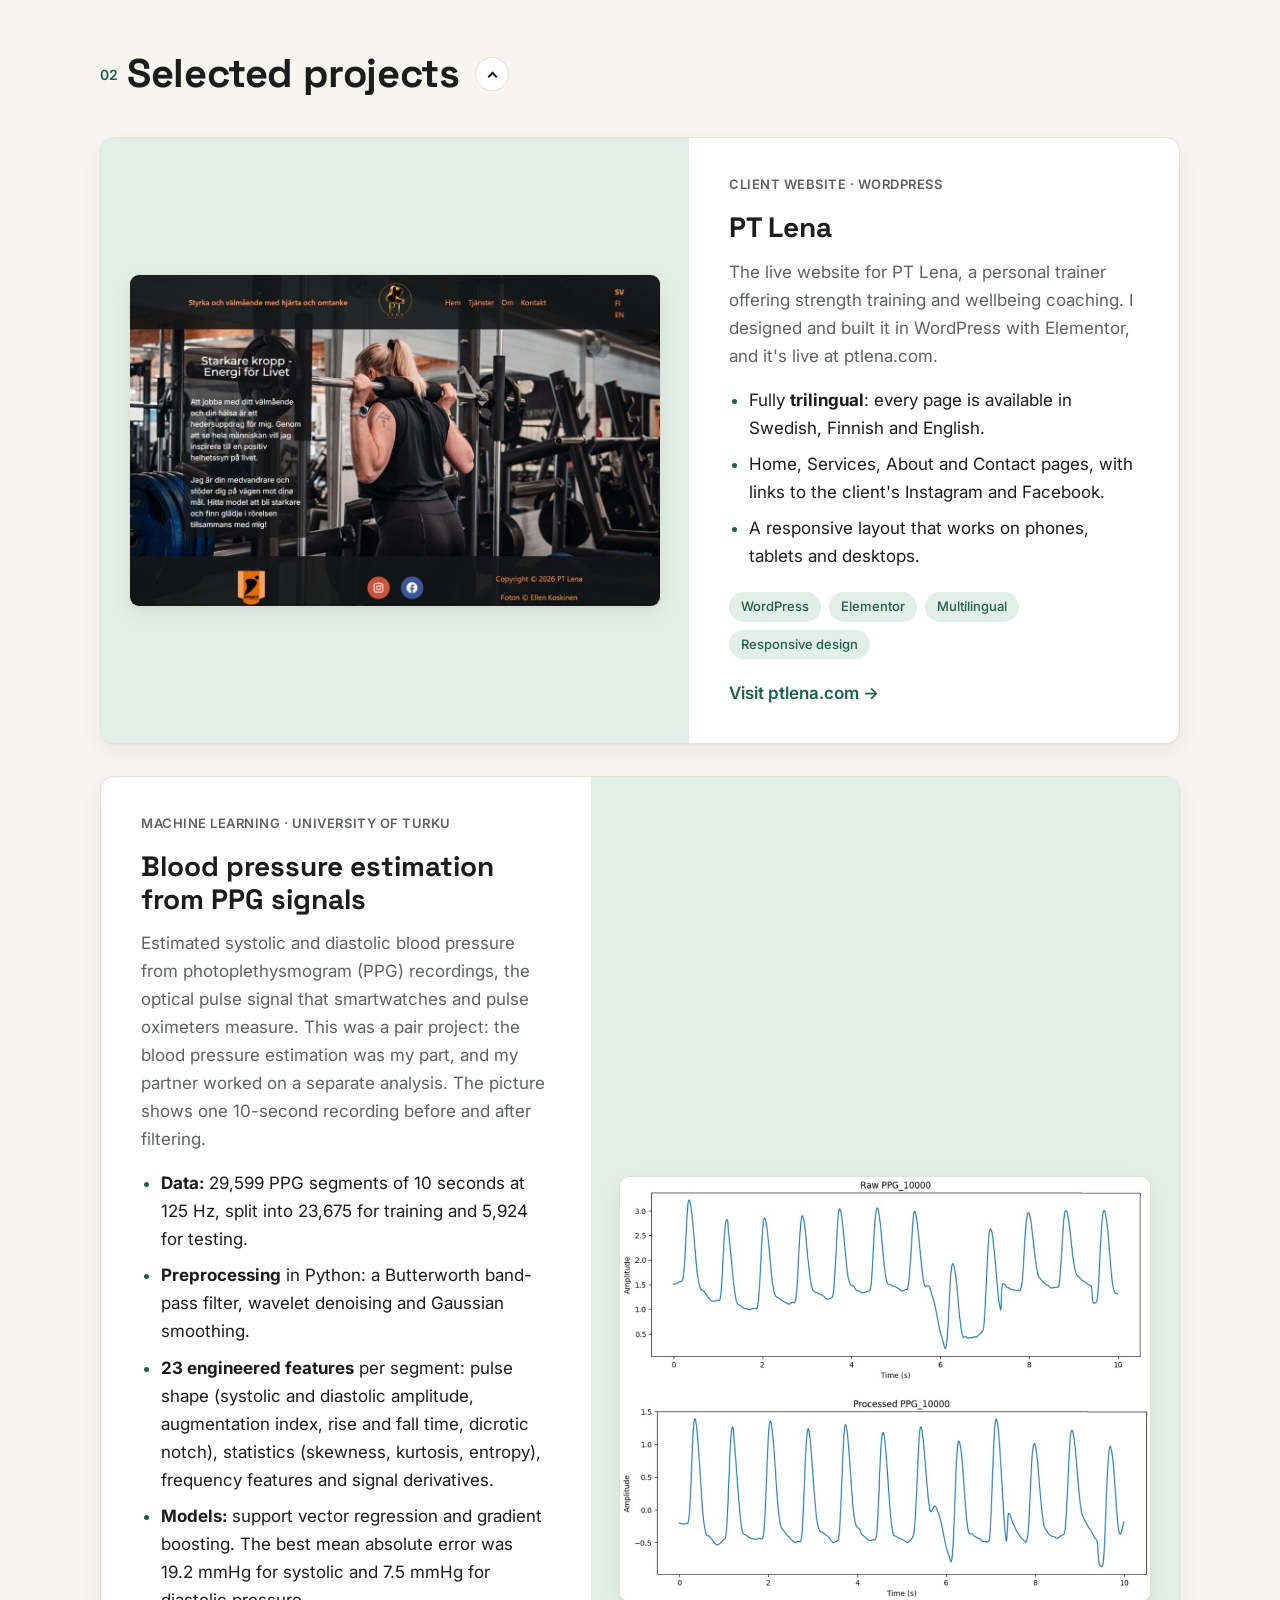
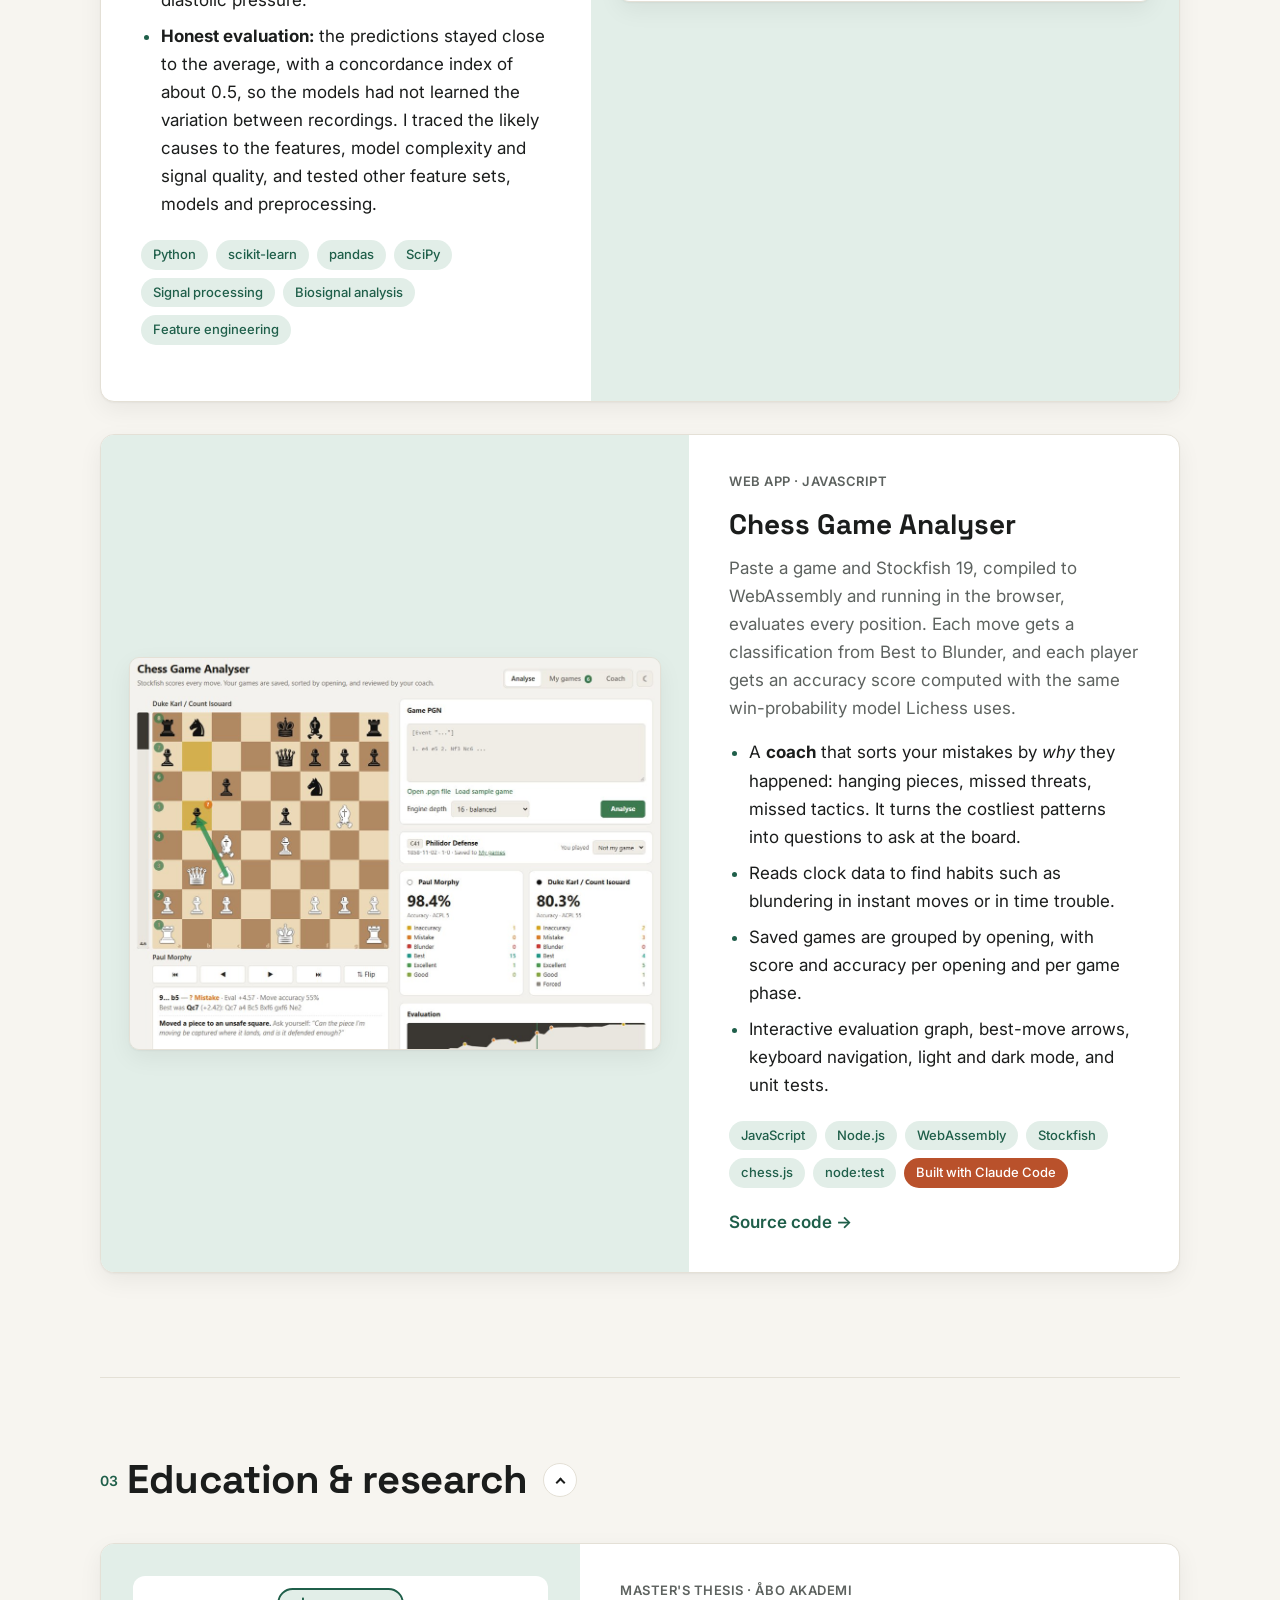
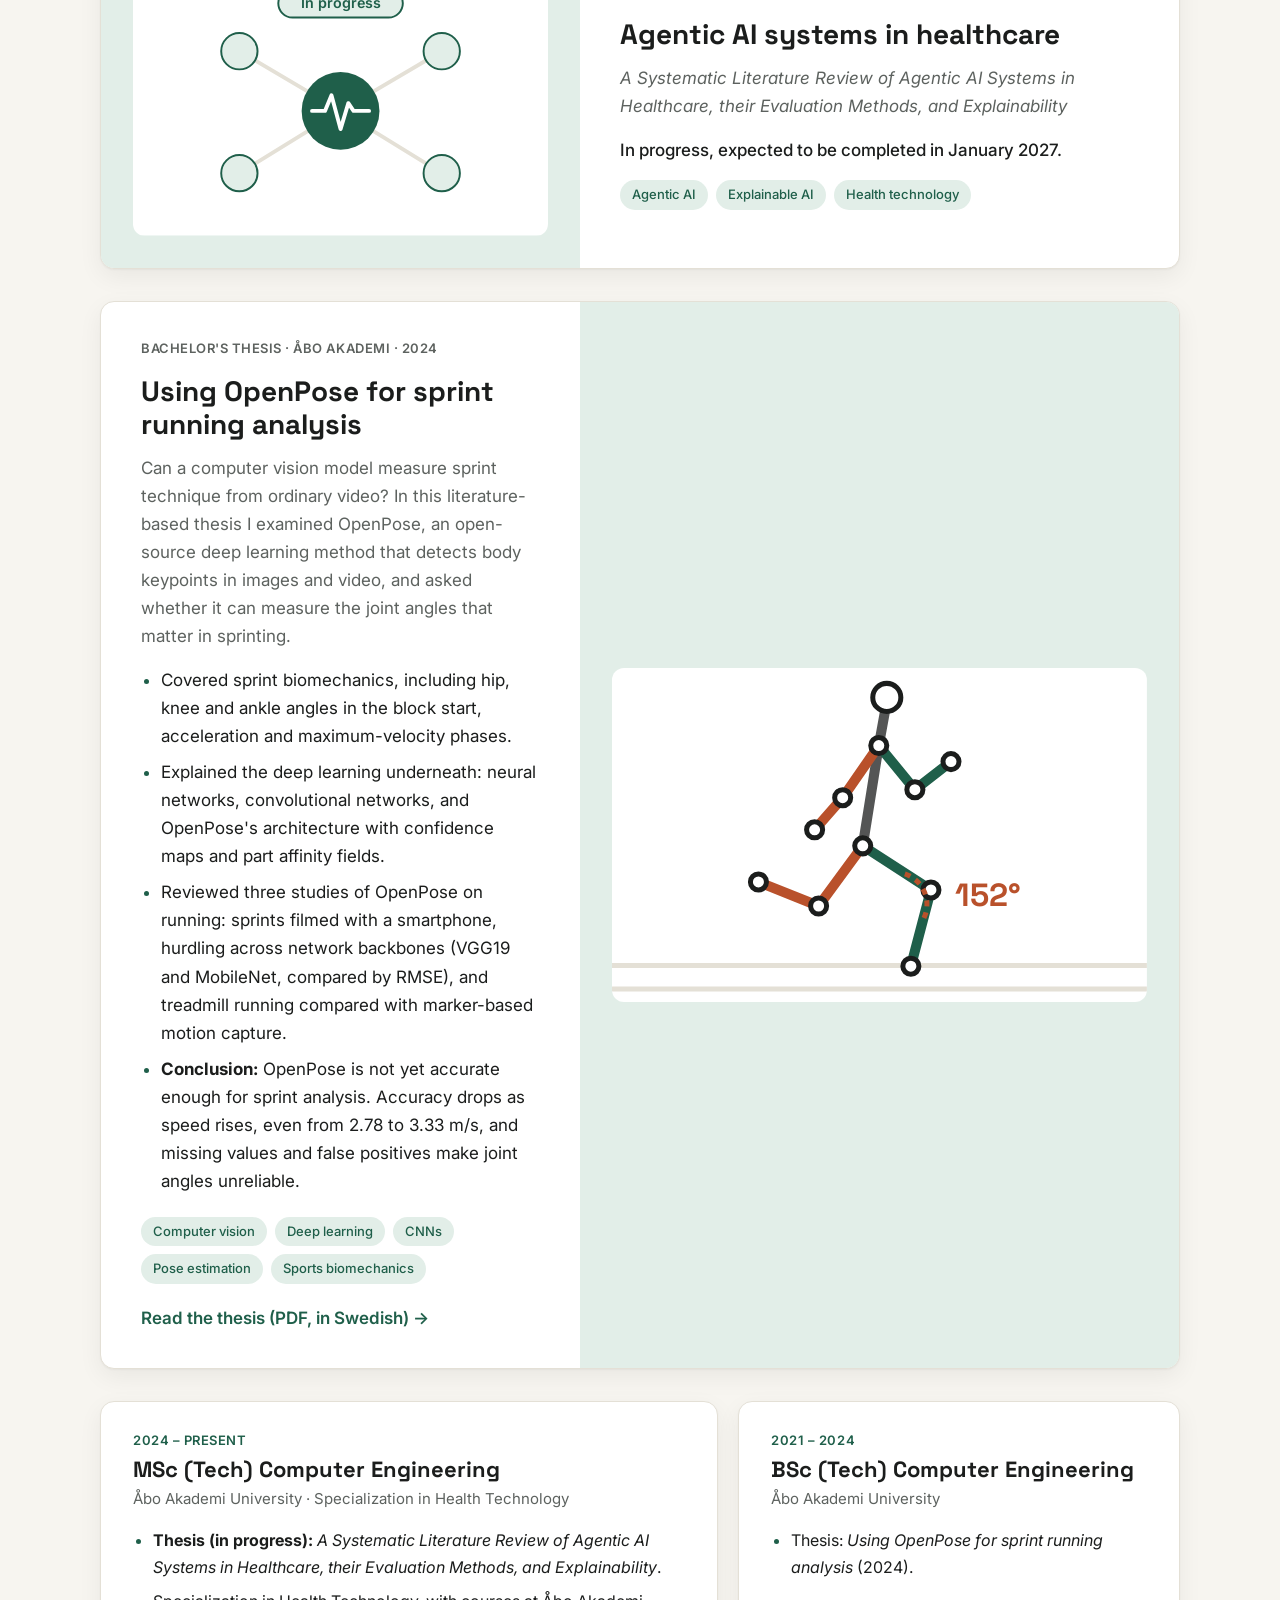
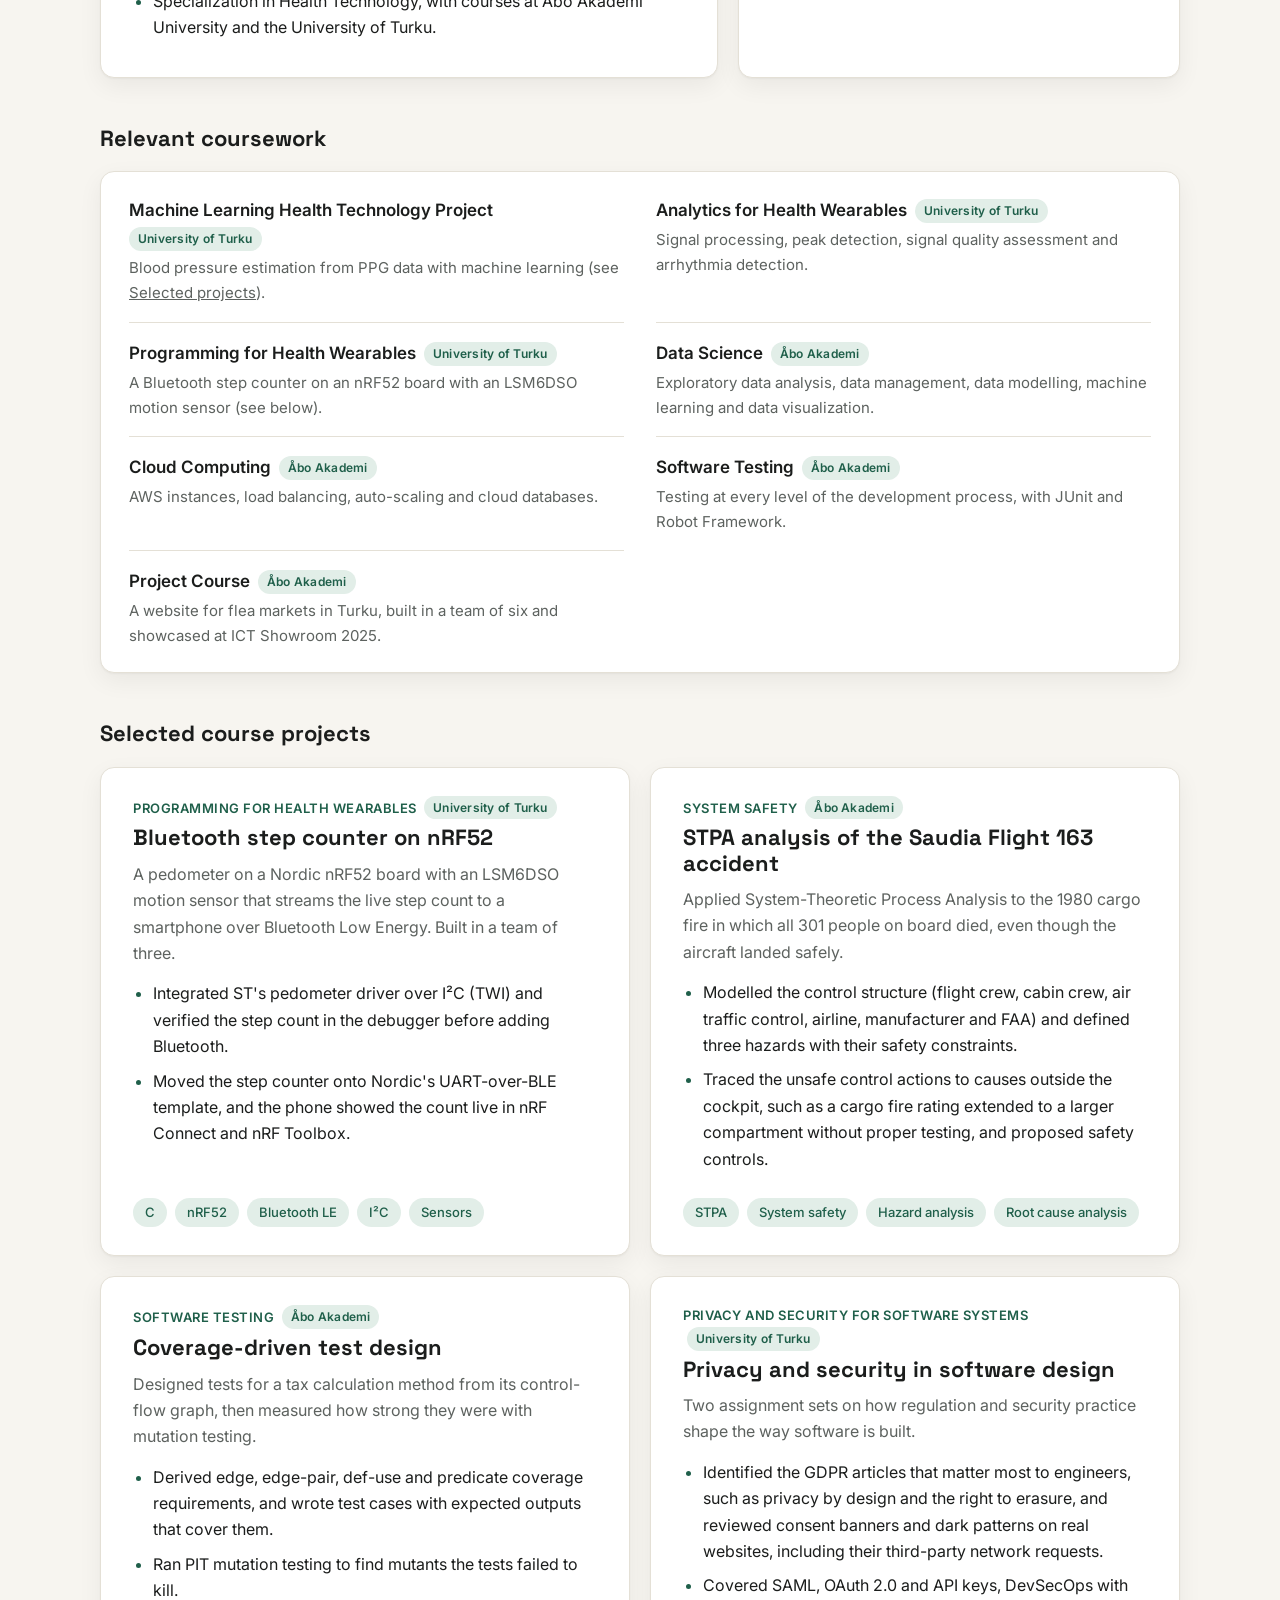
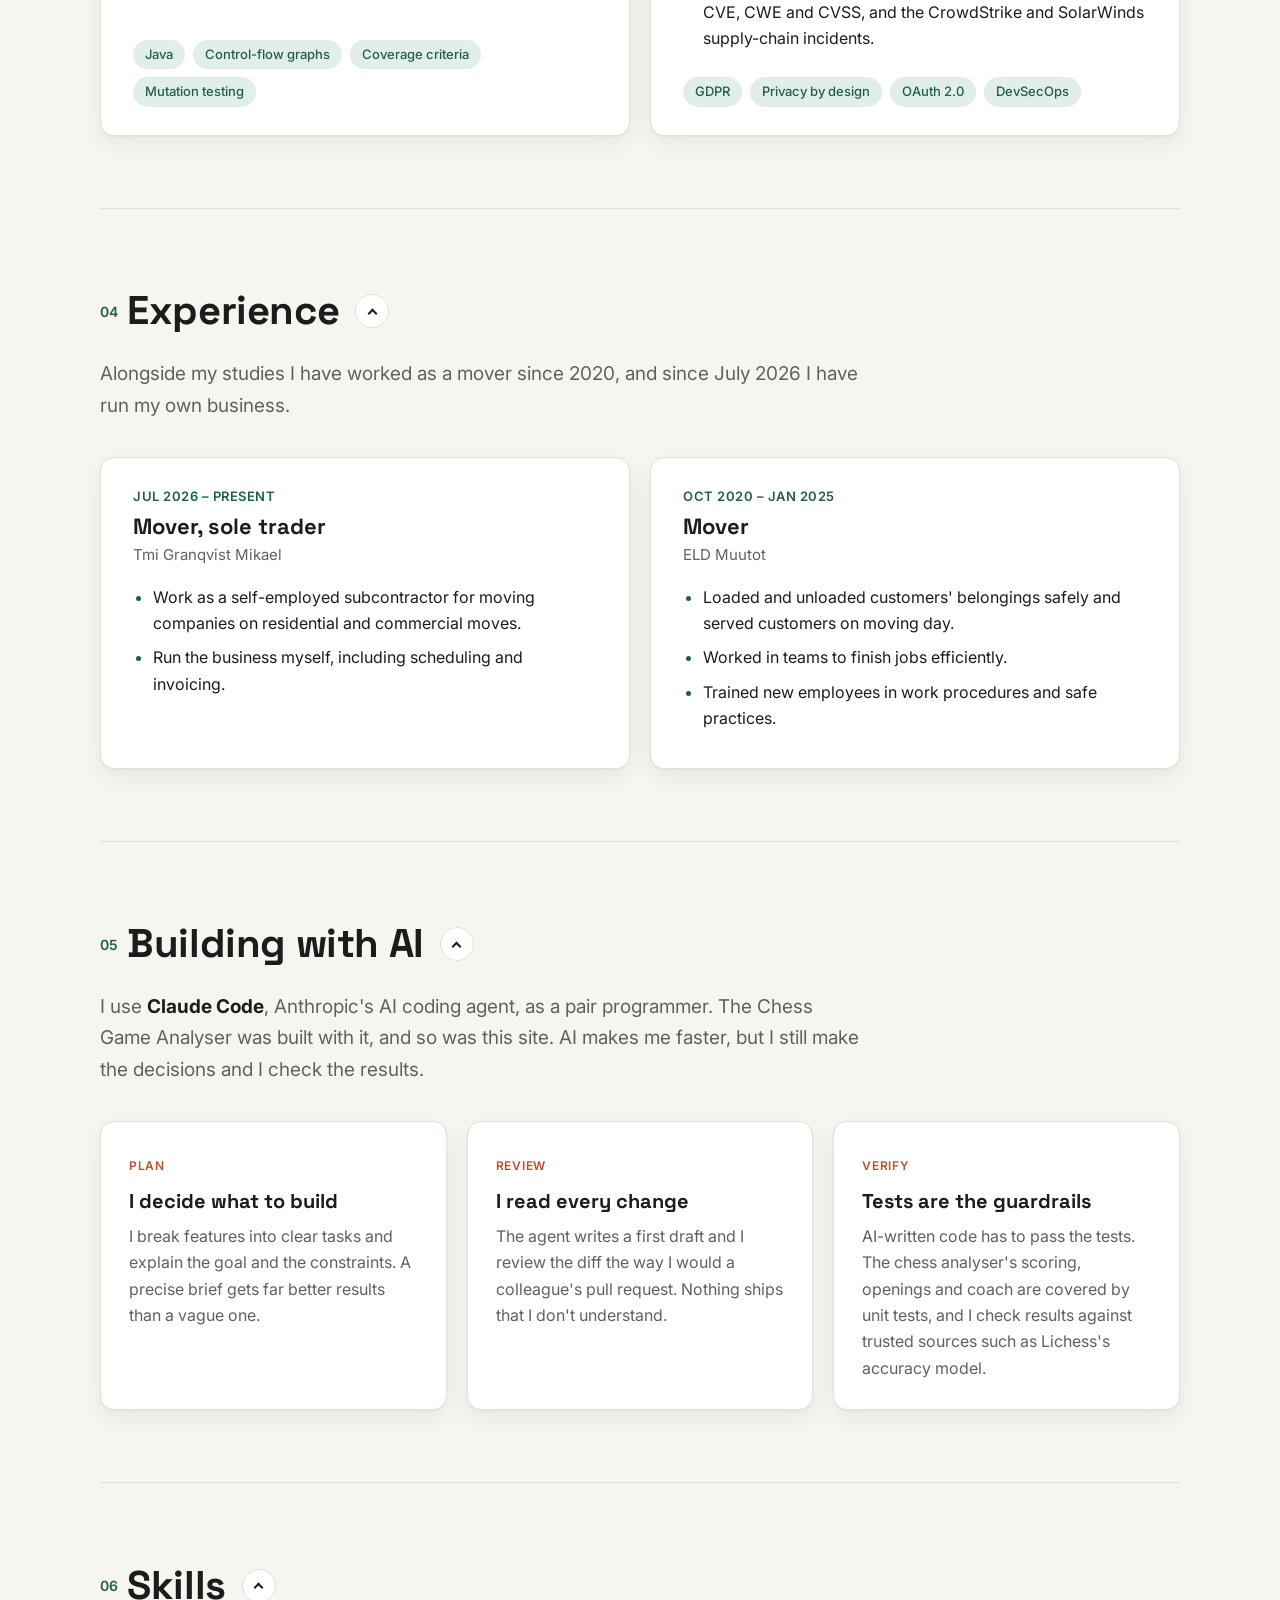
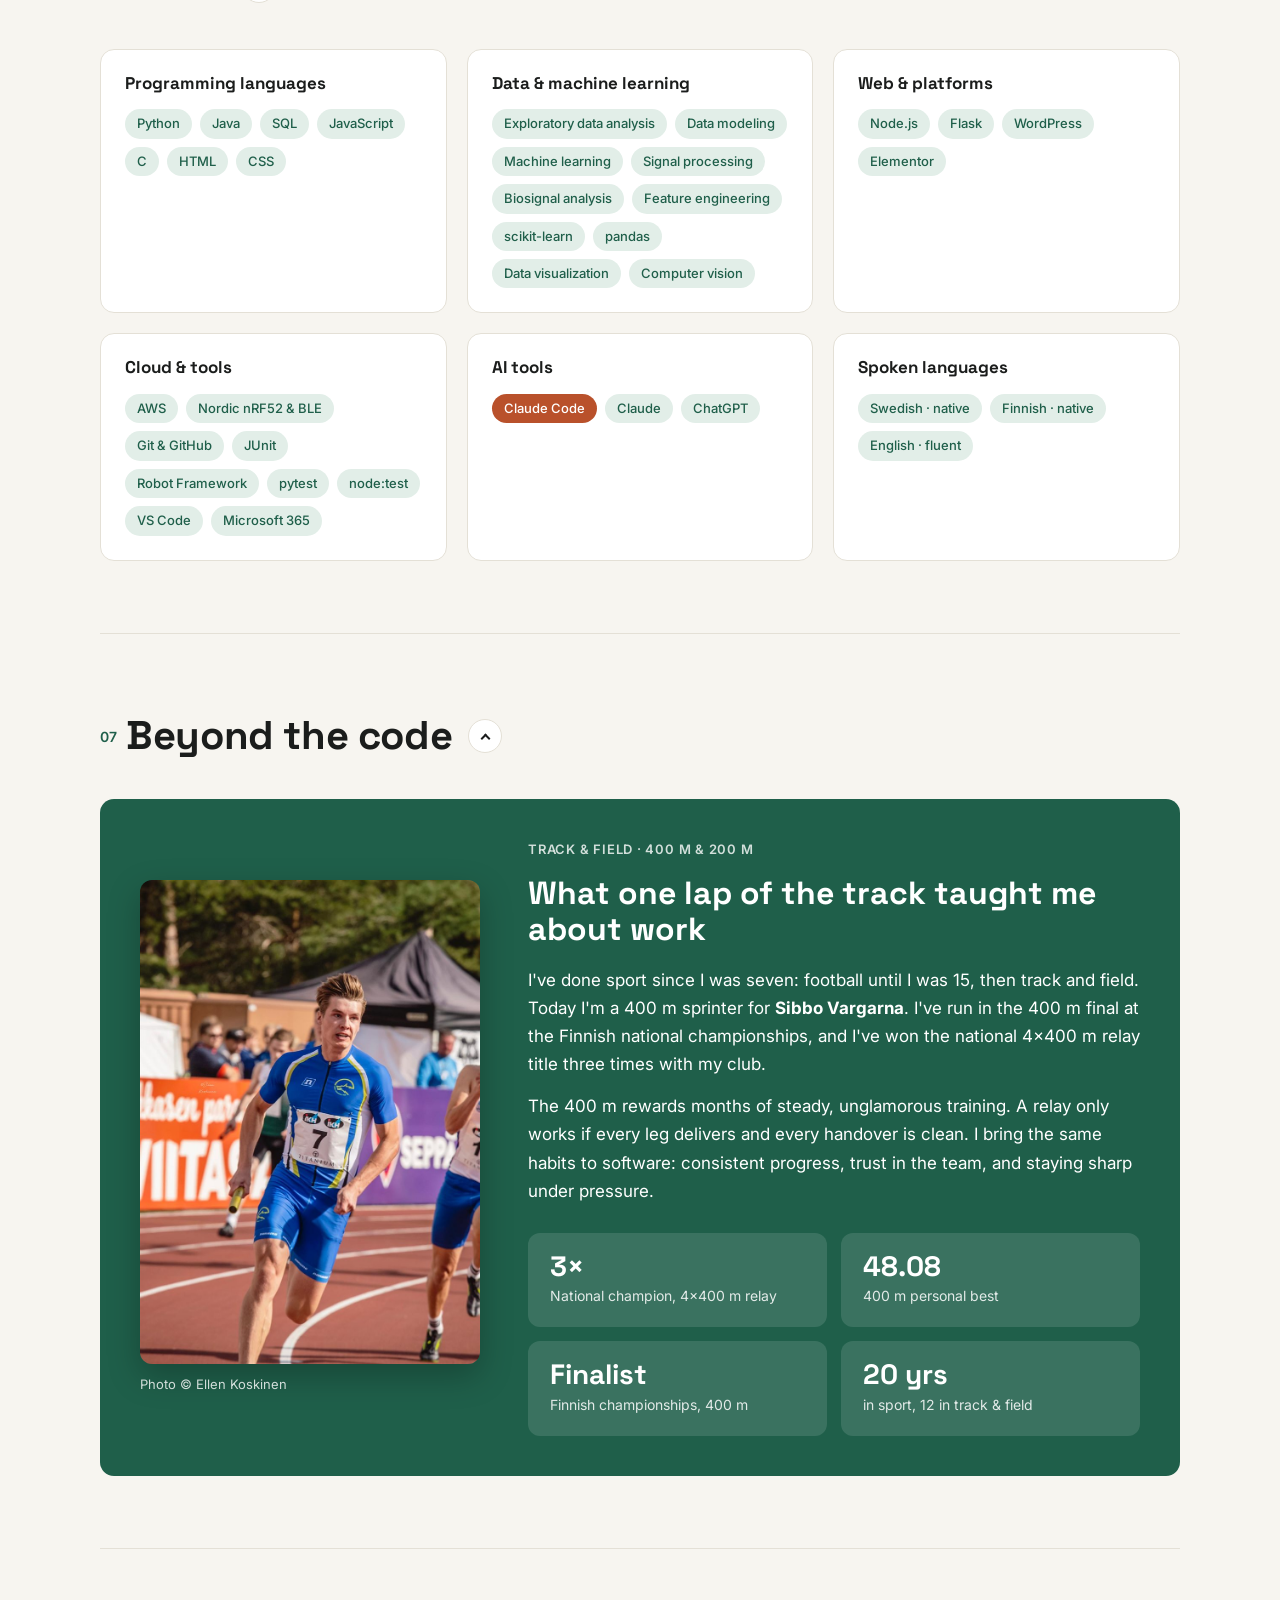
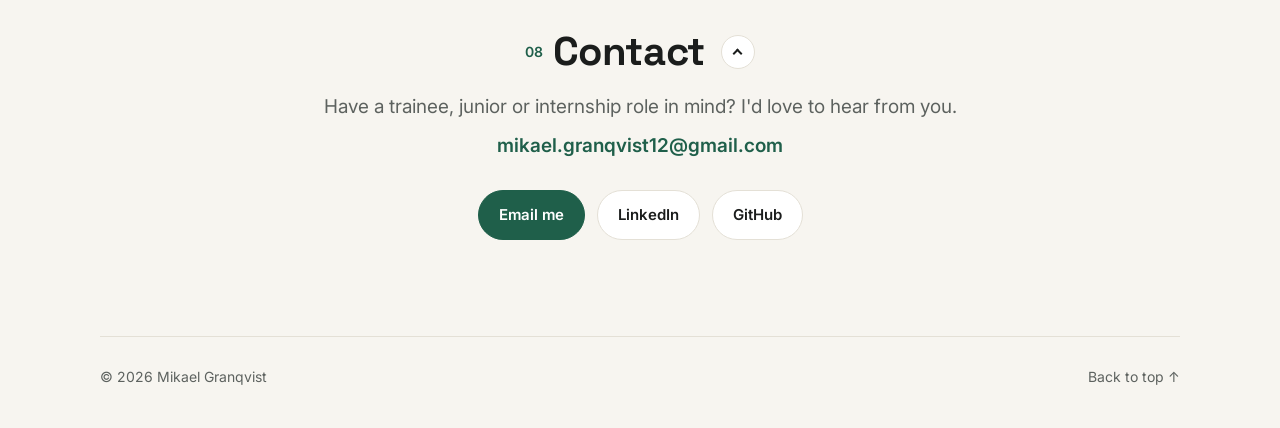
==== commit 750fcb32: "Make sections collapsible and reword the Experience intro Each numbered section heading becomes a to" ====
--- a/index.html
+++ b/index.html
@@ -13,7 +13,7 @@
   <link rel="alternate" hreflang="sv" href="https://mikugh.github.io/sv/">
   <link rel="alternate" hreflang="fi" href="https://mikugh.github.io/fi/">
   <link rel="alternate" hreflang="x-default" href="https://mikugh.github.io/">
-  <link rel="stylesheet" href="style.css?v=3">
+  <link rel="stylesheet" href="style.css?v=4">
   <script>
     // Apply the saved theme before first paint to avoid a flash
     try { const t = localStorage.getItem('theme'); if (t) document.documentElement.dataset.theme = t; } catch (e) {}
@@ -75,6 +75,12 @@
         <img src="mikael.jpg" alt="Portrait of Mikael Granqvist" width="800" height="839">
       </figure>
     </section>
+
+    <div class="wrap section-controls">
+      <button class="toggle-all" id="toggle-all" type="button" data-expand-label="Expand all" data-collapse-label="Collapse all" hidden>
+        <span class="toggle-all-icon" aria-hidden="true"></span><span class="toggle-all-label">Collapse all</span>
+      </button>
+    </div>
 
     <!-- ABOUT -->
     <section id="about" class="wrap section">
@@ -349,7 +355,7 @@
     <section id="experience" class="wrap section">
       <h2 class="section-title"><span>04</span> Experience</h2>
       <p class="section-lead">
-        Alongside my studies I have worked in moving since 2020, and since July 2026 I have run my own business.
+        Alongside my studies I have worked as a mover since 2020, and since July 2026 I have run my own business.
       </p>
       <div class="edu-grid exp-grid">
         <div class="edu-card">
@@ -485,6 +491,6 @@
     <a href="#top">Back to top ↑</a>
   </footer>
 
-  <script src="script.js?v=3"></script>
+  <script src="script.js?v=4"></script>
 </body>
 </html>
--- a/style.css
+++ b/style.css
@@ -209,7 +209,8 @@
 
 .tags li.tag-ai { background: var(--warm); color: var(--on-warm); }
 
-.section-lead { font-size: 19px; color: var(--muted); max-width: 64ch; margin: -16px 0 36px; }
+.section-lead { font-size: 19px; color: var(--muted); max-width: 64ch; margin: 0 0 36px; }
+.section:has(.section-lead) .section-title { margin-bottom: 24px; }
 .section-lead strong { color: var(--ink); }
 
 /* AI */
@@ -319,6 +320,44 @@
 .contact-email { display: inline-block; margin-top: 8px; color: var(--accent); font-weight: 600; text-decoration: none; word-break: break-all; }
 .contact-email:hover { text-decoration: underline; }
 
+/* Collapsible sections (the script wraps each section's content and adds the buttons) */
+.section-controls { display: flex; justify-content: flex-end; padding-bottom: 14px; }
+.toggle-all {
+  display: inline-flex; align-items: center; gap: 8px;
+  padding: 8px 14px; border: 1px solid var(--line); border-radius: 999px;
+  background: var(--surface); color: var(--ink); font: 600 14px "Inter", sans-serif; cursor: pointer;
+}
+.toggle-all[hidden] { display: none; }
+.toggle-all:hover { border-color: var(--accent); }
+.toggle-all-icon::before, .section-title .chevron::before {
+  content: ""; display: block; width: 7px; height: 7px;
+  border-right: 2px solid currentColor; border-bottom: 2px solid currentColor;
+  transform: translateY(2px) rotate(-135deg); transition: transform .3s ease;
+}
+.toggle-all[data-mode="expand"] .toggle-all-icon::before { transform: translateY(-2px) rotate(45deg); }
+
+.section { transition: padding .3s ease; }
+.section-title { transition: margin .3s ease; }
+.section-toggle {
+  display: inline-flex; align-items: center; padding: 0; margin: 0;
+  border: 0; background: none; color: inherit; cursor: pointer;
+  font: inherit; letter-spacing: inherit; line-height: inherit; text-align: left;
+}
+.section-toggle:focus-visible { outline: 2px solid var(--accent); outline-offset: 6px; border-radius: 8px; }
+.section-title .chevron {
+  display: inline-grid; place-items: center; flex: none;
+  width: 34px; height: 34px; margin: 0 0 0 16px; border-radius: 50%;
+  border: 1px solid var(--line); background: var(--surface); color: var(--ink);
+}
+.section-toggle:hover .chevron, .section.collapsed:hover .chevron { border-color: var(--accent); }
+.section.collapsed .section-title .chevron::before { transform: translateY(-2px) rotate(45deg); }
+.section-body { display: grid; grid-template-rows: 1fr; transition: grid-template-rows .3s ease; }
+.section-inner { min-height: 0; }
+.section.collapsed .section-inner, .section.animating .section-inner { overflow: hidden; }
+.section.collapsed .section-body { grid-template-rows: 0fr; }
+.section.collapsed { padding-top: 28px; padding-bottom: 28px; cursor: pointer; }
+.section.collapsed .section-title { margin-bottom: 0; }
+
 /* Footer */
 .footer {
   display: flex; justify-content: space-between; gap: 16px;
@@ -335,6 +374,7 @@
 @media (prefers-reduced-motion: reduce) {
   html { scroll-behavior: auto; }
   .reveal { opacity: 1; transform: none; transition: none; }
+  .section, .section-title, .section-body, .toggle-all-icon::before, .section-title .chevron::before { transition: none; }
 }
 
 /* Responsive */
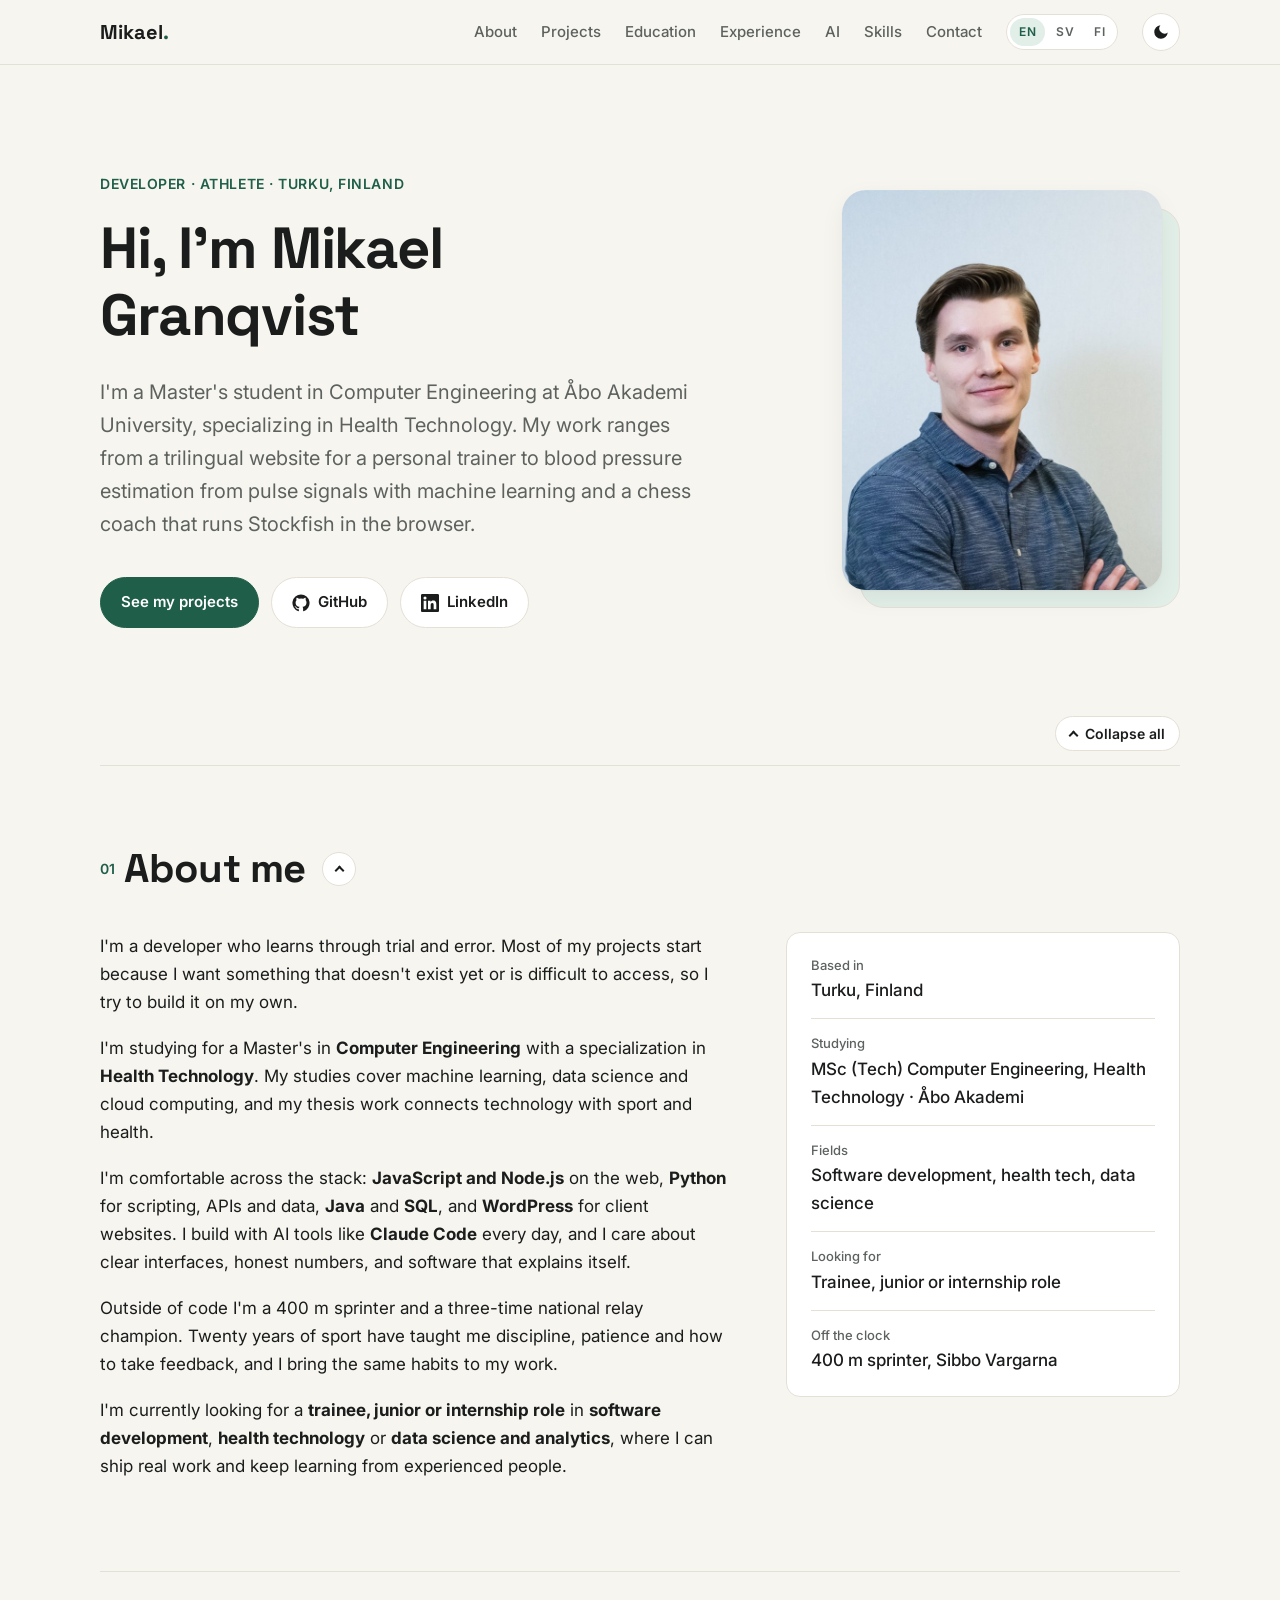
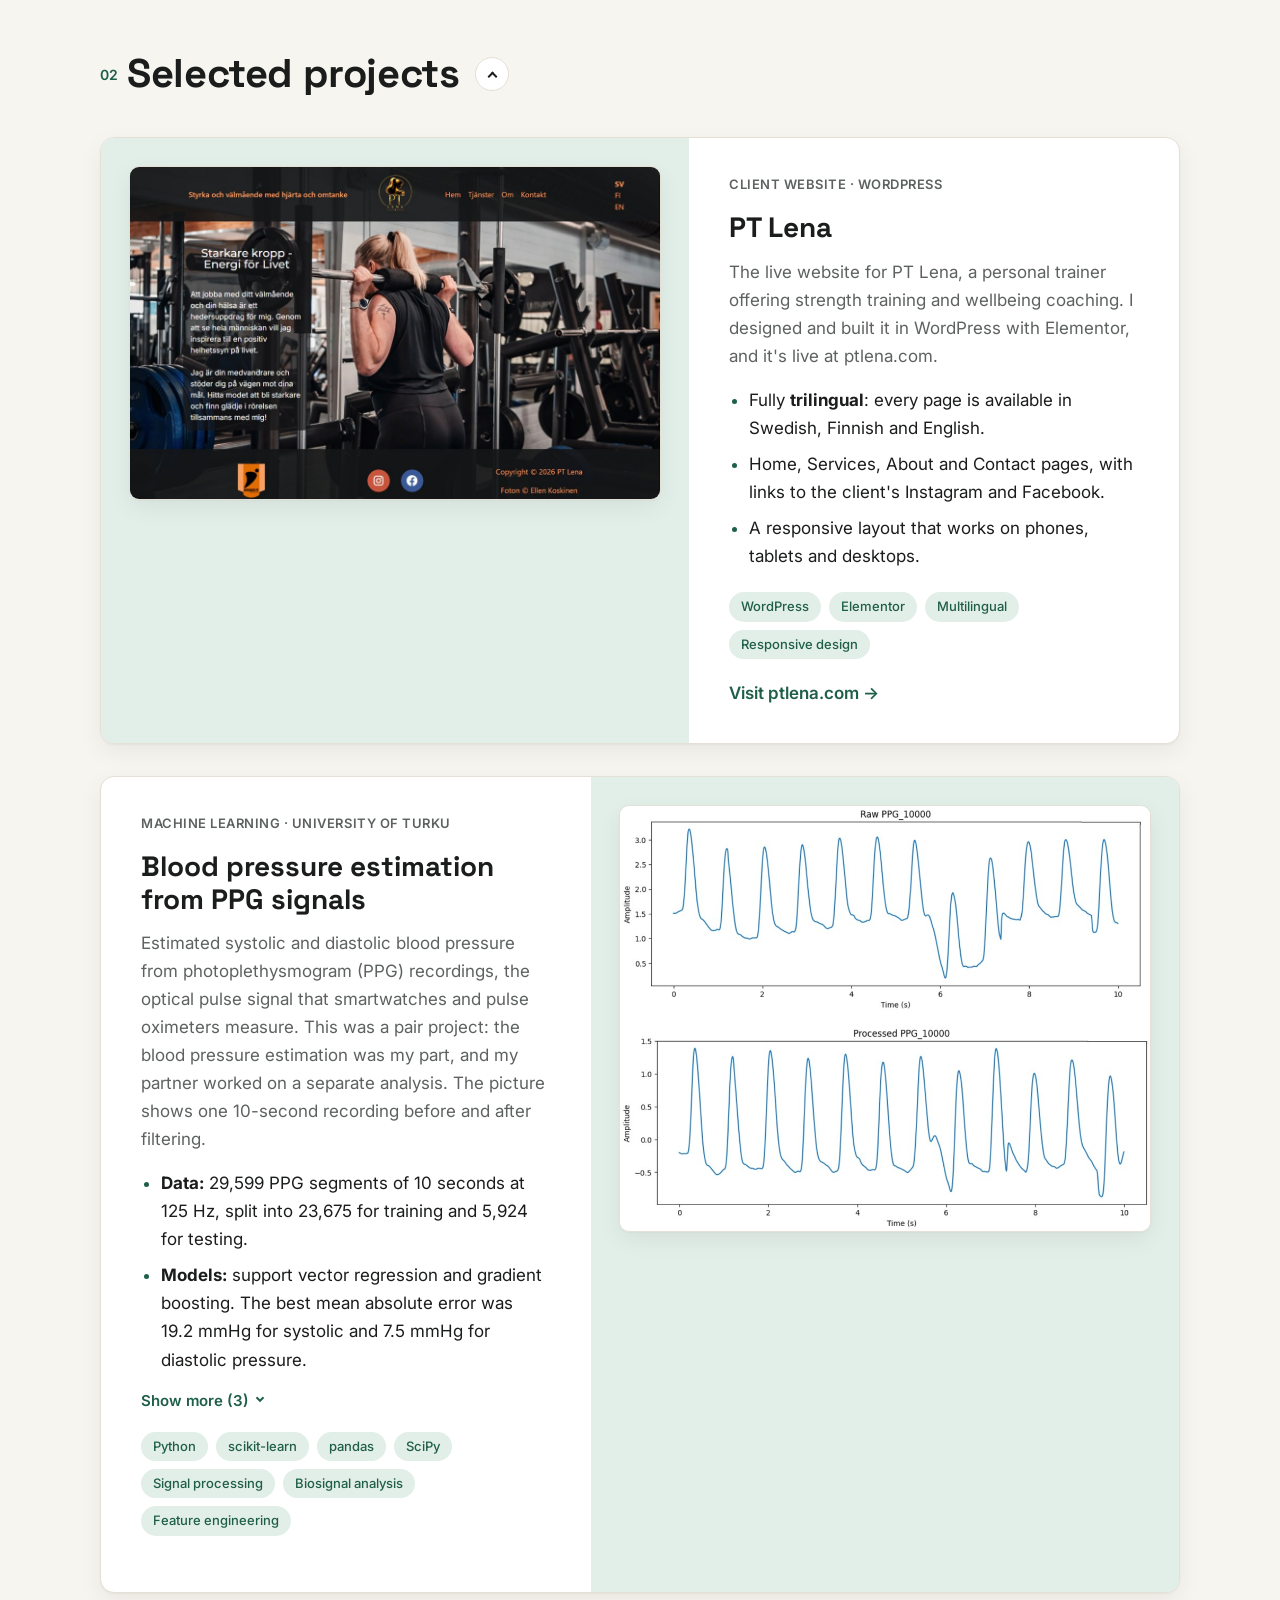
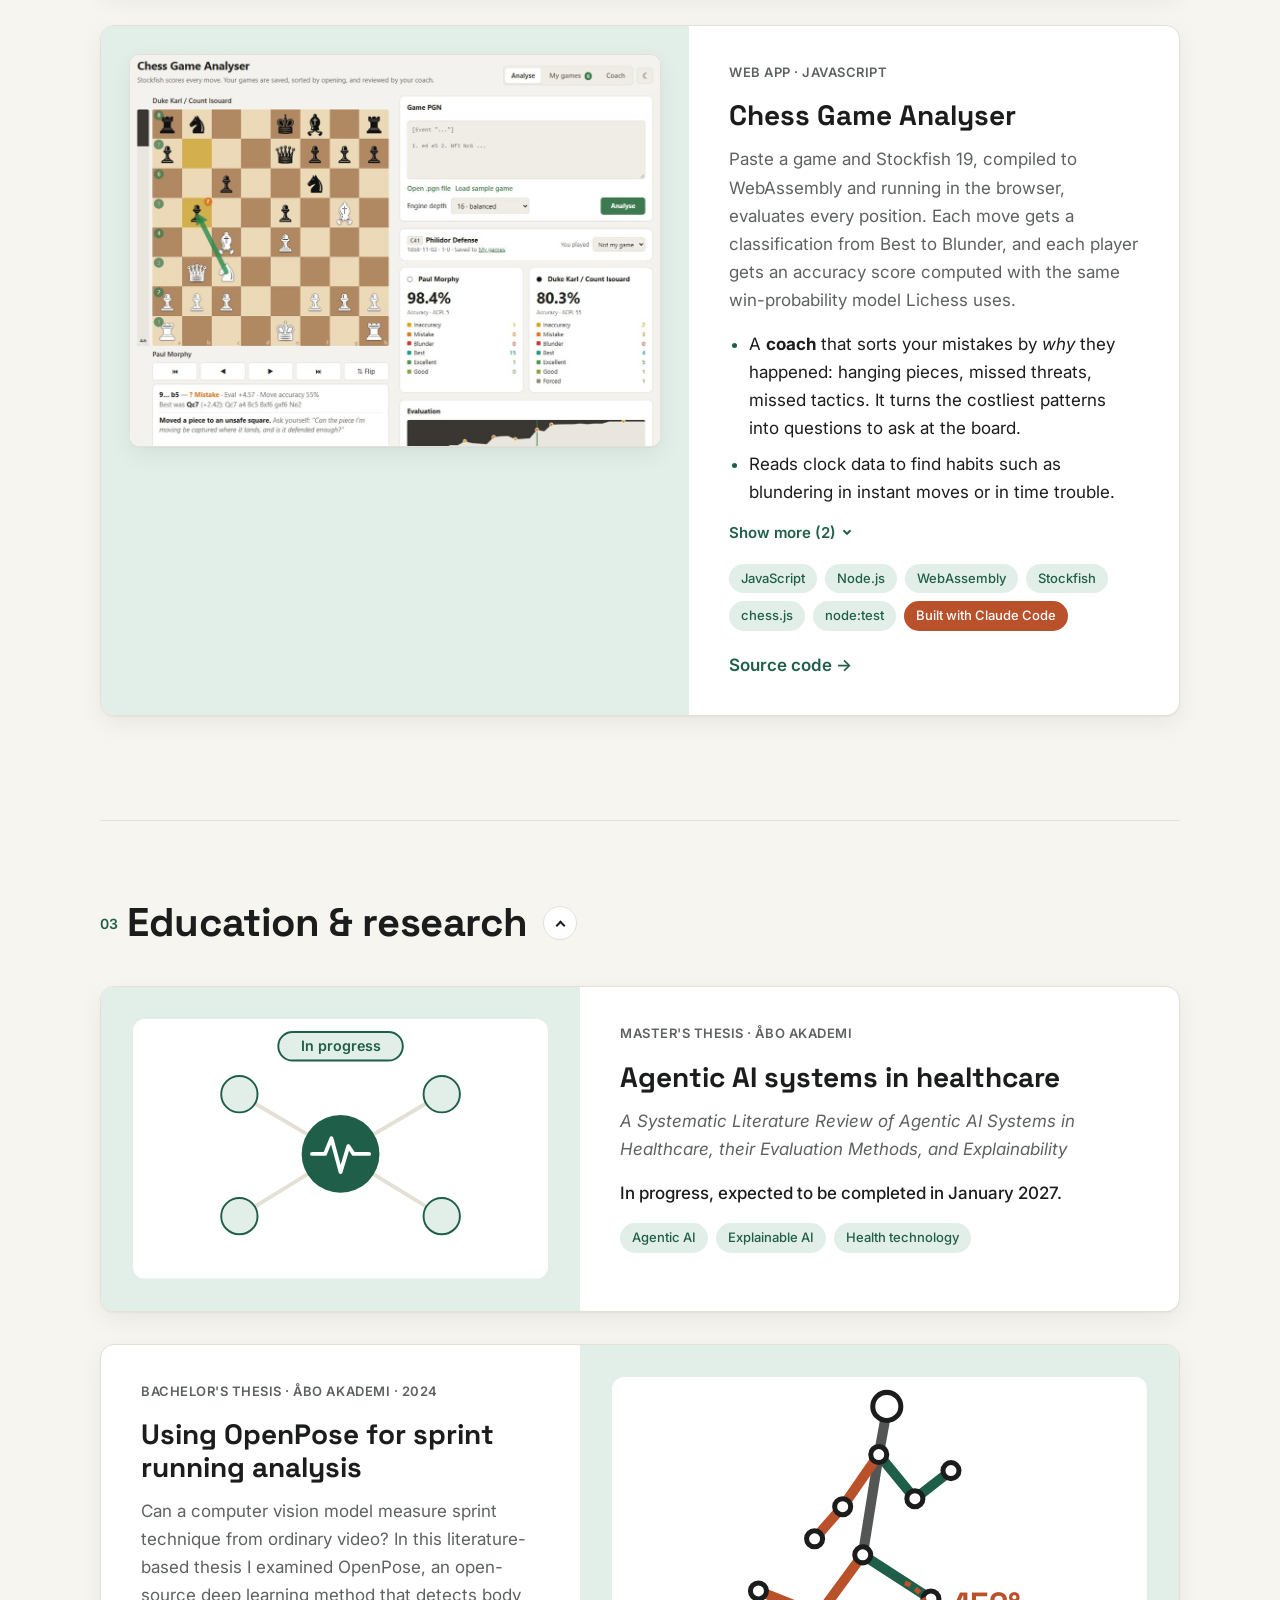
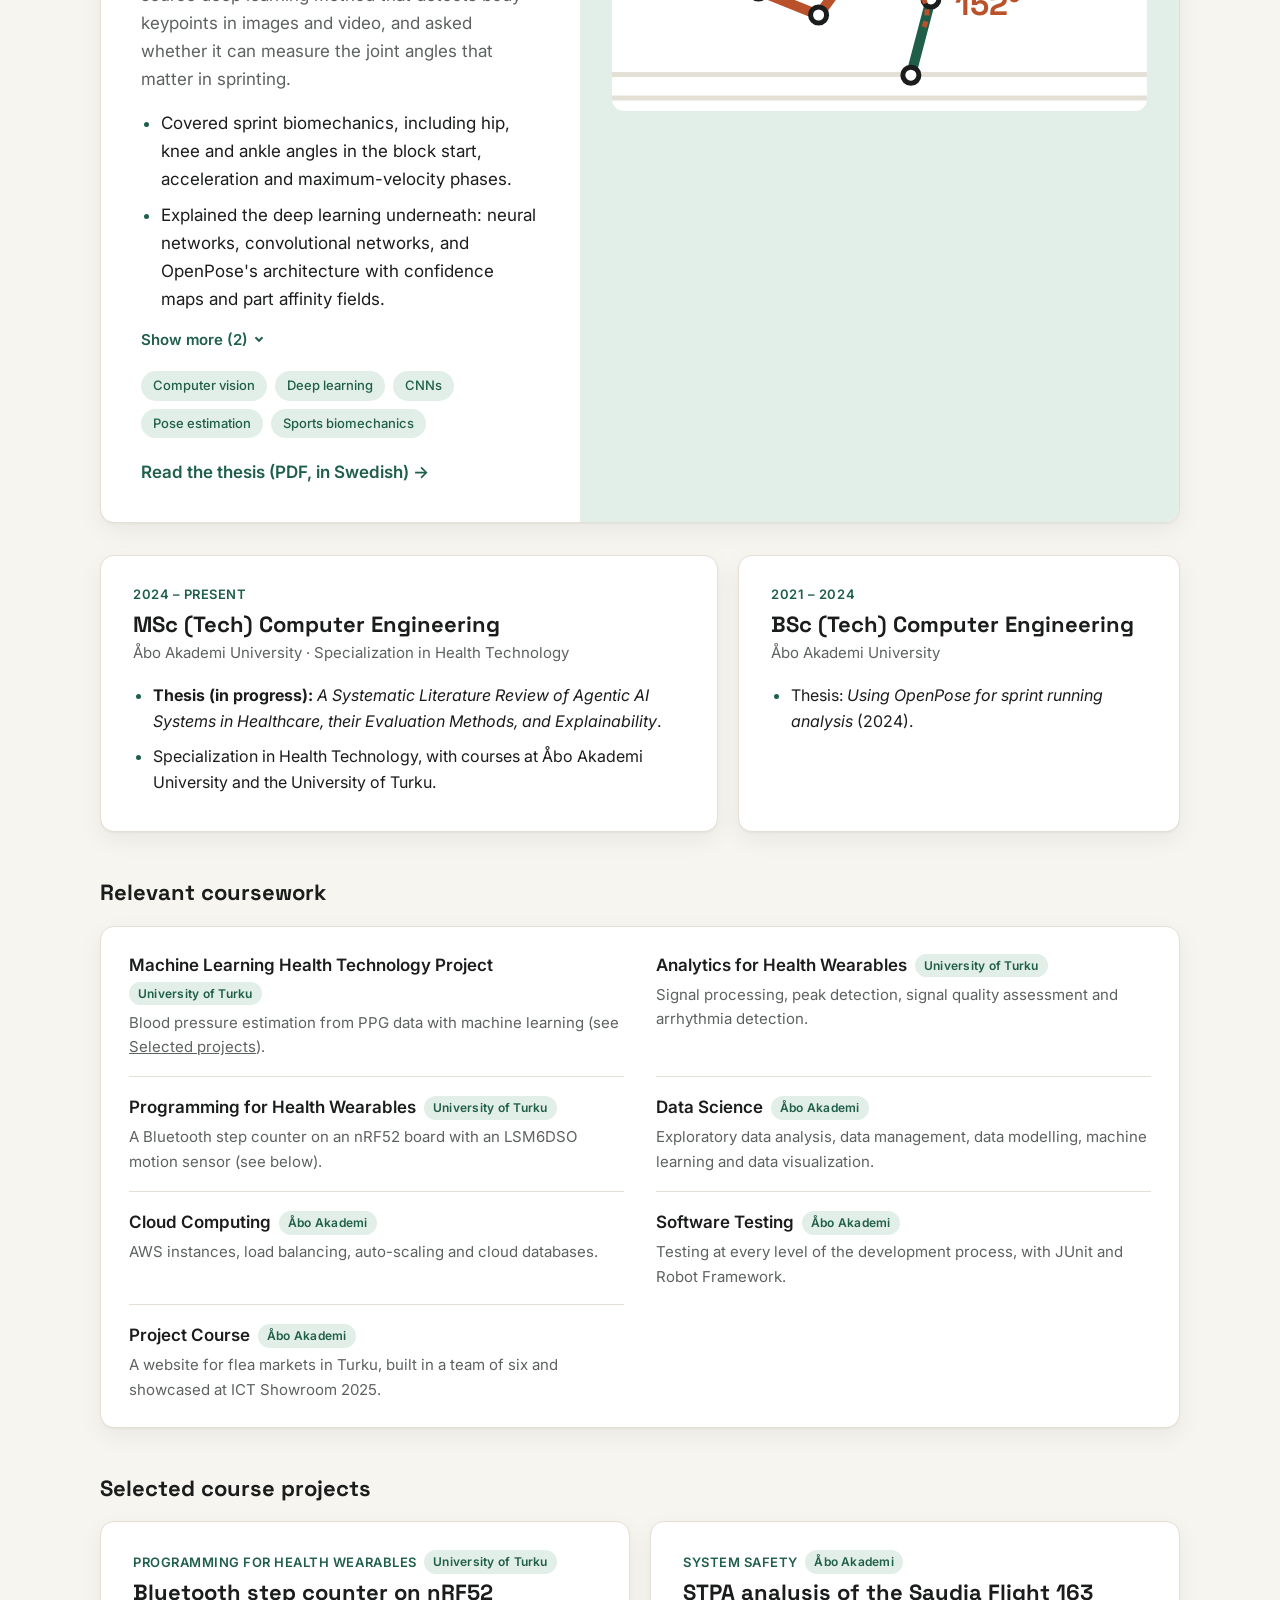
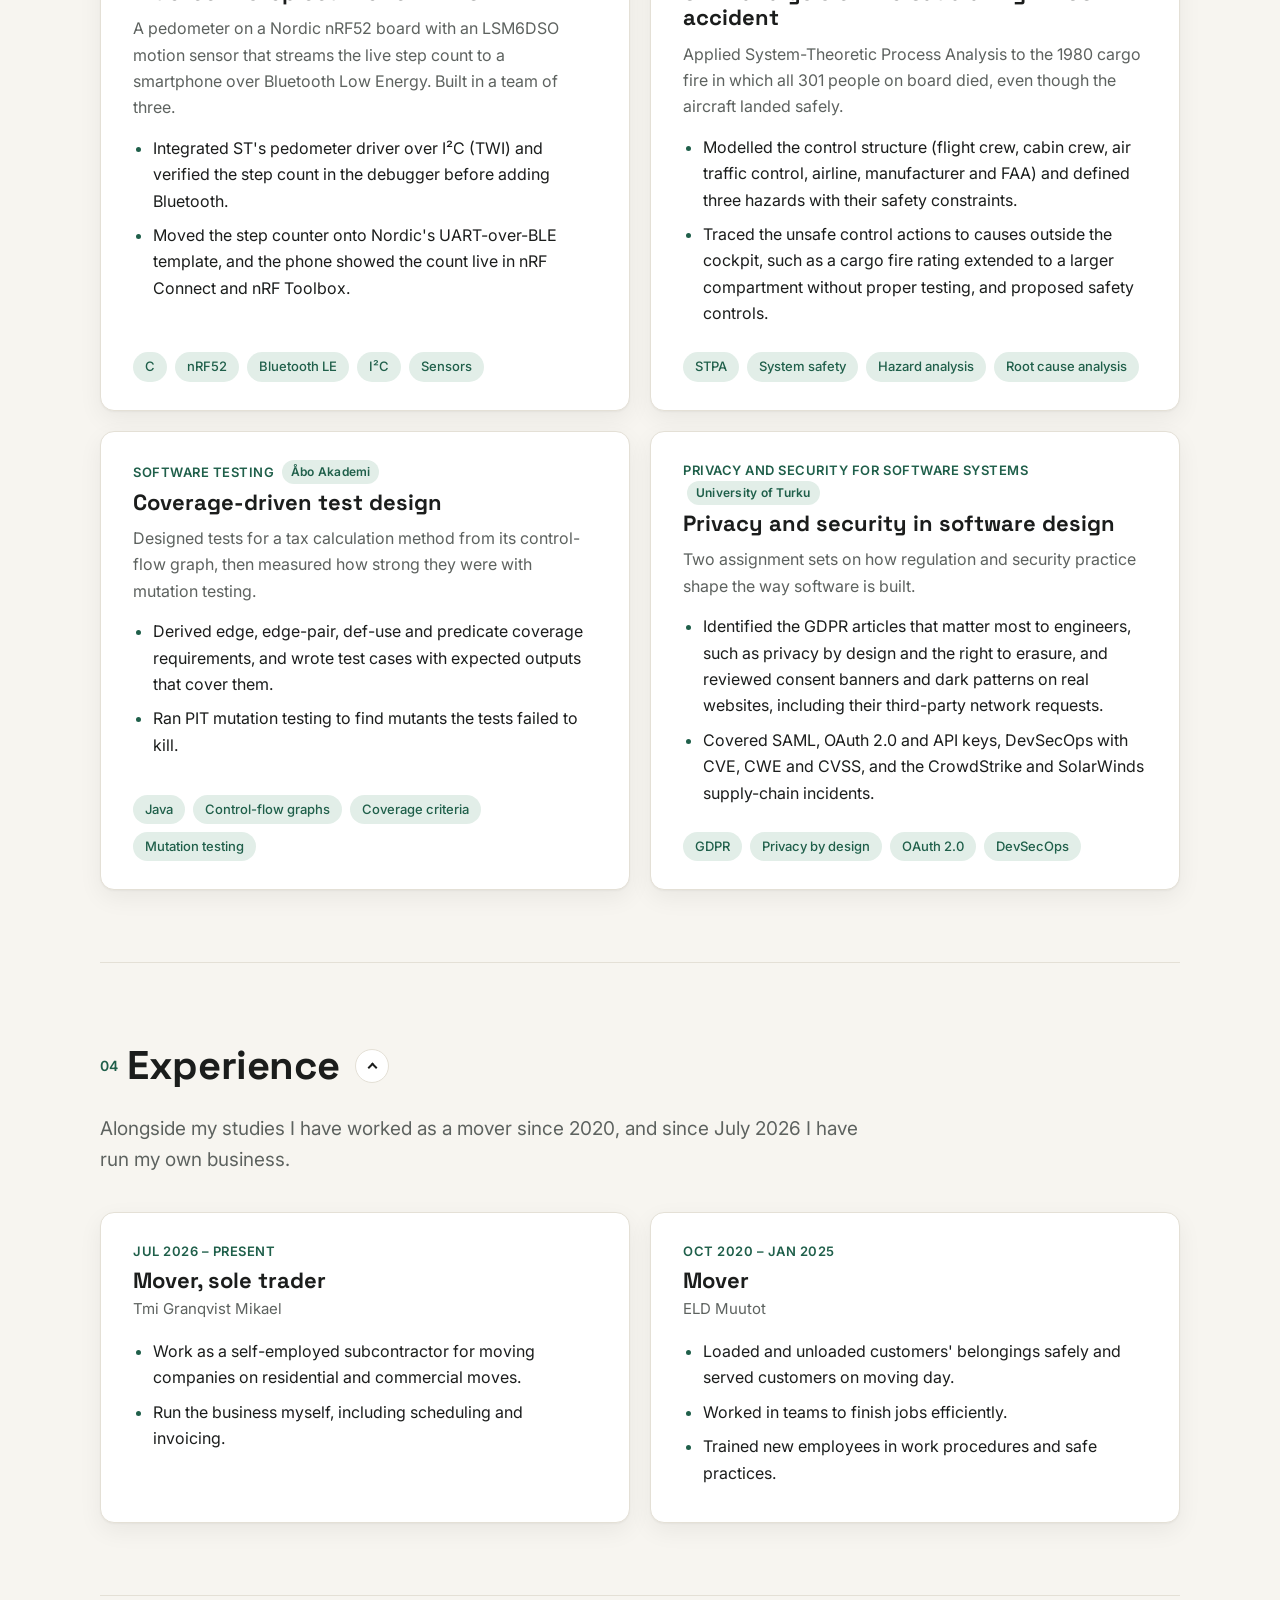
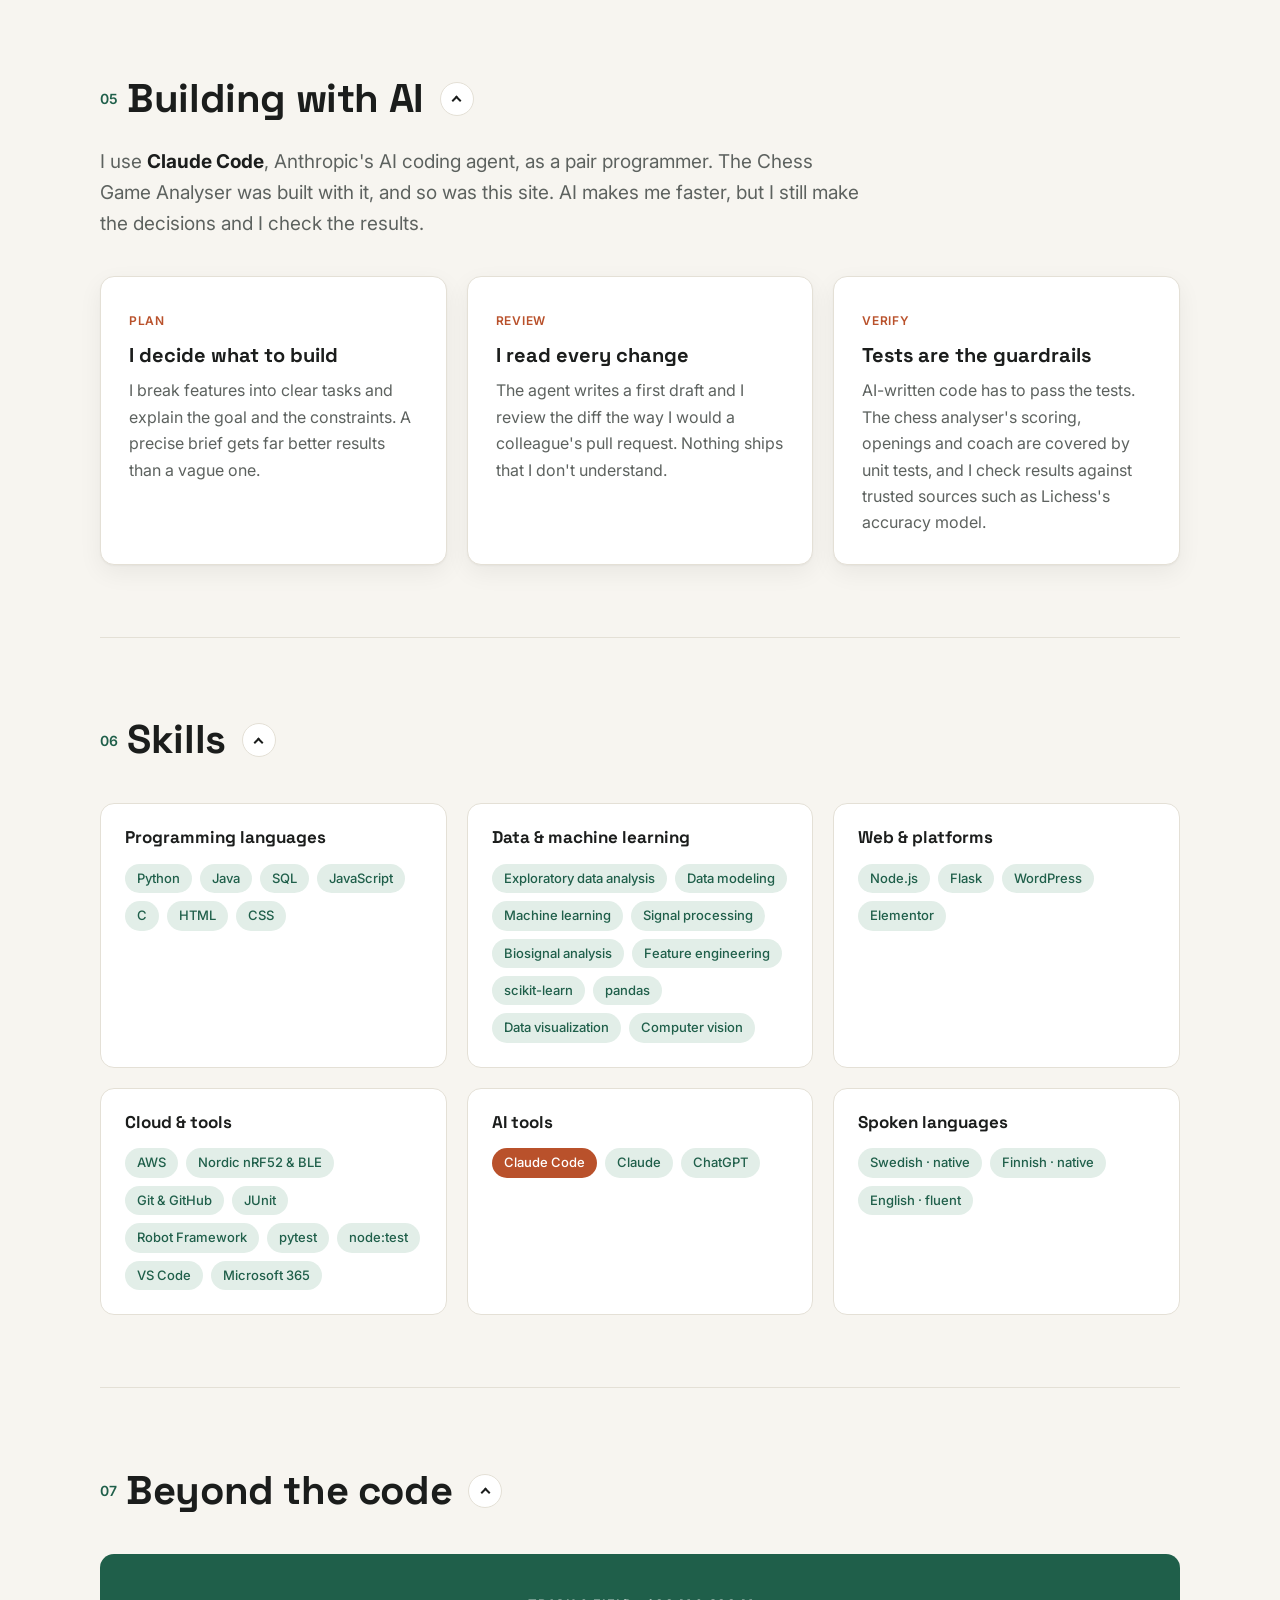
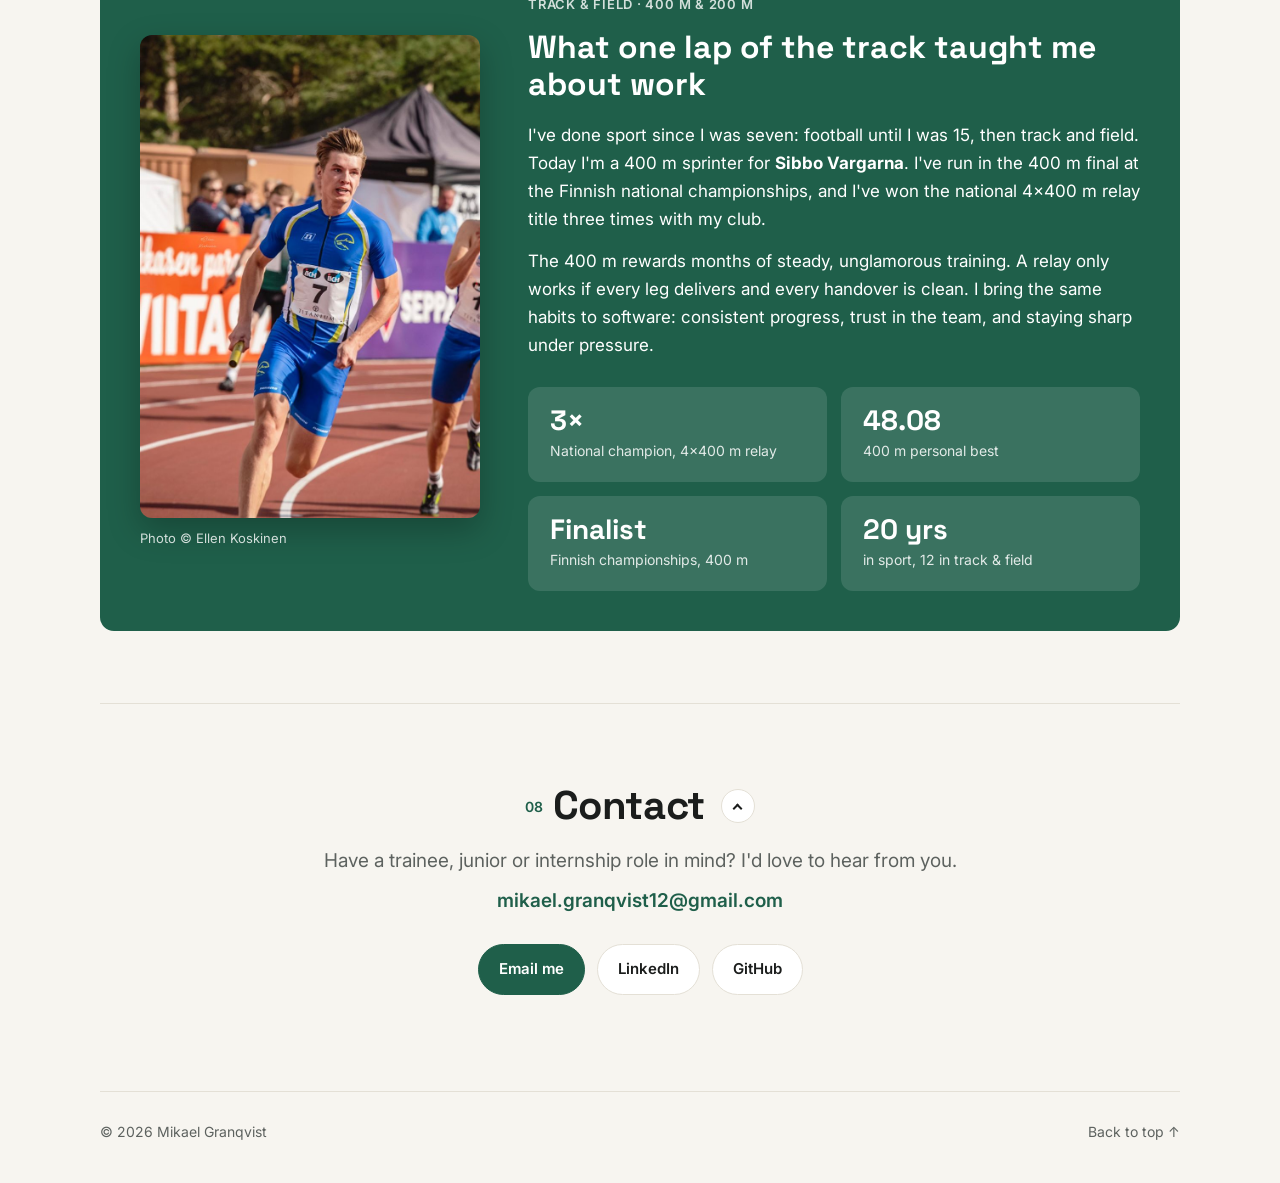
==== commit d1f32a55: "Tidy up the project cards - Keep each card's picture at the top and in view while reading a long car" ====
--- a/index.html
+++ b/index.html
@@ -13,7 +13,7 @@
   <link rel="alternate" hreflang="sv" href="https://mikugh.github.io/sv/">
   <link rel="alternate" hreflang="fi" href="https://mikugh.github.io/fi/">
   <link rel="alternate" hreflang="x-default" href="https://mikugh.github.io/">
-  <link rel="stylesheet" href="style.css?v=4">
+  <link rel="stylesheet" href="style.css?v=5">
   <script>
     // Apply the saved theme before first paint to avoid a flash
     try { const t = localStorage.getItem('theme'); if (t) document.documentElement.dataset.theme = t; } catch (e) {}
@@ -47,7 +47,7 @@
     </div>
   </header>
 
-  <main id="top">
+  <main id="top" data-more-label="Show more" data-less-label="Show less">
     <!-- HERO -->
     <section class="hero wrap">
       <div class="hero-text">
@@ -152,7 +152,7 @@
 
       <article class="project reverse">
         <div class="project-art project-shot">
-          <img src="ppg-raw-vs-processed.jpg" alt="A 10-second PPG recording before and after filtering" width="1000" height="801" loading="lazy">
+          <img src="ppg-raw-vs-processed.jpg" class="chart-img" alt="A 10-second PPG recording before and after filtering" width="1000" height="801" loading="lazy">
         </div>
         <div class="project-body">
           <p class="project-kicker">Machine learning · University of Turku</p>
@@ -164,9 +164,9 @@
           </p>
           <ul class="highlights">
             <li><strong>Data:</strong> 29,599 PPG segments of 10 seconds at 125&nbsp;Hz, split into 23,675 for training and 5,924 for testing.</li>
+            <li><strong>Models:</strong> support vector regression and gradient boosting. The best mean absolute error was 19.2&nbsp;mmHg for systolic and 7.5&nbsp;mmHg for diastolic pressure.</li>
             <li><strong>Preprocessing</strong> in Python: a Butterworth band-pass filter, wavelet denoising and Gaussian smoothing.</li>
             <li><strong>23 engineered features</strong> per segment: pulse shape (systolic and diastolic amplitude, augmentation index, rise and fall time, dicrotic notch), statistics (skewness, kurtosis, entropy), frequency features and signal derivatives.</li>
-            <li><strong>Models:</strong> support vector regression and gradient boosting. The best mean absolute error was 19.2&nbsp;mmHg for systolic and 7.5&nbsp;mmHg for diastolic pressure.</li>
             <li><strong>Honest evaluation:</strong> the predictions stayed close to the average, with a concordance index of about 0.5, so the models had not learned the variation between recordings. I traced the likely causes to the features, model complexity and signal quality, and tested other feature sets, models and preprocessing.</li>
           </ul>
           <ul class="tags"><li>Python</li><li>scikit-learn</li><li>pandas</li><li>SciPy</li><li>Signal processing</li><li>Biosignal analysis</li><li>Feature engineering</li></ul>
@@ -491,6 +491,6 @@
     <a href="#top">Back to top ↑</a>
   </footer>
 
-  <script src="script.js?v=4"></script>
+  <script src="script.js?v=5"></script>
 </body>
 </html>
--- a/style.css
+++ b/style.css
@@ -174,10 +174,13 @@
 .project {
   display: grid; grid-template-columns: 1fr 1.25fr; gap: 0;
   background: var(--surface); border: 1px solid var(--line); border-radius: var(--radius);
-  overflow: hidden; margin-bottom: 32px; box-shadow: var(--shadow);
+  /* clip, unlike hidden, keeps the sticky image below working */
+  overflow: hidden; overflow: clip; margin-bottom: 32px; box-shadow: var(--shadow);
 }
 .project.reverse .project-art { order: 2; }
-.project-art { background: var(--accent-soft); display: grid; place-items: center; padding: 32px; }
+.project-art { background: var(--accent-soft); display: grid; place-items: start center; padding: 32px; }
+/* The picture stays in view while you read a long card */
+.project-art > * { position: sticky; top: 96px; }
 .project-art svg { width: 100%; height: auto; border-radius: 12px; }
 .project-body { padding: 36px 40px; }
 .project-kicker { margin: 0 0 6px; font-size: 13px; font-weight: 600; letter-spacing: .04em; text-transform: uppercase; color: var(--muted); }
@@ -186,6 +189,22 @@
 .highlights { margin: 0 0 22px; padding-left: 20px; }
 .highlights li { margin-bottom: 8px; }
 .highlights li::marker { color: var(--accent); }
+/* Long highlight lists show their first points; the script adds the "Show more" button */
+.highlights.clamped > li:nth-child(n+3) { display: none; }
+.highlights.has-more { margin-bottom: 12px; }
+.more-toggle {
+  display: inline-flex; align-items: center; gap: 8px; margin: 0 0 22px; padding: 0;
+  border: 0; background: none; color: var(--accent); font: 600 15px "Inter", sans-serif; cursor: pointer;
+}
+.more-toggle:hover { text-decoration: underline; }
+.more-toggle:focus-visible { outline: 2px solid var(--accent); outline-offset: 4px; border-radius: 4px; }
+.more-toggle::after {
+  content: ""; width: 6px; height: 6px;
+  border-right: 2px solid currentColor; border-bottom: 2px solid currentColor;
+  transform: translateY(-2px) rotate(45deg); transition: transform .2s;
+}
+.more-toggle[aria-expanded="true"]::after { transform: translateY(1px) rotate(-135deg); }
+
 .links a { font-weight: 600; color: var(--accent); text-decoration: none; }
 .links a:hover { text-decoration: underline; }
 
@@ -206,6 +225,12 @@
   transition: transform .2s;
 }
 .project-shot a:hover img { transform: scale(1.015); }
+
+/* Charts exported with a white background are inverted in dark mode; the hue turn keeps the line blue */
+:root[data-theme="dark"] .chart-img { filter: invert(.9) hue-rotate(180deg); }
+@media (prefers-color-scheme: dark) {
+  :root:not([data-theme="light"]) .chart-img { filter: invert(.9) hue-rotate(180deg); }
+}
 
 .tags li.tag-ai { background: var(--warm); color: var(--on-warm); }
 
@@ -398,7 +423,8 @@
   .course-list li:nth-last-child(2):nth-child(odd), .course-list li:nth-last-child(2):nth-child(even) { border-bottom: 1px solid var(--line); }
   .project, .project.reverse, .project:has(.project-shot), .project.reverse:has(.project-shot) { grid-template-columns: 1fr; }
   .project.reverse .project-art { order: 0; }
-  .project-art { padding: 24px; }
+  .project-art { padding: 24px; place-items: center; }
+  .project-art > * { position: static; }
   .project-art svg { max-width: 420px; }
   .ai-grid { grid-template-columns: 1fr; }
   .athlete { grid-template-columns: 1fr; padding: 28px 22px; gap: 28px; }
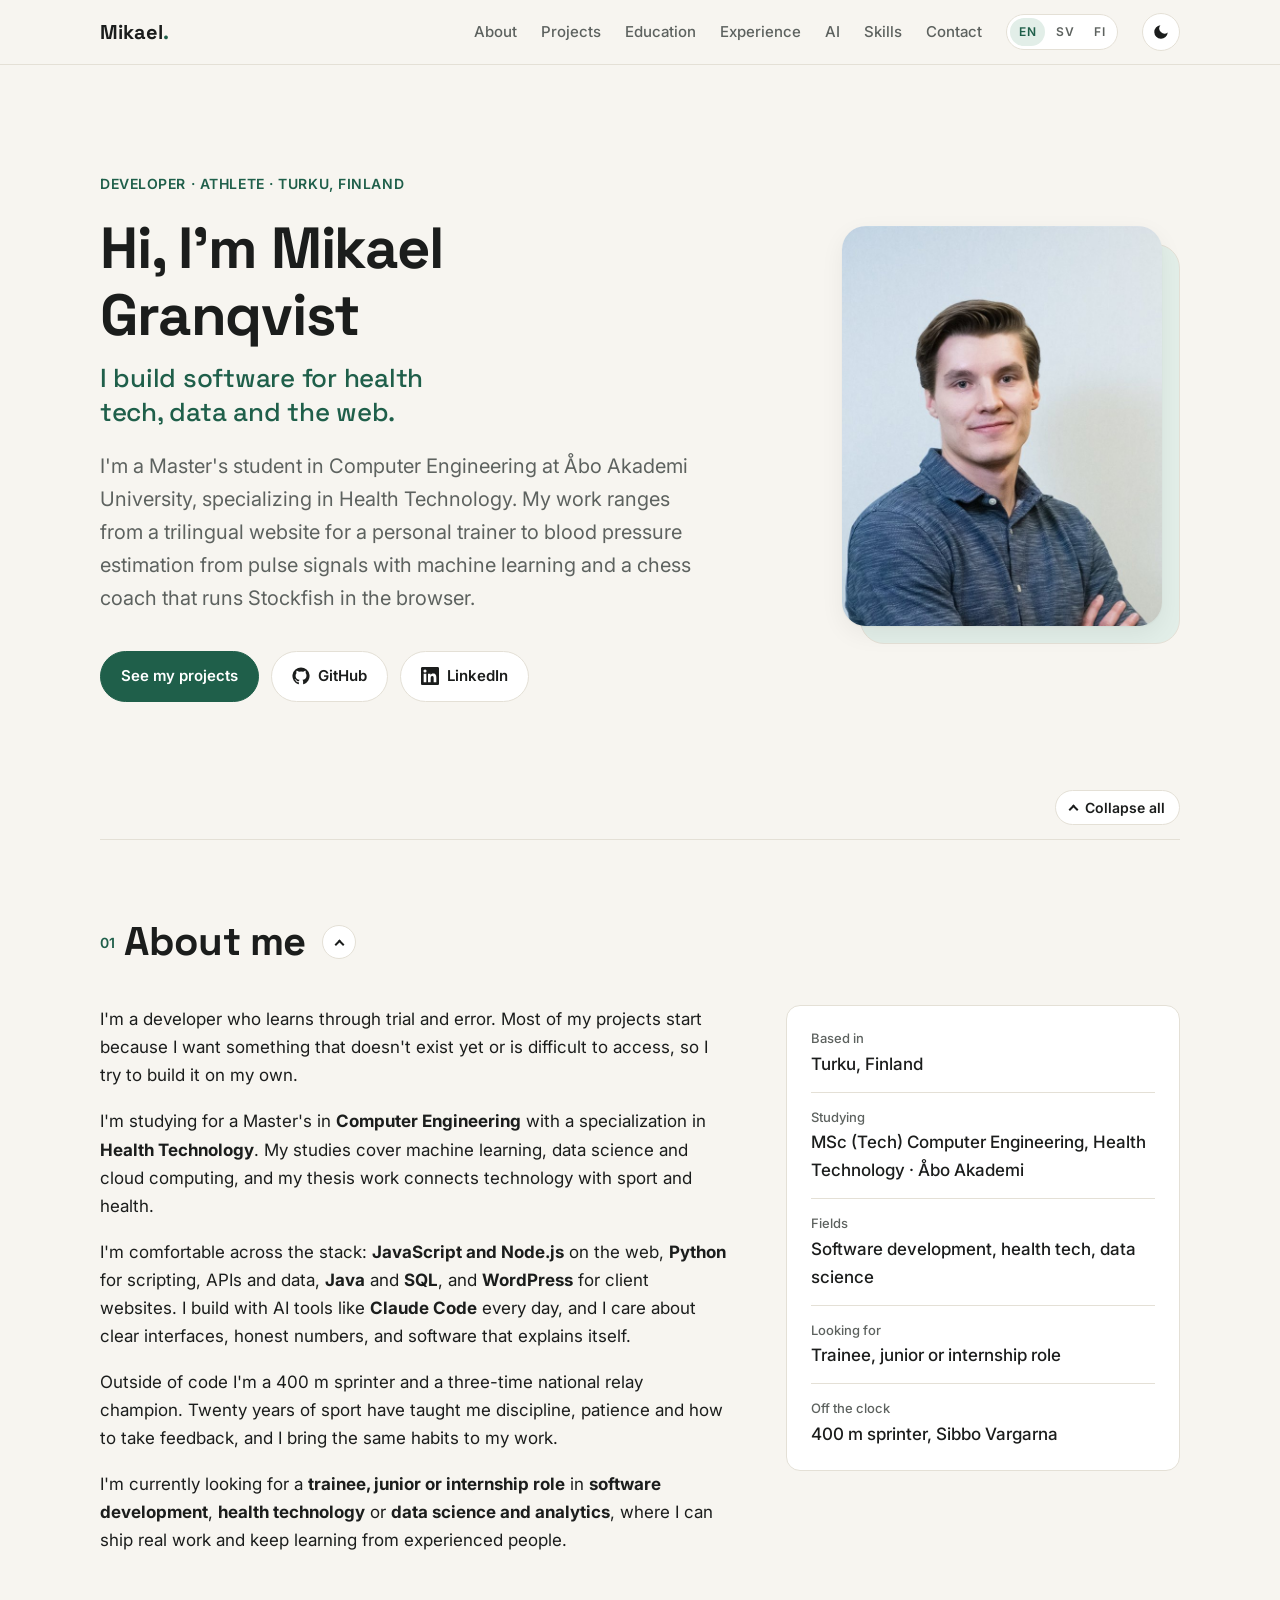
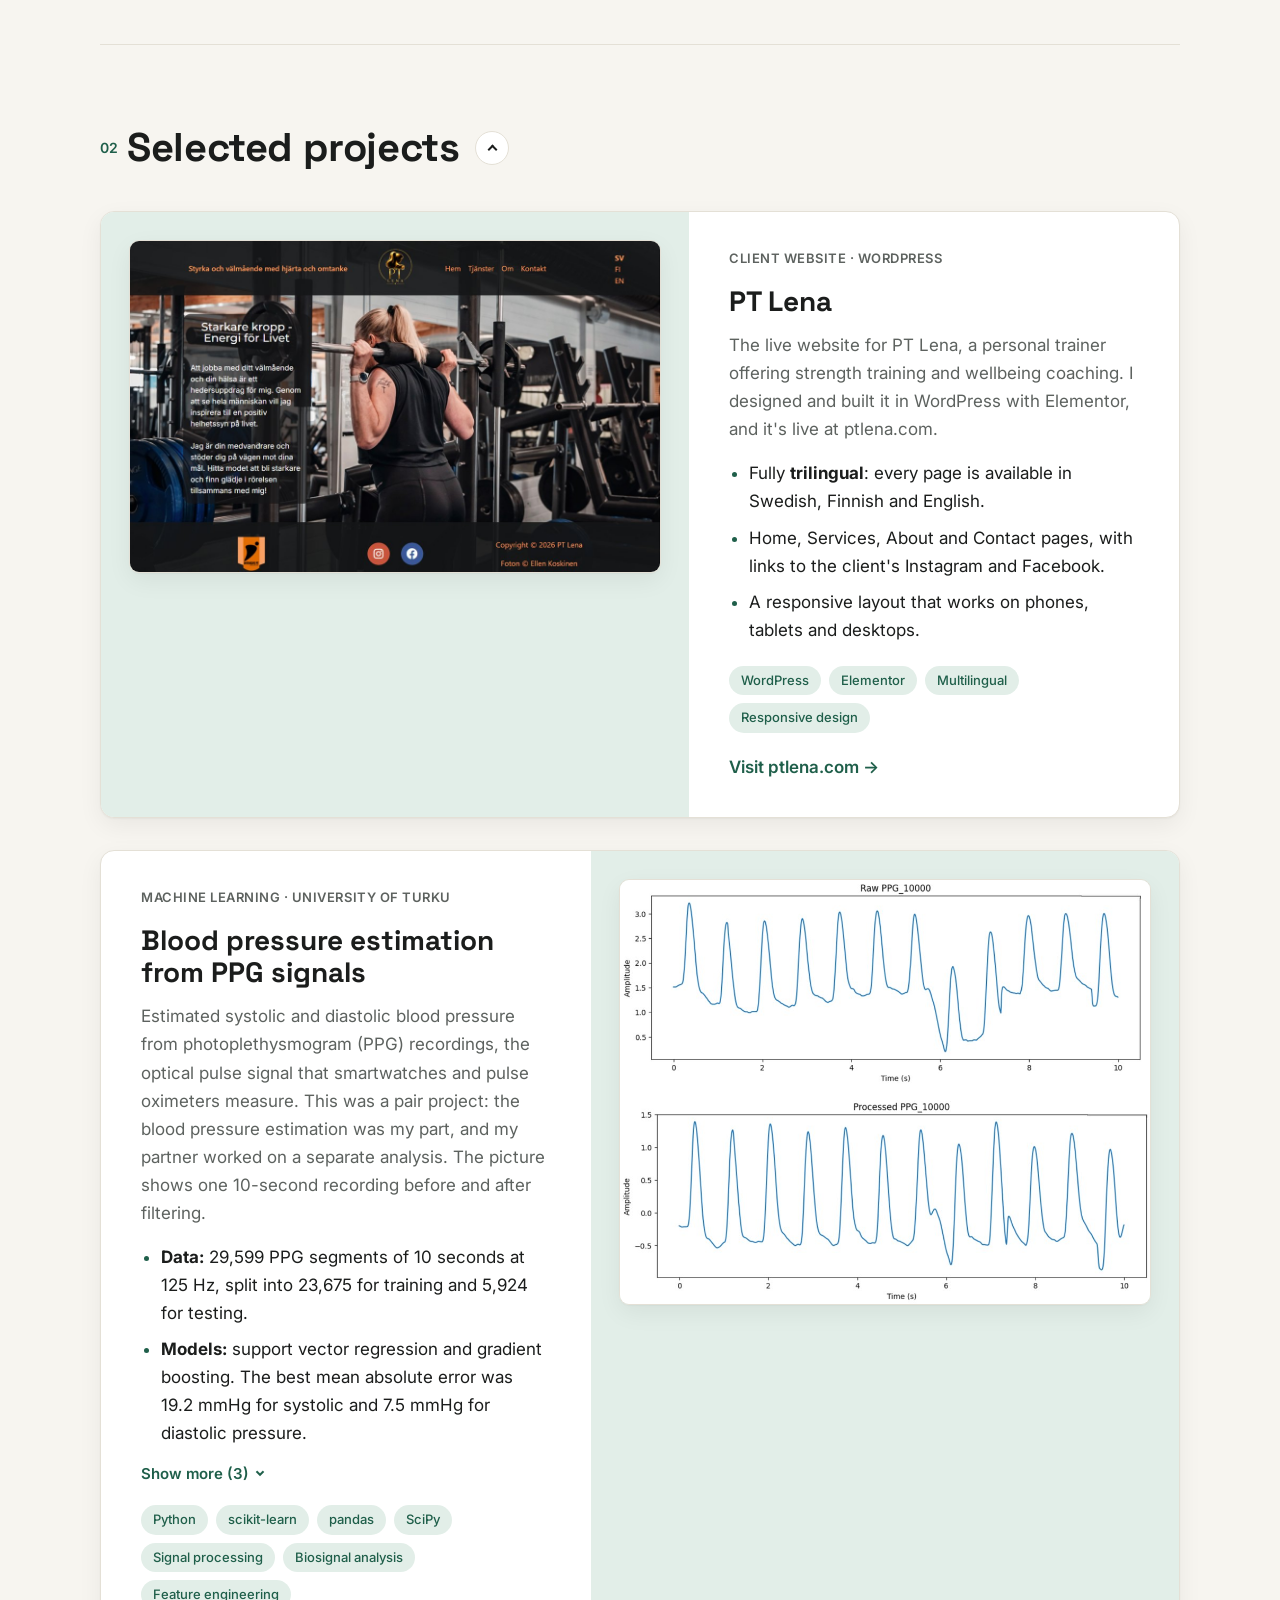
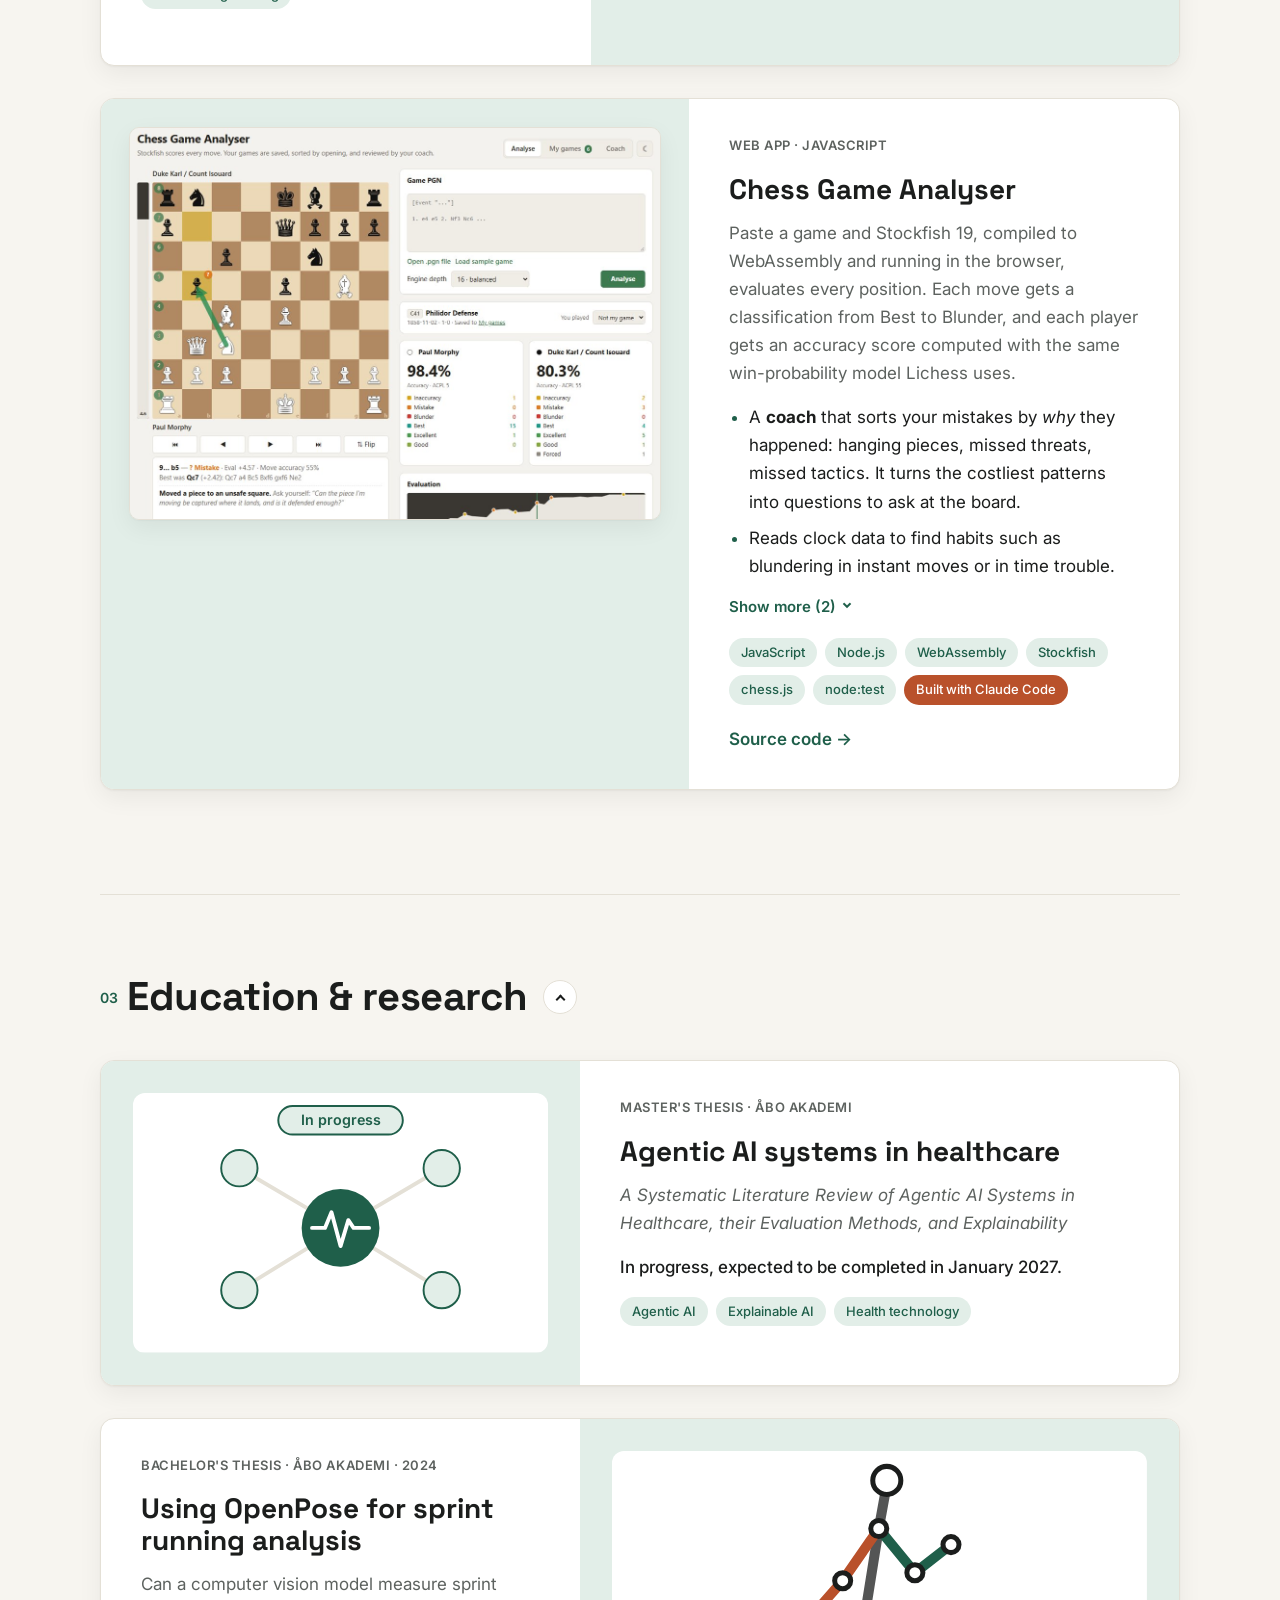
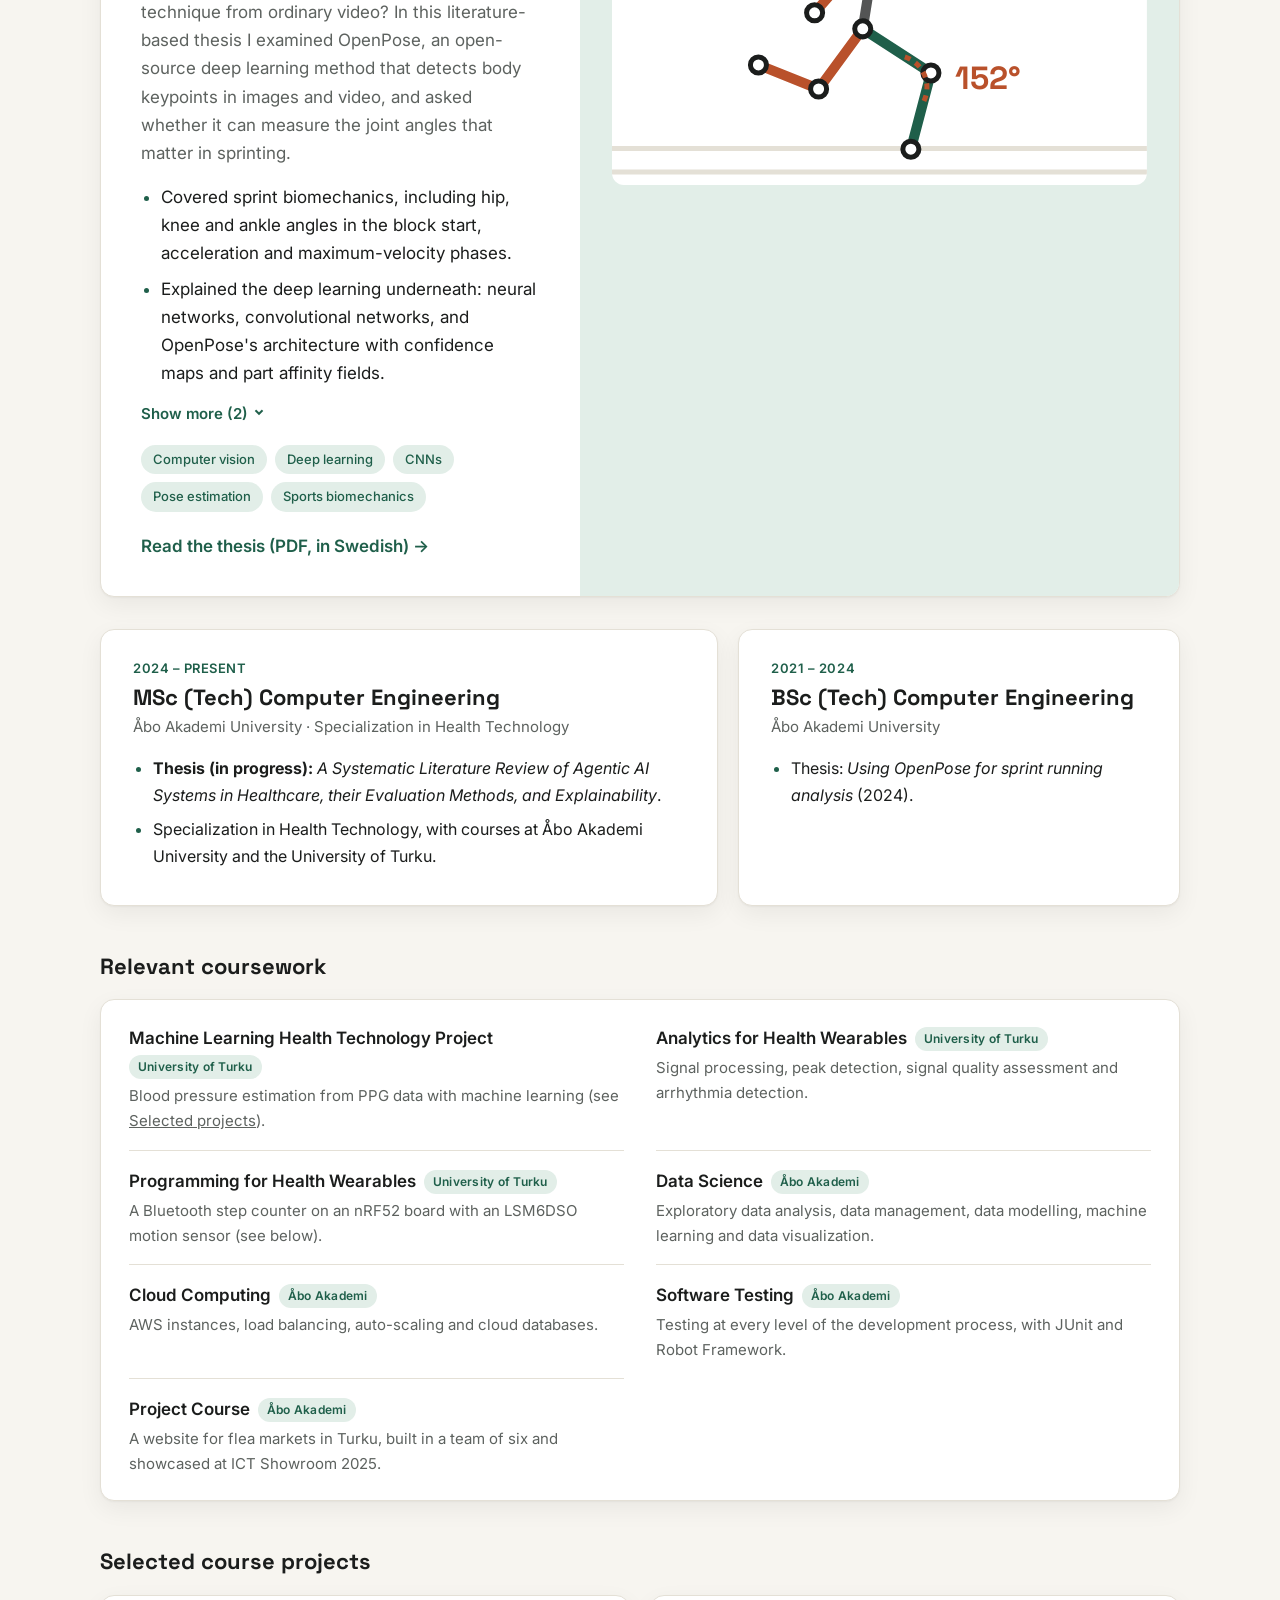
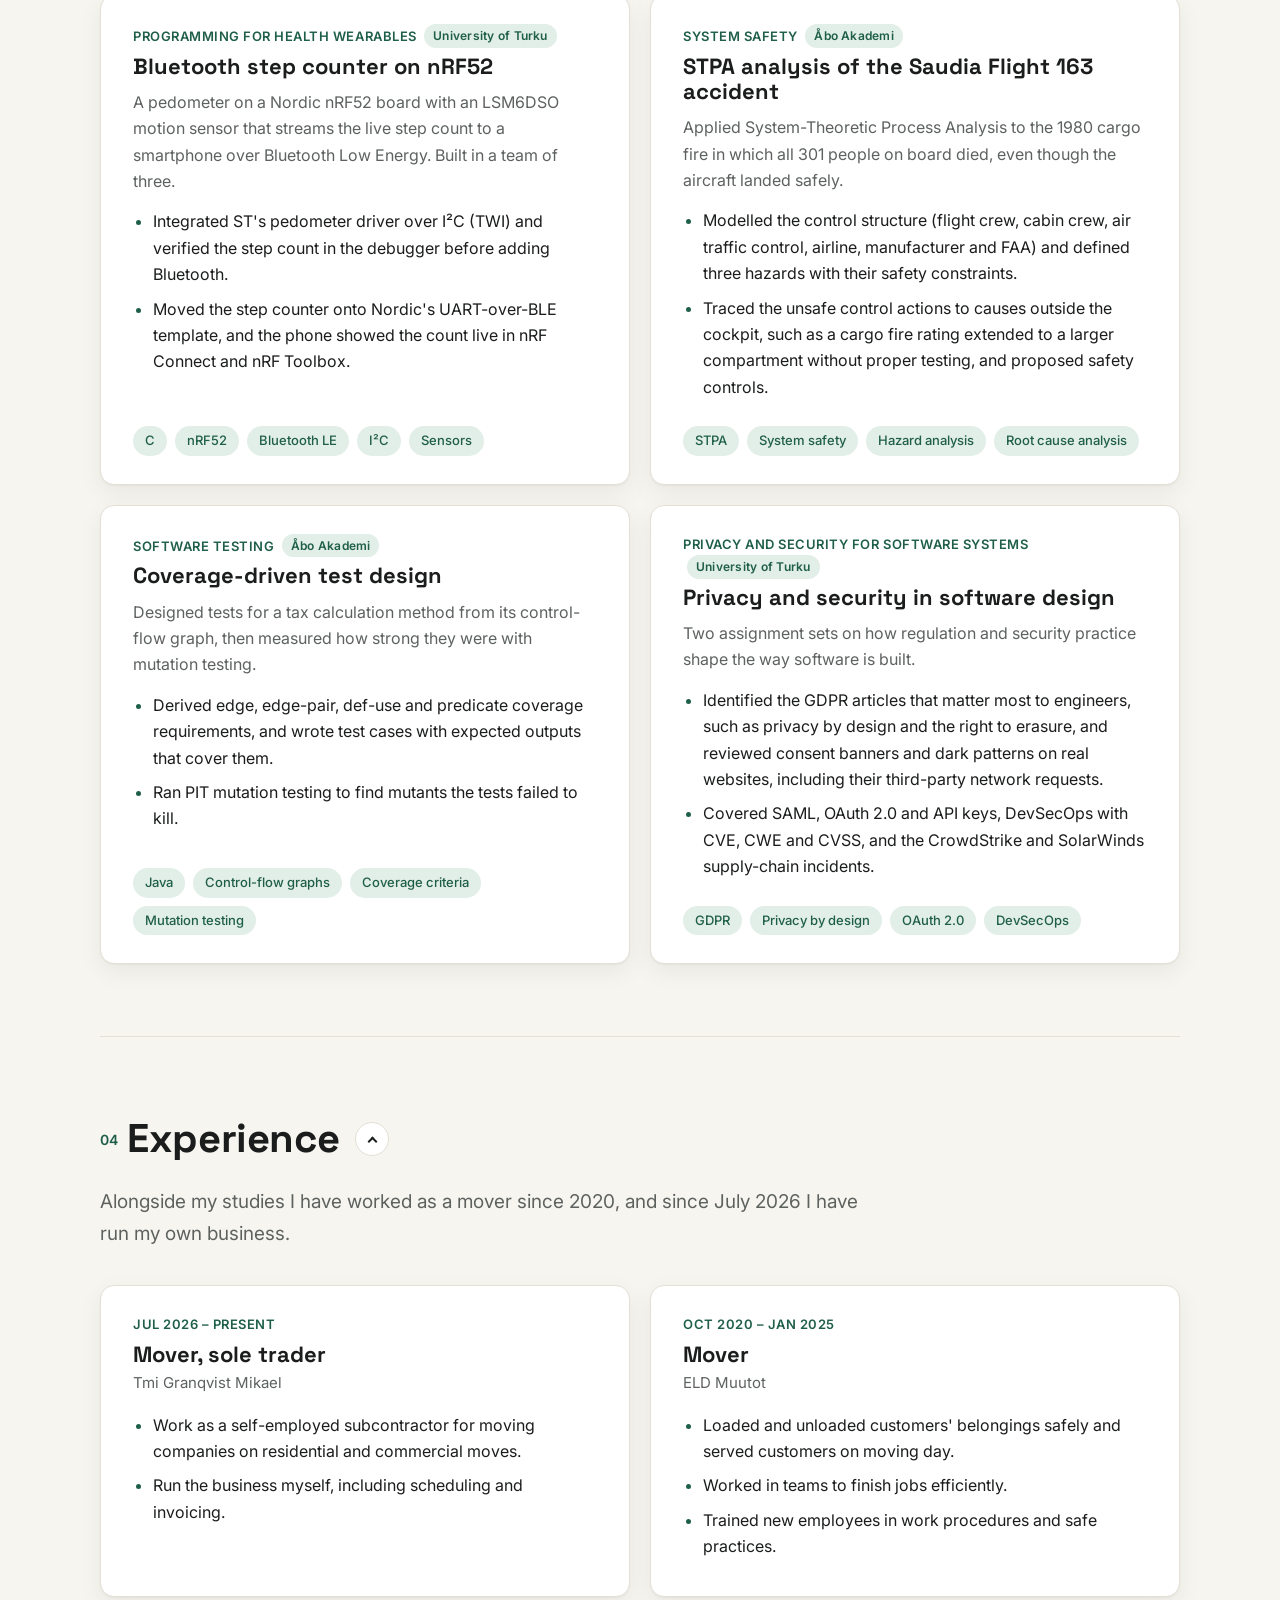
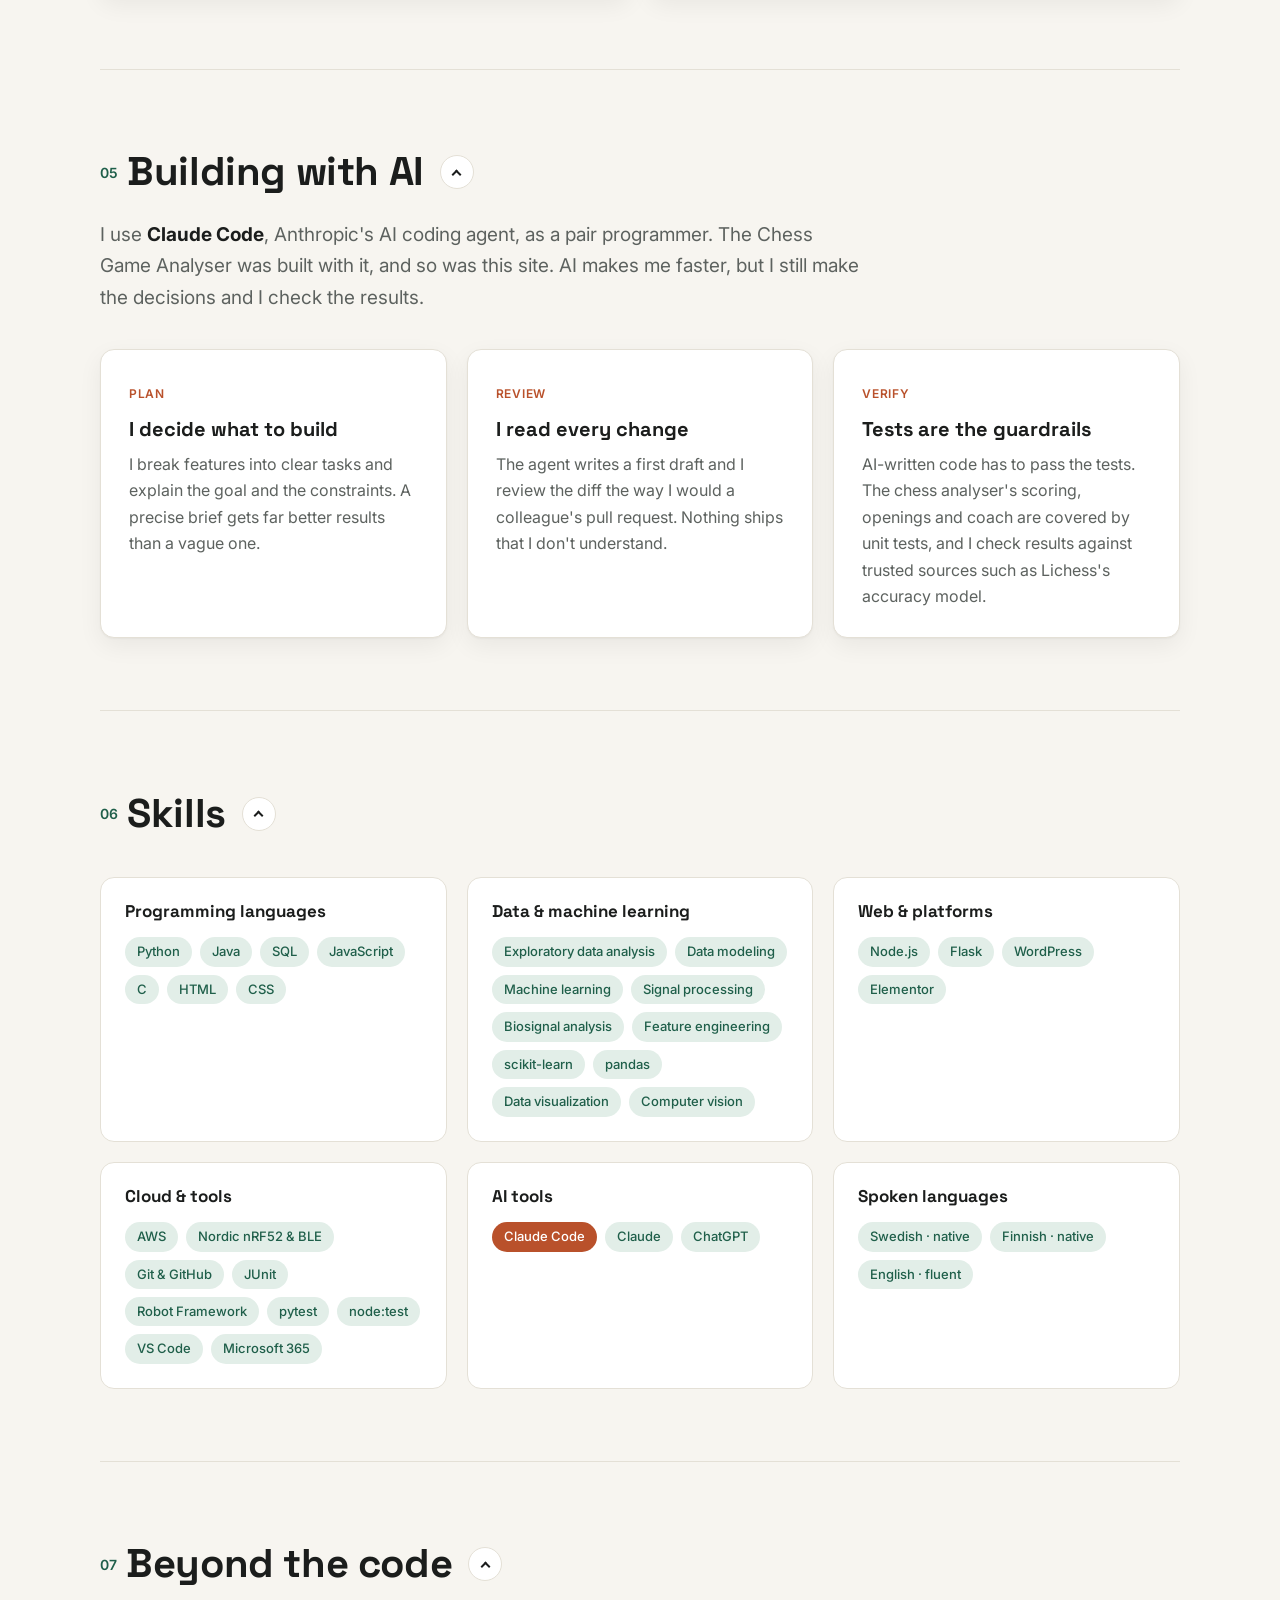
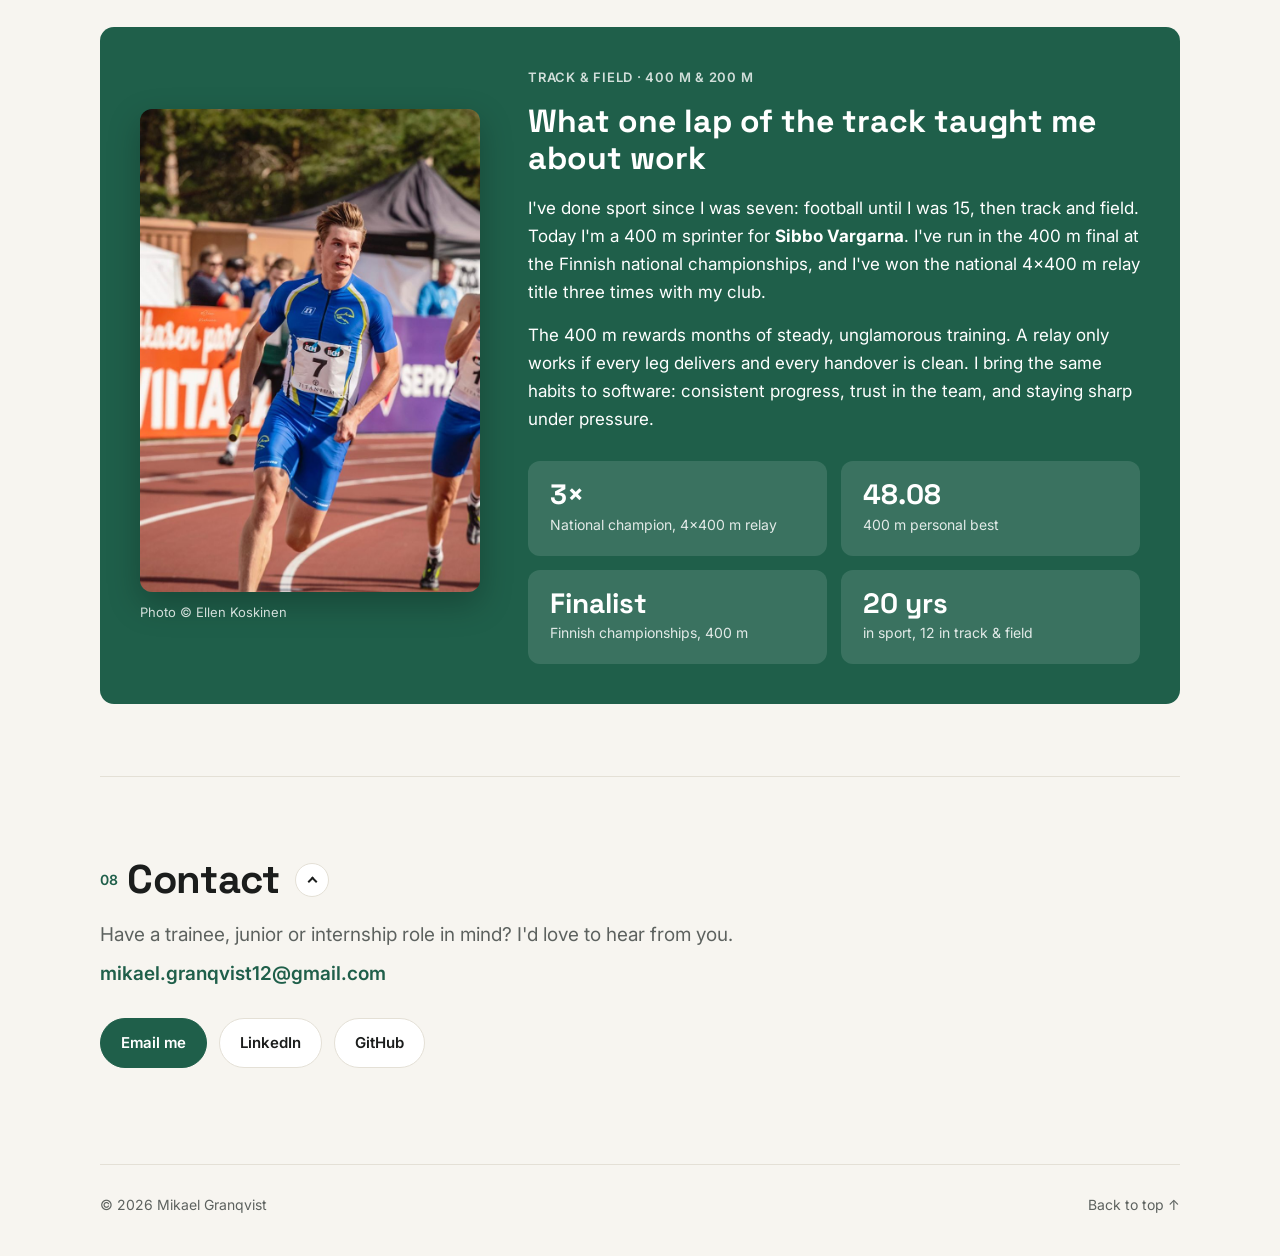
==== commit 8c04e4f1: "Add a hero tagline and left-align the contact section - Add a one-line tagline under the main headin" ====
--- a/index.html
+++ b/index.html
@@ -13,7 +13,7 @@
   <link rel="alternate" hreflang="sv" href="https://mikugh.github.io/sv/">
   <link rel="alternate" hreflang="fi" href="https://mikugh.github.io/fi/">
   <link rel="alternate" hreflang="x-default" href="https://mikugh.github.io/">
-  <link rel="stylesheet" href="style.css?v=5">
+  <link rel="stylesheet" href="style.css?v=6">
   <script>
     // Apply the saved theme before first paint to avoid a flash
     try { const t = localStorage.getItem('theme'); if (t) document.documentElement.dataset.theme = t; } catch (e) {}
@@ -53,6 +53,7 @@
       <div class="hero-text">
       <p class="eyebrow">Developer · Athlete · Turku, Finland</p>
       <h1>Hi, I'm Mikael Granqvist</h1>
+      <p class="tagline">I build software for health tech, data and the web.</p>
       <p class="lead">
         I'm a Master's student in Computer Engineering at Åbo Akademi University, specializing in
         Health Technology. My work ranges from a trilingual website for a personal trainer to
--- a/style.css
+++ b/style.css
@@ -138,7 +138,13 @@
   color: var(--accent);
 }
 .hero h1 { font-size: clamp(36px, 4.8vw, 58px); letter-spacing: -.02em; }
+.tagline {
+  margin: 14px 0 0; text-wrap: balance;
+  font: 500 clamp(20px, 2.4vw, 26px)/1.3 "Space Grotesk", "Inter", sans-serif;
+  letter-spacing: -.01em; color: var(--accent);
+}
 .lead { font-size: clamp(18px, 2vw, 20px); color: var(--muted); max-width: 60ch; margin: 28px 0 36px; }
+.tagline + .lead { margin-top: 20px; }
 
 .cta { display: flex; flex-wrap: wrap; gap: 12px; }
 .btn {
@@ -338,10 +344,9 @@
 .skill-group .tags { margin: 0; }
 
 /* Contact */
-.contact { text-align: center; padding-bottom: 96px; }
+.contact { padding-bottom: 96px; }
 .contact .section-title { margin-bottom: 16px; }
-.contact-lead { color: var(--muted); font-size: 19px; margin: 0 0 28px; }
-.contact .cta { justify-content: center; }
+.contact-lead { color: var(--muted); font-size: 19px; max-width: 64ch; margin: 0 0 28px; }
 .contact-email { display: inline-block; margin-top: 8px; color: var(--accent); font-weight: 600; text-decoration: none; word-break: break-all; }
 .contact-email:hover { text-decoration: underline; }
 
